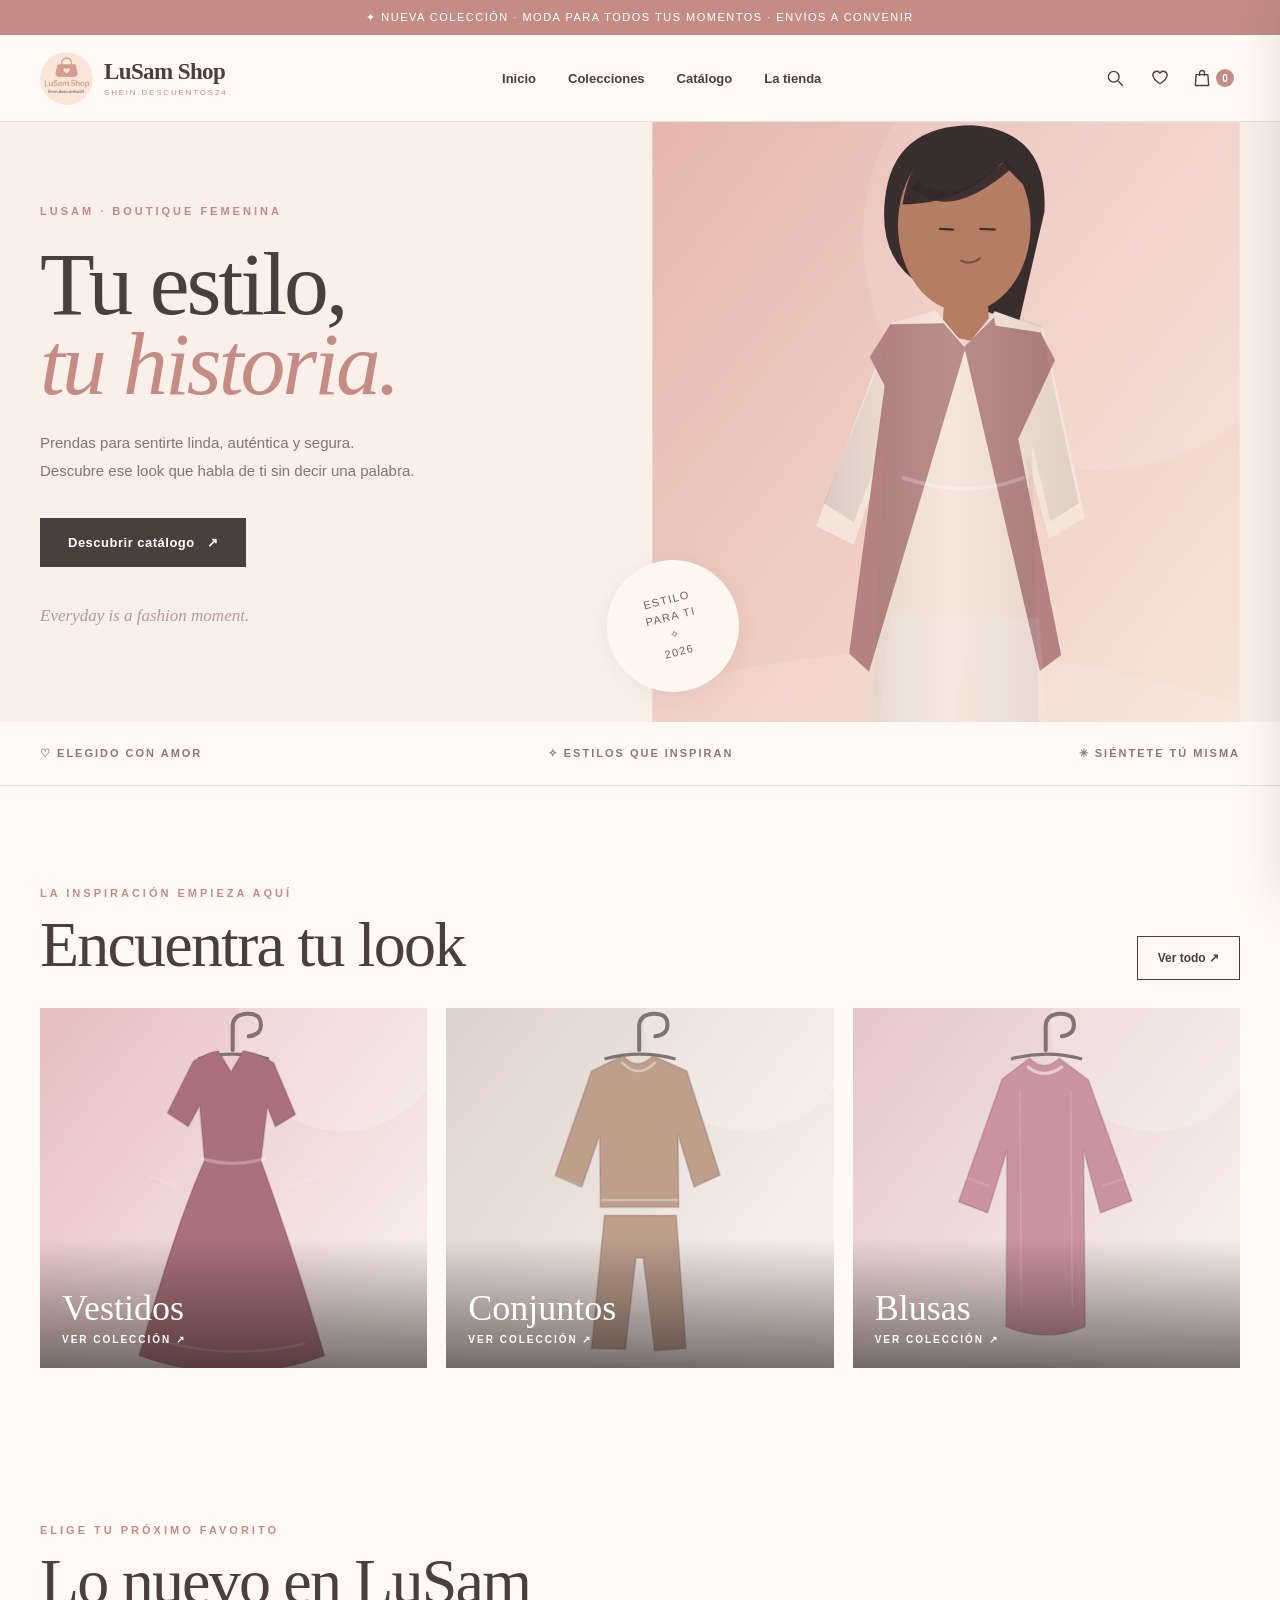
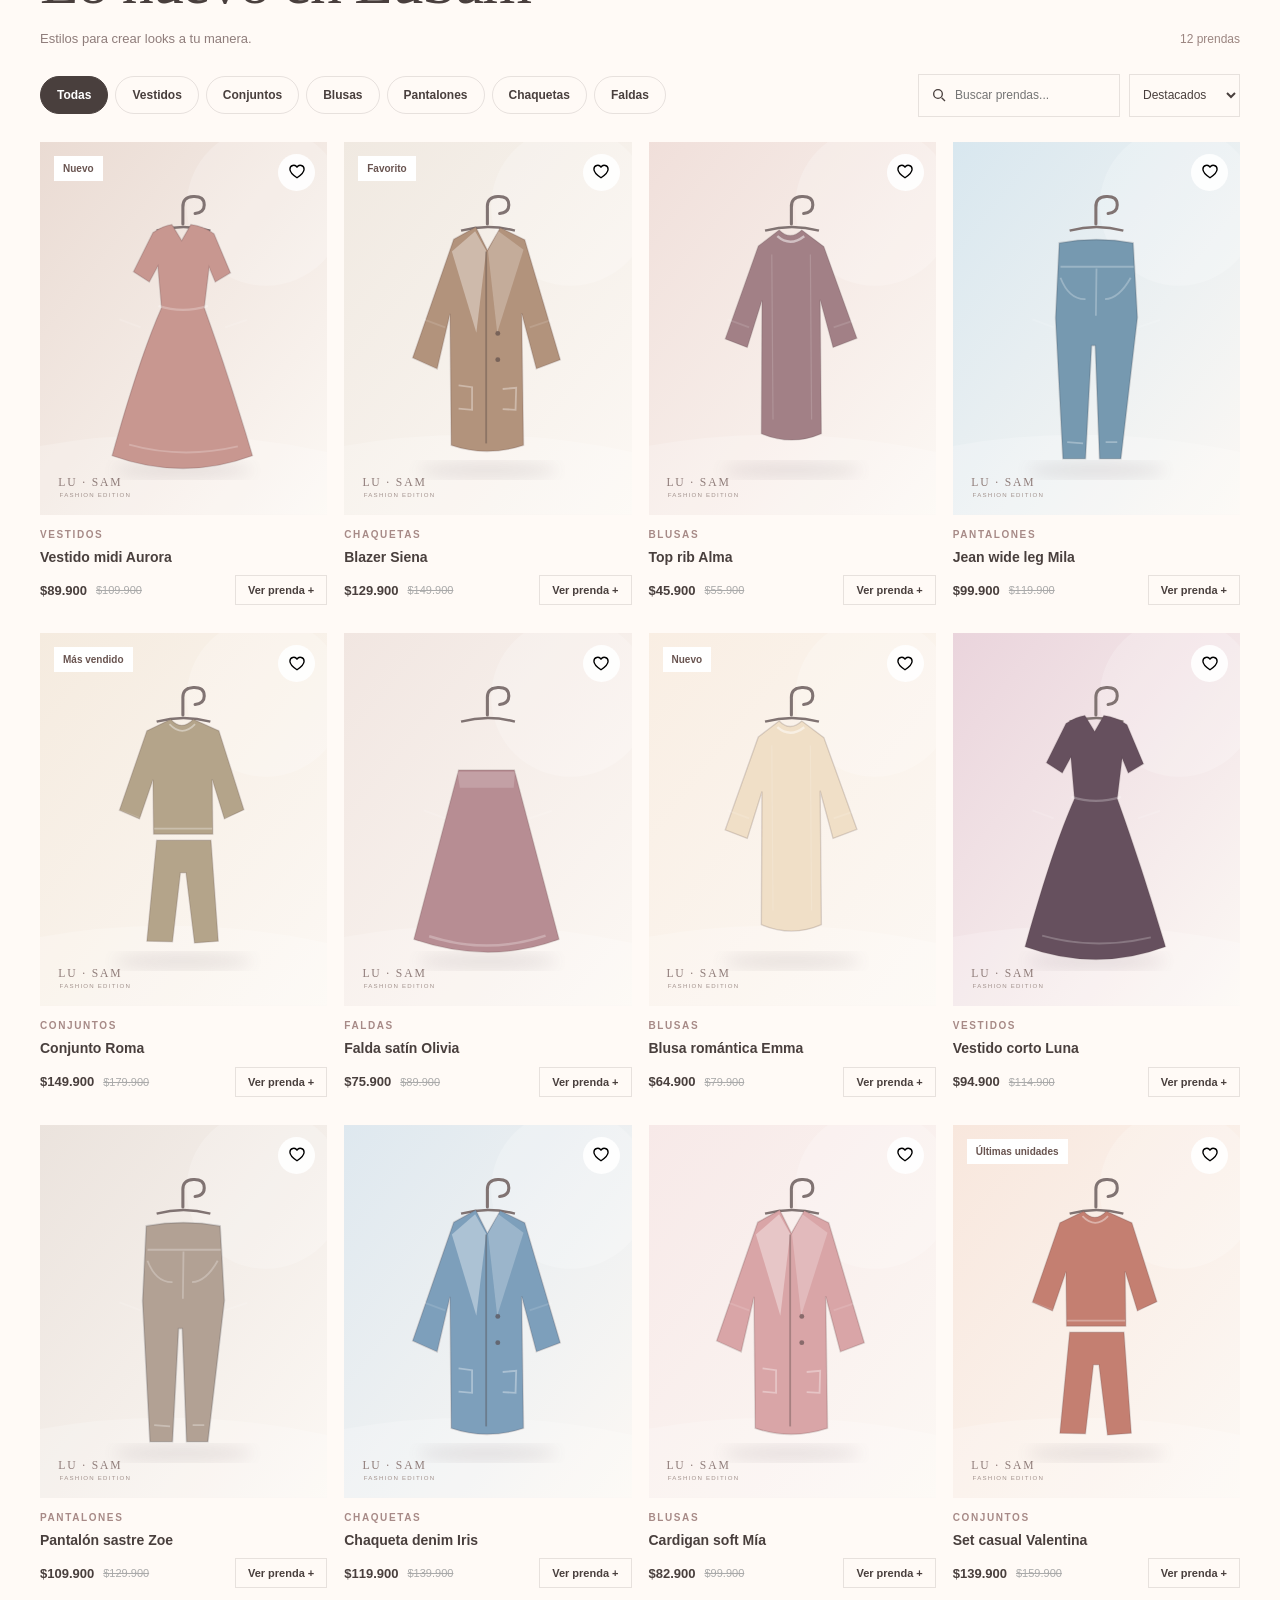
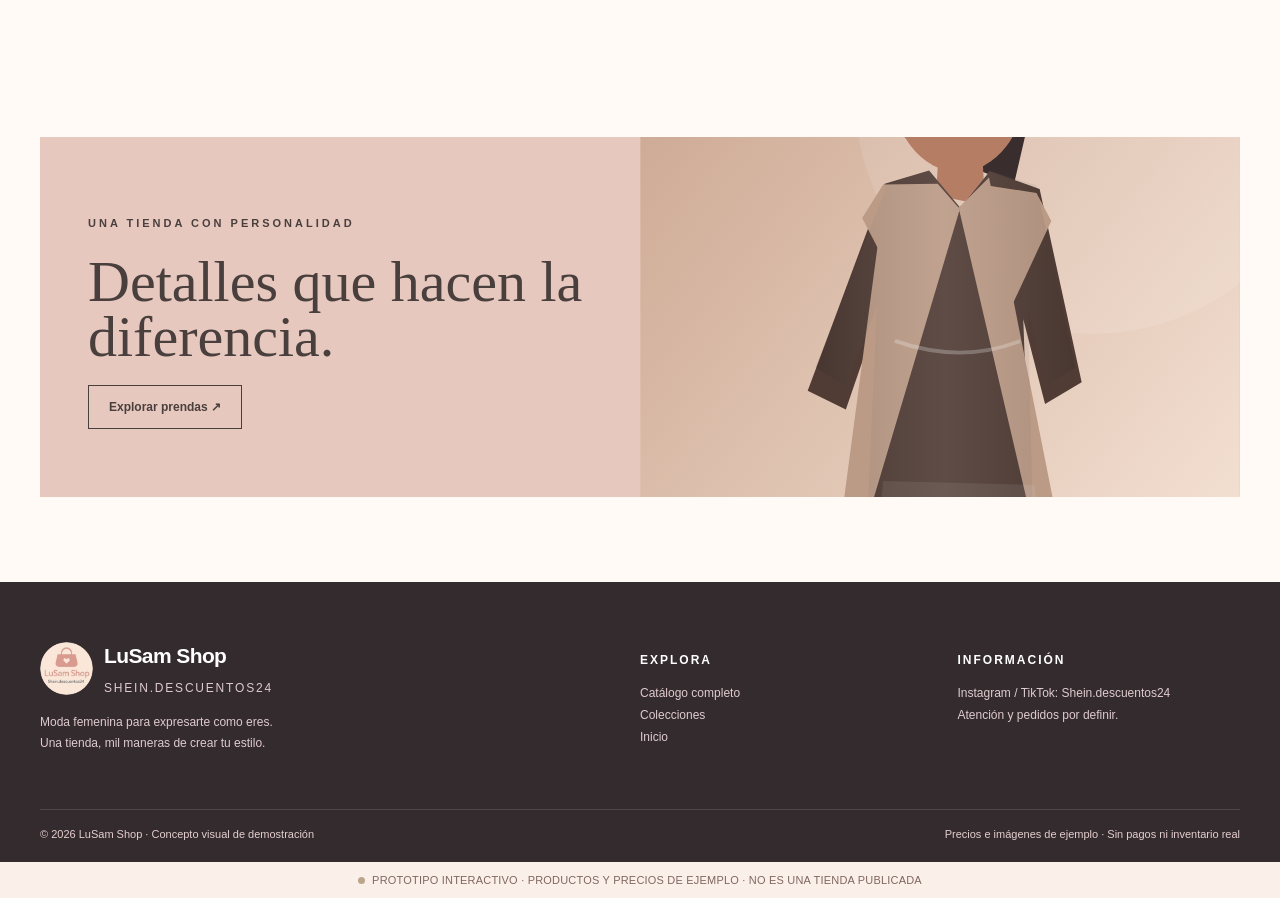
==== index.html @ 937f8222 "Agregar diseño aprobado Editorial Rosé de LuSam Shop" ====
<!doctype html><html lang="es"><head><meta charset="UTF-8"><meta name="viewport" content="width=device-width,initial-scale=1"><meta name="theme-color" content="#cd958b"><meta name="description" content="Prototipo Editorial Rosé para LuSam Shop. Catálogo interactivo de moda femenina."><title>LuSam Shop | Editorial Rosé — Prototipo</title><style>
/* Offline-friendly: system fallbacks available without external fonts. */
:root{--rose:#cd958b;--peach:#f9e7db;--ink:#493c3c;--paper:#fffaf6;--border:rgba(75,54,55,.13)}*{box-sizing:border-box}html{scroll-behavior:smooth}body{margin:0;color:var(--ink);font-family:'DM Sans',Arial,sans-serif}button,input,select{font:inherit}button{cursor:pointer}button:focus-visible,a:focus-visible,input:focus-visible,select:focus-visible{outline:3px solid #b7798e;outline-offset:3px}a{text-decoration:none;color:inherit}img{display:block;max-width:100%}.container{width:min(1200px,calc(100% - 64px));margin-inline:auto}.mini-bar{text-align:center;font-size:11px;letter-spacing:1.5px;padding:11px 15px;background:var(--rose);color:white}.nav{position:sticky;top:0;z-index:50;background:var(--paper);border-bottom:1px solid var(--border)}.nav-inner{display:flex;align-items:center;justify-content:space-between;gap:18px;min-height:86px}.brand{display:flex;align-items:center;gap:11px;flex-shrink:0}.brand img{height:53px;width:53px;object-fit:cover;border-radius:50%}.brand strong{display:block;font-size:21px;letter-spacing:-.6px}.brand small{display:block;letter-spacing:1.8px;font-size:8px;text-transform:uppercase;color:var(--rose);margin-top:3px}.nav-links{display:flex;align-items:center;gap:32px}.nav-links a{font-size:13px;font-weight:700}.nav-links a:hover{color:var(--rose)}.nav-actions{display:flex;gap:6px;align-items:center}.icon-btn{display:inline-flex;align-items:center;justify-content:center;gap:4px;min-width:39px;height:40px;border:0;background:transparent;border-radius:30px;color:inherit}.icon-btn:hover{background:rgba(150,111,111,.08)}.icon-btn svg,.heart svg{width:20px;height:20px;stroke:currentColor;stroke-width:1.65;fill:none;stroke-linecap:round;stroke-linejoin:round}.count{min-width:18px;height:18px;border-radius:50%;display:inline-grid;place-items:center;background:var(--rose);color:white;font-size:10px;font-weight:800}.section-title{font-weight:500;line-height:1.09;letter-spacing:-1.8px;margin:0}.eyebrow{text-transform:uppercase;letter-spacing:3px;font-size:11px;font-weight:800}.section-head{display:flex;align-items:end;justify-content:space-between;gap:20px;margin-bottom:28px}.muted{color:#8f7d7b}.btn-primary{display:inline-flex;align-items:center;justify-content:center;gap:12px;background:var(--ink);color:white;border:1px solid var(--ink);padding:16px 27px;font-size:13px;font-weight:800;transition:transform .2s,background .2s}.btn-primary:hover{transform:translateY(-2px);background:#6a5153}.btn-outline{display:inline-flex;align-items:center;justify-content:center;gap:9px;padding:14px 20px;background:transparent;border:1px solid currentColor;font-size:12px;font-weight:700}.btn-outline:hover{background:rgba(50,30,30,.05)}.catalog{padding:75px 0 105px;scroll-margin-top:95px}.controls{display:flex;justify-content:space-between;align-items:center;gap:14px;flex-wrap:wrap;margin:25px 0}.filter-list{display:flex;gap:7px;flex-wrap:wrap}.filter-pill{border:1px solid var(--border);background:transparent;color:inherit;padding:11px 16px;border-radius:50px;font-size:12px;font-weight:700;transition:.2s}.filter-pill.active,.filter-pill:hover{background:var(--ink);color:#fff;border-color:var(--ink)}.utility{display:flex;align-items:center;gap:9px}.search-box{display:flex;align-items:center;gap:6px;border:1px solid var(--border);padding:0 12px;min-width:200px;height:43px}.search-box svg{width:16px;height:16px;fill:none;stroke:currentColor;stroke-width:2}.search-box input{background:transparent;border:0;outline:0;max-width:158px;font-size:12px;color:inherit}.utility select{height:43px;border:1px solid var(--border);background:transparent;color:inherit;padding:0 9px;font-size:12px;max-width:145px}.product-grid{display:grid;grid-template-columns:repeat(4,minmax(0,1fr));gap:24px 17px}.product-card{min-width:0}.product-art{position:relative;overflow:hidden;aspect-ratio:.77;background:#f4e4de}.product-art img{width:100%;height:100%;object-fit:cover;transition:transform .6s}.product-card:hover .product-art img{transform:scale(1.035)}.tag{position:absolute;top:14px;left:14px;font-size:10px;font-weight:800;padding:7px 9px;background:#fff;color:#695450;z-index:1}.heart{position:absolute;top:12px;right:12px;width:37px;height:37px;background:rgba(255,255,255,.91);border:0;border-radius:50%;display:grid;place-items:center;z-index:3}.heart.active{color:#b96373}.heart.active svg{fill:#b96373}.quick{position:absolute;bottom:12px;left:12px;right:12px;padding:12px;font-weight:800;font-size:12px;letter-spacing:.1px;text-align:center;border:0;background:rgba(255,255,255,.95);color:var(--ink);opacity:0;transform:translateY(8px);transition:.25s}.product-card:hover .quick,.quick:focus-visible{opacity:1;transform:none}.product-meta{padding:14px 0 4px}.product-category{text-transform:uppercase;letter-spacing:1.6px;font-size:10px;font-weight:700;color:#a78a87}.product-name{font-size:14px;line-height:1.4;font-weight:800;margin:8px 0}.price-line{display:flex;gap:9px;align-items:center;font-size:13px;font-weight:800}.old-price{text-decoration:line-through;color:#aaa;font-size:11px;font-weight:400}.card-bottom{display:flex;align-items:center;justify-content:space-between;gap:10px}.small-add{border:1px solid var(--border);padding:8px 12px;background:transparent;font-size:11px;font-weight:800;color:inherit}.small-add:hover{background:var(--ink);color:#fff}.empty{text-align:center;padding:60px 20px;border:1px dashed var(--border);grid-column:1/-1}.results{font-size:12px;color:#9b8580}.look-section{padding:80px 0}.footer{background:#342b2e;color:#fff;padding:55px 0 22px}.footer-main{display:grid;grid-template-columns:2fr 1fr 1fr;gap:35px;align-items:start}.footer .brand{color:#fff}.footer p,.footer a,.footer small{color:#dfcbd0;font-size:12px;line-height:1.8}.footer h4{font-size:12px;letter-spacing:2px;text-transform:uppercase}.footer-bottom{border-top:1px solid #ffffff22;margin-top:42px;padding-top:18px;font-size:11px;color:#e5cfd0;display:flex;justify-content:space-between;gap:20px}.modal-shade,.drawer-shade{position:fixed;inset:0;background:rgba(34,25,30,.45);z-index:100;display:none}.modal-shade.open,.drawer-shade.open{display:block}.drawer{position:fixed;z-index:110;right:0;top:0;width:min(445px,100%);height:100dvh;background:#fffaf6;color:#4d3d40;transform:translateX(105%);transition:transform .35s;display:flex;flex-direction:column;box-shadow:-18px 0 50px #25191a25}.drawer.open{transform:none}.drawer-h{display:flex;align-items:center;justify-content:space-between;padding:23px 25px;border-bottom:1px solid #eedfdc}.drawer-h h3{font-size:22px;margin:0}.cart-items{flex:1;overflow:auto;padding:20px 25px}.cart-item{display:flex;gap:14px;margin:0 0 22px}.cart-item img{width:80px;height:108px;object-fit:cover;background:#f2e3df}.cart-item strong{font-size:13px}.cart-item p{font-size:12px;margin:6px 0;color:#927c7d}.cart-item button{background:none;border:0;padding:4px;color:inherit}.qty{display:inline-flex;gap:13px;align-items:center;border:1px solid #e9d4d0;padding:2px 7px}.drawer-foot{padding:22px 25px;border-top:1px solid #eedfdc}.drawer-foot .btn-primary{width:100%;border-radius:0}.drawer-total{display:flex;justify-content:space-between;margin-bottom:19px;font-size:17px}.demo-note{font-size:11px;color:#9b8688;line-height:1.5}.quick-modal{position:fixed;z-index:111;left:50%;top:50%;transform:translate(-50%,-50%) scale(.96);background:#fffaf6;width:min(785px,calc(100% - 30px));max-height:90dvh;overflow:auto;display:none;box-shadow:0 20px 90px #24171b40}.quick-modal.open{display:grid;grid-template-columns:45% 55%;transform:translate(-50%,-50%) scale(1)}.modal-pic{width:100%;height:100%;min-height:430px;object-fit:cover;background:#f1e2da}.modal-details{padding:46px 35px 35px}.modal-details h2{font-size:29px;line-height:1.1;margin:12px 0}.modal-details p{font-size:13px;line-height:1.8;color:#8d7678}.size-row{display:flex;flex-wrap:wrap;gap:9px;margin:15px 0 28px}.size-btn{width:45px;height:43px;border:1px solid #e2cfcc;background:#fff;color:#554345;font-weight:700}.size-btn.selected{background:#574348;color:#fff}.modal-close{position:absolute;right:11px;top:10px;width:36px;height:36px;border:0;background:#fff9;z-index:4;border-radius:50%;font-size:24px}.toast{position:fixed;bottom:24px;left:50%;transform:translate(-50%,40px);padding:13px 21px;background:#3e3334;color:#fff;box-shadow:0 10px 36px #0003;opacity:0;pointer-events:none;transition:.25s;z-index:200;border-radius:5px;font-size:12px;text-align:center}.toast.show{opacity:1;transform:translate(-50%,0)}.demo-ribbon{font-size:11px;letter-spacing:.2px;padding:12px;text-align:center;background:#fbefea;color:#806760}.pill-dot{display:inline-block;width:7px;height:7px;background:#b9a68b;border-radius:50%;margin-right:7px}.mobile-bottom{display:none}@media(max-width:1000px){.nav-links{gap:13px}.product-grid{grid-template-columns:repeat(3,1fr)}.container{width:min(1100px,calc(100% - 36px))}}@media(max-width:700px){.nav-inner{min-height:69px}.brand img{width:42px;height:42px}.brand strong{font-size:18px}.nav-links{display:none}.container{width:calc(100% - 30px)}.mini-bar{font-size:9px}.product-grid{grid-template-columns:repeat(2,minmax(0,1fr));gap:18px 11px}.quick{position:static;opacity:1;transform:none;padding:10px;font-size:11px;margin:0 8px 8px;display:block;width:calc(100% - 16px)}.product-name{font-size:12px}.price-line{font-size:12px;flex-wrap:wrap}.old-price{font-size:10px}.product-category{font-size:9px}.tag{font-size:9px;padding:5px 6px;top:8px;left:8px}.heart{top:7px;right:7px;width:31px;height:31px}.heart svg{width:16px;height:16px}.catalog{padding:55px 0 70px}.section-head{margin-bottom:20px}.controls{align-items:stretch}.utility{width:100%}.search-box{flex:1;min-width:0}.search-box input{max-width:100%;width:100%}.utility select{max-width:132px}.footer-main{grid-template-columns:1fr 1fr}.footer-main>div:first-child{grid-column:1/-1}.quick-modal.open{grid-template-columns:1fr;max-width:420px}.modal-pic{height:225px;min-height:0;object-position:center 38%}.modal-details{padding:23px}.modal-details h2{font-size:24px}.footer-bottom{flex-direction:column}.eyebrow{letter-spacing:2px}.card-bottom{align-items:start;flex-direction:column}.small-add{width:100%;text-align:center}}


body.theme-1{--paper:#fffaf6;--ink:#493f3d;--rose:#c58c86;background:var(--paper)}.theme-1 .nav .brand strong{font-family:'Playfair Display',Georgia,serif;font-size:23px;font-weight:600}.theme-1 .hero{background:#faefe9;overflow:hidden}.theme-1 .hero-wrap{min-height:600px;display:grid;grid-template-columns:51% 49%;align-items:center;position:relative}.theme-1 .hero-copy{padding:55px 5% 55px 0;position:relative;z-index:2}.theme-1 .hero h1{font-family:'Cormorant Garamond',Georgia,serif;font-size:clamp(63px,7vw,105px);font-weight:500;line-height:.89;letter-spacing:-3px;margin:25px 0}.theme-1 .hero h1 em{color:var(--rose);font-weight:500}.theme-1 .hero p.lead{max-width:380px;font-size:15px;line-height:1.9;color:#867471;margin-bottom:32px}.theme-1 .hero-media{height:600px;position:relative}.theme-1 .hero-media img{height:100%;width:100%;object-fit:cover;object-position:center 28%}.theme-1 .media-stamp{position:absolute;bottom:30px;left:-45px;width:132px;height:132px;border-radius:50%;background:#fff8f1;color:#7c5a54;display:grid;place-items:center;text-align:center;font-size:11px;line-height:1.6;letter-spacing:1.4px;transform:rotate(-14deg);box-shadow:0 5px 25px #50292910}.theme-1 .micro{border-bottom:1px solid #eadad0;padding:25px 0}.theme-1 .micro-in{display:flex;justify-content:space-between;gap:20px;font-size:11px;letter-spacing:2px;color:#8f7774;font-weight:700}.theme-1 .collections{padding:90px 0 70px}.theme-1 .section-title{font-family:'Cormorant Garamond',Georgia,serif;font-size:clamp(47px,5vw,66px);font-weight:500}.theme-1 .collection-grid{display:grid;grid-template-columns:repeat(3,1fr);gap:19px}.theme-1 .collection-tile{position:relative;height:360px;overflow:hidden;background:#efd7c8}.theme-1 .collection-tile:nth-child(2){background:#d8c7bf}.theme-1 .collection-tile:nth-child(3){background:#e6d1d2}.theme-1 .collection-tile img{height:100%;width:100%;object-fit:cover;transition:.5s}.theme-1 .collection-tile:hover img{transform:scale(1.06)}.theme-1 .collection-caption{position:absolute;left:0;right:0;bottom:0;padding:49px 22px 23px;color:#fff;background:linear-gradient(transparent,#251c1d9c);font-family:'Cormorant Garamond',Georgia,serif;font-size:36px}.theme-1 .collection-caption small{display:block;font-family:'DM Sans',Arial,sans-serif;letter-spacing:2px;font-size:10px;font-weight:700;margin-top:5px}.theme-1 .editorial{display:grid;grid-template-columns:1fr 1fr;min-height:340px;background:#e7c8bf;margin:40px auto 85px}.theme-1 .editorial-copy{padding:55px 8%;display:flex;align-items:start;flex-direction:column;justify-content:center}.theme-1 .editorial-copy h2{font:500 58px/.96 'Cormorant Garamond',Georgia,serif;margin:14px 0 20px}.theme-1 .editorial img{width:100%;height:360px;object-fit:cover}.theme-1 .btn-primary{font-weight:700;letter-spacing:.5px}
@media(max-width:700px){.theme-1 .hero-wrap{grid-template-columns:1fr}.theme-1 .hero-copy{padding:65px 0 38px}.theme-1 .hero h1{font-size:67px;line-height:.88}.theme-1 .hero-media{height:385px;margin:0 -15px}.theme-1 .media-stamp{left:16px;bottom:20px;width:100px;height:100px;font-size:9px}.theme-1 .micro-in{font-size:9px;flex-wrap:wrap;justify-content:center}.theme-1 .collections{padding:60px 0}.theme-1 .collection-grid{grid-template-columns:repeat(3,minmax(0,1fr));gap:8px}.theme-1 .collection-tile{height:190px}.theme-1 .collection-caption{font-size:22px;padding:30px 7px 13px}.theme-1 .collection-caption small{font-size:8px}.theme-1 .editorial{grid-template-columns:1fr}.theme-1 .editorial-copy{padding:39px 25px}.theme-1 .editorial-copy h2{font-size:43px}.theme-1 .editorial img{height:245px}}
</style></head><body class="theme-1"><div class="mini-bar">✦ NUEVA COLECCIÓN · MODA PARA TODOS TUS MOMENTOS · ENVÍOS A CONVENIR</div><header class="nav"><div class="container nav-inner"><a class="brand" href="#inicio" aria-label="LuSam Shop - inicio"><img src="[data-uri]" alt="Logo original LuSam Shop"><span><strong>LuSam Shop</strong><small>Shein.descuentos24</small></span></a><nav class="nav-links" aria-label="Navegación principal"><a href="#inicio">Inicio</a><a href="#colecciones">Colecciones</a><a href="#catalogo">Catálogo</a><a href="#nosotras">La tienda</a></nav><div class="nav-actions"><button class="icon-btn" data-focus-search title="Buscar prendas" aria-label="Buscar prendas"><svg viewBox="0 0 24 24"><circle cx="10.5" cy="10.5" r="6.5"/><path d="m16 16 5 5"/></svg></button><button class="icon-btn" data-open-favs title="Ver favoritos" aria-label="Ver favoritos"><svg viewBox="0 0 24 24"><path d="M20.5 8.6c0 4.5-8.5 10.3-8.5 10.3S3.5 13.1 3.5 8.6a4.6 4.6 0 0 1 8.5-2.4 4.6 4.6 0 0 1 8.5 2.4Z"/></svg></button><button class="icon-btn" data-open-cart title="Abrir carrito" aria-label="Abrir carrito"><svg viewBox="0 0 24 24"><path d="M5 8h14l1 13H4L5 8Z"/><path d="M9 9V6a3 3 0 0 1 6 0v3"/></svg><span class="count cart-count">0</span></button></div></div></header><main><section id="inicio" class="hero"><div class="container hero-wrap"><div class="hero-copy"><span class="eyebrow" style="color:#c18a83">LUSAM · BOUTIQUE FEMENINA</span><h1>Tu estilo,<br><em>tu historia.</em></h1><p class="lead">Prendas para sentirte linda, auténtica y segura. Descubre ese look que habla de ti sin decir una palabra.</p><a class="btn-primary" href="#catalogo">Descubrir catálogo <span>↗</span></a><p style="font:italic 17px Georgia;color:#b59a96;margin-top:39px">Everyday is a fashion moment.</p></div><div class="hero-media"><img src="data:image/svg+xml;charset=UTF-8,%3Csvg%20xmlns%3D%22http%3A%2F%2Fwww.w3.org%2F2000%2Fsvg%22%20viewBox%3D%220%200%20770%20980%22%3E%3Cdefs%3E%3ClinearGradient%20id%3D%22g%22%20x1%3D%220%22%20x2%3D%221%22%20y1%3D%220%22%20y2%3D%221%22%3E%3Cstop%20stop-color%3D%22%23e5b5ad%22%2F%3E%3Cstop%20offset%3D%221%22%20stop-color%3D%22%23f9e8db%22%2F%3E%3C%2FlinearGradient%3E%3ClinearGradient%20id%3D%22s%22%20x1%3D%220%22%20x2%3D%221%22%3E%3Cstop%20stop-color%3D%22%23000%22%20stop-opacity%3D%22.11%22%2F%3E%3Cstop%20offset%3D%22.5%22%20stop-color%3D%22%23fff%22%20stop-opacity%3D%22.08%22%2F%3E%3Cstop%20offset%3D%221%22%20stop-color%3D%22%23000%22%20stop-opacity%3D%22.09%22%2F%3E%3C%2FlinearGradient%3E%3C%2Fdefs%3E%3Crect%20width%3D%22770%22%20height%3D%22980%22%20fill%3D%22url%28%23g%29%22%2F%3E%3Cellipse%20cx%3D%22450%22%20cy%3D%22990%22%20rx%3D%22400%22%20ry%3D%2280%22%20fill%3D%22%2387685e%22%20opacity%3D%22.2%22%2F%3E%3Ccircle%20cx%3D%22581%22%20cy%3D%22206%22%20r%3D%22305%22%20fill%3D%22%23fff%22%20opacity%3D%22.1%22%2F%3E%3Cpath%20d%3D%22M0%20800%20Q380%20688%20770%20820%20L770%20980%20L0%20980Z%22%20fill%3D%22%23fff%22%20opacity%3D%22.1%22%2F%3E%3Cpath%20d%3D%22M354%20268%20Q296%20235%20305%20155%20Q315%2058%20420%2058%20Q520%2066%20514%20172%20L480%20319Z%22%20fill%3D%22%23392d2e%22%2F%3E%3Cellipse%20cx%3D%22409%22%20cy%3D%22189%22%20rx%3D%2287%22%20ry%3D%22114%22%20fill%3D%22%23b67d65%22%2F%3E%3Cpath%20d%3D%22M328%20162%20Q345%2055%20446%2066%20Q506%2075%20511%20155%20Q487%20140%20459%20107%20Q408%20161%20328%20162Z%22%20fill%3D%22%23392d2e%22%2F%3E%3Cpath%20d%3D%22M383%20279%20L380%20333%20L443%20346%20L439%20274%22%20fill%3D%22%23b67d65%22%2F%3E%3Cpath%20d%3D%22M314%20318%20L371%20301%20L411%20349%20L449%20302%20L513%20325%20L567%20573%20L520%20601%20L492%20492%20L509%20960%20L282%20960%20L304%20492%20L264%20608%20L215%20584Z%22%20fill%3D%22%23f5e4d9%22%2F%3E%3Cpath%20d%3D%22M312%20319%20L382%20318%20L409%20349%20L362%20510%20L285%20362Z%20M444%20320%20L509%20330%20L528%20366%20L461%20510%20L409%20349Z%22%20fill%3D%22%23b58282%22%2F%3E%3Cpath%20d%3D%22M315%20321%20L411%20349%20L284%20775%20L258%20751Z%20M448%20310%20L409%20349%20L508%20774%20L536%20753Z%22%20fill%3D%22%23b58282%22%2F%3E%3Cpath%20d%3D%22M327%20520%20Q413%20550%20488%20520%22%20stroke%3D%22%23fff%22%20stroke-width%3D%225%22%20opacity%3D%22.25%22%20fill%3D%22none%22%2F%3E%3Cpath%20d%3D%22M318%20318%20L371%20300%20L410%20349%20L448%20301%20L509%20320%20L559%20554%20L522%20578%20L498%20477%20L509%20961%20L282%20961%20L304%20475%20L264%20579%20L225%20554Z%22%20fill%3D%22url%28%23s%29%22%2F%3E%3Cpath%20d%3D%22M345%20135%20Q388%20179%20469%20108%22%20fill%3D%22none%22%20stroke%3D%22%2332292b%22%20stroke-width%3D%2213%22%20opacity%3D%22.9%22%2F%3E%3Cpath%20d%3D%22M377%20194%20L394%20195%20M430%20194%20L449%20195%22%20stroke%3D%22%233c302f%22%20stroke-width%3D%223%22%20stroke-linecap%3D%22round%22%2F%3E%3Cpath%20d%3D%22M405%20236%20Q416%20242%20429%20233%22%20fill%3D%22none%22%20stroke%3D%22%237b4c48%22%20stroke-width%3D%223%22%20stroke-linecap%3D%22round%22%2F%3E%3Cpath%20d%3D%22M312%20700%20L285%20959%20L369%20959%20L414%20745%20L450%20960%20L527%20959%20L507%20705%22%20fill%3D%22%23fff%22%20opacity%3D%22.08%22%2F%3E%3Ctext%20x%3D%2248%22%20y%3D%22887%22%20font-family%3D%22Georgia%22%20font-size%3D%2220%22%20fill%3D%22%23fff%22%20letter-spacing%3D%229%22%20opacity%3D%22.82%22%3ELUSAM%20%2F%2026%3C%2Ftext%3E%3Ctext%20x%3D%2248%22%20y%3D%22921%22%20font-family%3D%22Arial%22%20font-size%3D%2212%22%20fill%3D%22%23fff%22%20letter-spacing%3D%224%22%20opacity%3D%22.8%22%3ESTYLE%20WITH%20PERSONALITY%3C%2Ftext%3E%3C%2Fsvg%3E" alt="Ilustración editorial de moda femenina" id="hero-image"/><div class="media-stamp">ESTILO<br>PARA TI<br>✧<br>2026</div></div></div></section><div class="micro"><div class="container micro-in"><span>♡ ELEGIDO CON AMOR</span><span>✧ ESTILOS QUE INSPIRAN</span><span>✳ SIÉNTETE TÚ MISMA</span></div></div><section id="colecciones" class="collections"><div class="container"><div class="section-head"><div><p class="eyebrow" style="color:var(--rose)">LA INSPIRACIÓN EMPIEZA AQUÍ</p><h2 class="section-title">Encuentra tu look</h2></div><a class="btn-outline" href="#catalogo">Ver todo ↗</a></div><div class="collection-grid"><a href="#catalogo" class="collection-tile" data-category-link="Vestidos"><img src="data:image/svg+xml;charset=UTF-8,%3Csvg%20xmlns%3D%22http%3A%2F%2Fwww.w3.org%2F2000%2Fsvg%22%20viewBox%3D%220%200%20480%20610%22%3E%3Cdefs%3E%3ClinearGradient%20id%3D%22b%22%20x1%3D%220%22%20x2%3D%221%22%20y1%3D%220%22%20y2%3D%221%22%3E%3Cstop%20stop-color%3D%22%23e4baba%22%2F%3E%3Cstop%20offset%3D%221%22%20stop-color%3D%22%23fcf8f4%22%2F%3E%3C%2FlinearGradient%3E%3Cfilter%20id%3D%22s%22%3E%3CfeGaussianBlur%20stdDeviation%3D%2212%22%2F%3E%3C%2Ffilter%3E%3ClinearGradient%20id%3D%22fab%22%20x1%3D%220%22%20x2%3D%221%22%3E%3Cstop%20stop-color%3D%22%23fff%22%20stop-opacity%3D%22.14%22%2F%3E%3Cstop%20offset%3D%22.48%22%20stop-color%3D%22%23fff%22%20stop-opacity%3D%220%22%2F%3E%3Cstop%20offset%3D%221%22%20stop-color%3D%22%23000%22%20stop-opacity%3D%22.10%22%2F%3E%3C%2FlinearGradient%3E%3C%2Fdefs%3E%3Crect%20width%3D%22480%22%20height%3D%22610%22%20fill%3D%22url%28%23b%29%22%2F%3E%3Ccircle%20cx%3D%22375%22%20cy%3D%22105%22%20r%3D%22130%22%20fill%3D%22%23fff%22%20opacity%3D%22.19%22%2F%3E%3Cpath%20d%3D%22M0%20498%20Q235%20455%20480%20508%20L480%20610%20L0%20610Z%22%20fill%3D%22%23ffffff%22%20opacity%3D%22.19%22%2F%3E%3Cellipse%20cx%3D%22239%22%20cy%3D%22537%22%20rx%3D%22114%22%20ry%3D%2213%22%20fill%3D%22%2364515a%22%20opacity%3D%22.13%22%20filter%3D%22url%28%23s%29%22%2F%3E%3Cpath%20d%3D%22M239%20134%20L239%20107%20M239%20107%20Q238%2090%20256%2089%20Q274%2088%20274%20103%20Q274%20115%20259%20117%22%20fill%3D%22none%22%20stroke%3D%22%23807372%22%20stroke-width%3D%225%22%20stroke-linecap%3D%22round%22%2F%3E%3Cpath%20d%3D%22M196%20145%20Q240%20133%20284%20145%22%20fill%3D%22none%22%20stroke%3D%22%23807372%22%20stroke-width%3D%224%22%2F%3E%3Cpath%20d%3D%22M190%20148%20Q207%20137%20221%20135%20L237%20161%20L252%20135%20Q274%20138%20290%20150%20L317%20214%20L292%20229%20L282%20205%20L274%20271%20C294%20326%20322%20408%20353%20513%20Q240%20555%20123%20513%20C155%20399%20180%20325%20204%20271%20L198%20203%20L184%20229%20L158%20212Z%22%20fill%3D%22%23aa717b%22%20stroke%3D%22%23514144%22%20stroke-opacity%3D%22.18%22%20stroke-width%3D%222.4%22%2F%3E%3Cpath%20d%3D%22M199%20268%20Q239%20281%20280%20268%22%20stroke%3D%22%23fff%22%20stroke-opacity%3D%22.25%22%20stroke-width%3D%224%22%20fill%3D%22none%22%2F%3E%3Cpath%20d%3D%22M151%20495%20Q237%20519%20329%20498%22%20stroke%3D%22%23fff%22%20stroke-opacity%3D%22.22%22%20stroke-width%3D%223%22%20fill%3D%22none%22%2F%3E%3Cpath%20d%3D%22M135%20290%20L170%20303%20M308%20303%20L344%20291%22%20fill%3D%22none%22%20stroke%3D%22%23fff%22%20opacity%3D%22.12%22%20stroke-width%3D%223%22%2F%3E%3Ctext%20x%3D%2235%22%20y%3D%22562%22%20font-family%3D%22Georgia%2Cserif%22%20font-size%3D%2219%22%20fill%3D%22%238f7c79%22%20letter-spacing%3D%223%22%3ELU%20%C2%B7%20SAM%3C%2Ftext%3E%3Ctext%20x%3D%2237%22%20y%3D%22581%22%20font-family%3D%22Arial%2Csans-serif%22%20font-size%3D%2210%22%20fill%3D%22%23a2928d%22%20letter-spacing%3D%222%22%3EFASHION%20EDITION%3C%2Ftext%3E%3C%2Fsvg%3E" alt="Vestidos"><div class="collection-caption">Vestidos<small>VER COLECCIÓN ↗</small></div></a><a href="#catalogo" class="collection-tile" data-category-link="Conjuntos"><img src="data:image/svg+xml;charset=UTF-8,%3Csvg%20xmlns%3D%22http%3A%2F%2Fwww.w3.org%2F2000%2Fsvg%22%20viewBox%3D%220%200%20480%20610%22%3E%3Cdefs%3E%3ClinearGradient%20id%3D%22b%22%20x1%3D%220%22%20x2%3D%221%22%20y1%3D%220%22%20y2%3D%221%22%3E%3Cstop%20stop-color%3D%22%23ddcfc8%22%2F%3E%3Cstop%20offset%3D%221%22%20stop-color%3D%22%23fcf8f4%22%2F%3E%3C%2FlinearGradient%3E%3Cfilter%20id%3D%22s%22%3E%3CfeGaussianBlur%20stdDeviation%3D%2212%22%2F%3E%3C%2Ffilter%3E%3ClinearGradient%20id%3D%22fab%22%20x1%3D%220%22%20x2%3D%221%22%3E%3Cstop%20stop-color%3D%22%23fff%22%20stop-opacity%3D%22.14%22%2F%3E%3Cstop%20offset%3D%22.48%22%20stop-color%3D%22%23fff%22%20stop-opacity%3D%220%22%2F%3E%3Cstop%20offset%3D%221%22%20stop-color%3D%22%23000%22%20stop-opacity%3D%22.10%22%2F%3E%3C%2FlinearGradient%3E%3C%2Fdefs%3E%3Crect%20width%3D%22480%22%20height%3D%22610%22%20fill%3D%22url%28%23b%29%22%2F%3E%3Ccircle%20cx%3D%22375%22%20cy%3D%22105%22%20r%3D%22130%22%20fill%3D%22%23fff%22%20opacity%3D%22.19%22%2F%3E%3Cpath%20d%3D%22M0%20498%20Q235%20455%20480%20508%20L480%20610%20L0%20610Z%22%20fill%3D%22%23ffffff%22%20opacity%3D%22.19%22%2F%3E%3Cellipse%20cx%3D%22239%22%20cy%3D%22537%22%20rx%3D%22114%22%20ry%3D%2213%22%20fill%3D%22%2364515a%22%20opacity%3D%22.13%22%20filter%3D%22url%28%23s%29%22%2F%3E%3Cpath%20d%3D%22M239%20134%20L239%20107%20M239%20107%20Q238%2090%20256%2089%20Q274%2088%20274%20103%20Q274%20115%20259%20117%22%20fill%3D%22none%22%20stroke%3D%22%23807372%22%20stroke-width%3D%225%22%20stroke-linecap%3D%22round%22%2F%3E%3Cpath%20d%3D%22M196%20145%20Q240%20133%20284%20145%22%20fill%3D%22none%22%20stroke%3D%22%23807372%22%20stroke-width%3D%224%22%2F%3E%3Cpath%20d%3D%22M180%20160%20L219%20141%20Q237%20161%20256%20141%20L298%20160%20L339%20289%20L307%20304%20L287%20239%20L288%20329%20L191%20329%20L190%20240%20L168%20304%20L135%20290Z%22%20fill%3D%22%23bd9f8c%22%20stroke%3D%22%23514144%22%20stroke-opacity%3D%22.18%22%20stroke-width%3D%222.3%22%2F%3E%3Cpath%20d%3D%22M196%20339%20L285%20339%20L297%20504%20L258%20507%20L244%20392%20L235%20392%20L222%20505%20L180%20504Z%22%20fill%3D%22%23bd9f8c%22%20stroke%3D%22%23514144%22%20stroke-opacity%3D%22.18%22%20stroke-width%3D%222.3%22%2F%3E%3Cpath%20d%3D%22M192%20320%20L287%20320%22%20stroke%3D%22%23fff%22%20opacity%3D%22.3%22%20stroke-width%3D%223%22%2F%3E%3Cpath%20d%3D%22M217%20149%20Q238%20171%20259%20149%22%20fill%3D%22none%22%20stroke%3D%22%23fff%22%20opacity%3D%22.4%22%20stroke-width%3D%223%22%2F%3E%3Cpath%20d%3D%22M135%20290%20L170%20303%20M308%20303%20L344%20291%22%20fill%3D%22none%22%20stroke%3D%22%23fff%22%20opacity%3D%22.12%22%20stroke-width%3D%223%22%2F%3E%3Ctext%20x%3D%2235%22%20y%3D%22562%22%20font-family%3D%22Georgia%2Cserif%22%20font-size%3D%2219%22%20fill%3D%22%238f7c79%22%20letter-spacing%3D%223%22%3ELU%20%C2%B7%20SAM%3C%2Ftext%3E%3Ctext%20x%3D%2237%22%20y%3D%22581%22%20font-family%3D%22Arial%2Csans-serif%22%20font-size%3D%2210%22%20fill%3D%22%23a2928d%22%20letter-spacing%3D%222%22%3EFASHION%20EDITION%3C%2Ftext%3E%3C%2Fsvg%3E" alt="Conjuntos"><div class="collection-caption">Conjuntos<small>VER COLECCIÓN ↗</small></div></a><a href="#catalogo" class="collection-tile" data-category-link="Blusas"><img src="data:image/svg+xml;charset=UTF-8,%3Csvg%20xmlns%3D%22http%3A%2F%2Fwww.w3.org%2F2000%2Fsvg%22%20viewBox%3D%220%200%20480%20610%22%3E%3Cdefs%3E%3ClinearGradient%20id%3D%22b%22%20x1%3D%220%22%20x2%3D%221%22%20y1%3D%220%22%20y2%3D%221%22%3E%3Cstop%20stop-color%3D%22%23e4c3c8%22%2F%3E%3Cstop%20offset%3D%221%22%20stop-color%3D%22%23fcf8f4%22%2F%3E%3C%2FlinearGradient%3E%3Cfilter%20id%3D%22s%22%3E%3CfeGaussianBlur%20stdDeviation%3D%2212%22%2F%3E%3C%2Ffilter%3E%3ClinearGradient%20id%3D%22fab%22%20x1%3D%220%22%20x2%3D%221%22%3E%3Cstop%20stop-color%3D%22%23fff%22%20stop-opacity%3D%22.14%22%2F%3E%3Cstop%20offset%3D%22.48%22%20stop-color%3D%22%23fff%22%20stop-opacity%3D%220%22%2F%3E%3Cstop%20offset%3D%221%22%20stop-color%3D%22%23000%22%20stop-opacity%3D%22.10%22%2F%3E%3C%2FlinearGradient%3E%3C%2Fdefs%3E%3Crect%20width%3D%22480%22%20height%3D%22610%22%20fill%3D%22url%28%23b%29%22%2F%3E%3Ccircle%20cx%3D%22375%22%20cy%3D%22105%22%20r%3D%22130%22%20fill%3D%22%23fff%22%20opacity%3D%22.19%22%2F%3E%3Cpath%20d%3D%22M0%20498%20Q235%20455%20480%20508%20L480%20610%20L0%20610Z%22%20fill%3D%22%23ffffff%22%20opacity%3D%22.19%22%2F%3E%3Cellipse%20cx%3D%22239%22%20cy%3D%22537%22%20rx%3D%22114%22%20ry%3D%2213%22%20fill%3D%22%2364515a%22%20opacity%3D%22.13%22%20filter%3D%22url%28%23s%29%22%2F%3E%3Cpath%20d%3D%22M239%20134%20L239%20107%20M239%20107%20Q238%2090%20256%2089%20Q274%2088%20274%20103%20Q274%20115%20259%20117%22%20fill%3D%22none%22%20stroke%3D%22%23807372%22%20stroke-width%3D%225%22%20stroke-linecap%3D%22round%22%2F%3E%3Cpath%20d%3D%22M196%20145%20Q240%20133%20284%20145%22%20fill%3D%22none%22%20stroke%3D%22%23807372%22%20stroke-width%3D%224%22%2F%3E%3Cpath%20d%3D%22M185%20170%20L219%20144%20Q237%20162%20256%20144%20L292%20171%20L346%20321%20L307%20336%20L286%20258%20L288%20477%20Q240%20498%20190%20477%20L191%20259%20L167%20336%20L131%20322Z%22%20fill%3D%22%23cb93a2%22%20stroke%3D%22%23514144%22%20stroke-opacity%3D%22.19%22%20stroke-width%3D%222.2%22%2F%3E%3Cpath%20d%3D%22M216%20154%20Q237%20172%20260%20154%22%20stroke%3D%22%23fff%22%20opacity%3D%22.5%22%20stroke-width%3D%224%22%20fill%3D%22none%22%2F%3E%3Cpath%20d%3D%22M207%20184%20L209%20454%20M270%20184%20L272%20454%22%20fill%3D%22none%22%20stroke%3D%22%23fff%22%20opacity%3D%22.15%22%20stroke-width%3D%222%22%2F%3E%3Cpath%20d%3D%22M135%20290%20L170%20303%20M308%20303%20L344%20291%22%20fill%3D%22none%22%20stroke%3D%22%23fff%22%20opacity%3D%22.12%22%20stroke-width%3D%223%22%2F%3E%3Ctext%20x%3D%2235%22%20y%3D%22562%22%20font-family%3D%22Georgia%2Cserif%22%20font-size%3D%2219%22%20fill%3D%22%238f7c79%22%20letter-spacing%3D%223%22%3ELU%20%C2%B7%20SAM%3C%2Ftext%3E%3Ctext%20x%3D%2237%22%20y%3D%22581%22%20font-family%3D%22Arial%2Csans-serif%22%20font-size%3D%2210%22%20fill%3D%22%23a2928d%22%20letter-spacing%3D%222%22%3EFASHION%20EDITION%3C%2Ftext%3E%3C%2Fsvg%3E" alt="Blusas"><div class="collection-caption">Blusas<small>VER COLECCIÓN ↗</small></div></a></div></div></section><section class="catalog" id="catalogo"><div class="container"><div class="section-head"><div><p class="eyebrow" style="color:var(--rose)">ELIGE TU PRÓXIMO FAVORITO</p><h2 class="section-title">Lo nuevo en LuSam</h2><p class="muted" style="font-size:13px;margin:14px 0 0">Estilos para crear looks a tu manera.</p></div><span class="results" id="results-count">12 prendas</span></div><div class="controls"><div class="filter-list" id="filter-list"><button class="filter-pill active" data-cat="Todas">Todas</button><button class="filter-pill" data-cat="Vestidos">Vestidos</button><button class="filter-pill" data-cat="Conjuntos">Conjuntos</button><button class="filter-pill" data-cat="Blusas">Blusas</button><button class="filter-pill" data-cat="Pantalones">Pantalones</button><button class="filter-pill" data-cat="Chaquetas">Chaquetas</button><button class="filter-pill" data-cat="Faldas">Faldas</button></div><div class="utility"><label class="search-box"><svg viewBox="0 0 24 24"><circle cx="10.5" cy="10.5" r="6.5"/><path d="m16 16 5 5"/></svg><input id="product-search" type="search" placeholder="Buscar prendas..." aria-label="Buscar prendas"></label><select id="sort-by" aria-label="Ordenar productos"><option value="featured">Destacados</option><option value="low">Menor precio</option><option value="high">Mayor precio</option><option value="name">Nombre A-Z</option></select></div></div><div class="product-grid" id="product-grid"></div></div></section><section class="container editorial"><div class="editorial-copy"><p class="eyebrow">UNA TIENDA CON PERSONALIDAD</p><h2>Detalles que hacen la diferencia.</h2><a href="#catalogo" class="btn-outline">Explorar prendas ↗</a></div><img src="data:image/svg+xml;charset=UTF-8,%3Csvg%20xmlns%3D%22http%3A%2F%2Fwww.w3.org%2F2000%2Fsvg%22%20viewBox%3D%220%200%20770%20980%22%3E%3Cdefs%3E%3ClinearGradient%20id%3D%22g%22%20x1%3D%220%22%20x2%3D%221%22%20y1%3D%220%22%20y2%3D%221%22%3E%3Cstop%20stop-color%3D%22%23c8a28c%22%2F%3E%3Cstop%20offset%3D%221%22%20stop-color%3D%22%23f9e8db%22%2F%3E%3C%2FlinearGradient%3E%3ClinearGradient%20id%3D%22s%22%20x1%3D%220%22%20x2%3D%221%22%3E%3Cstop%20stop-color%3D%22%23000%22%20stop-opacity%3D%22.11%22%2F%3E%3Cstop%20offset%3D%22.5%22%20stop-color%3D%22%23fff%22%20stop-opacity%3D%22.08%22%2F%3E%3Cstop%20offset%3D%221%22%20stop-color%3D%22%23000%22%20stop-opacity%3D%22.09%22%2F%3E%3C%2FlinearGradient%3E%3C%2Fdefs%3E%3Crect%20width%3D%22770%22%20height%3D%22980%22%20fill%3D%22url%28%23g%29%22%2F%3E%3Cellipse%20cx%3D%22450%22%20cy%3D%22990%22%20rx%3D%22400%22%20ry%3D%2280%22%20fill%3D%22%2387685e%22%20opacity%3D%22.2%22%2F%3E%3Ccircle%20cx%3D%22581%22%20cy%3D%22206%22%20r%3D%22305%22%20fill%3D%22%23fff%22%20opacity%3D%22.1%22%2F%3E%3Cpath%20d%3D%22M0%20800%20Q380%20688%20770%20820%20L770%20980%20L0%20980Z%22%20fill%3D%22%23fff%22%20opacity%3D%22.1%22%2F%3E%3Cpath%20d%3D%22M354%20268%20Q296%20235%20305%20155%20Q315%2058%20420%2058%20Q520%2066%20514%20172%20L480%20319Z%22%20fill%3D%22%23392d2e%22%2F%3E%3Cellipse%20cx%3D%22409%22%20cy%3D%22189%22%20rx%3D%2287%22%20ry%3D%22114%22%20fill%3D%22%23b67d65%22%2F%3E%3Cpath%20d%3D%22M328%20162%20Q345%2055%20446%2066%20Q506%2075%20511%20155%20Q487%20140%20459%20107%20Q408%20161%20328%20162Z%22%20fill%3D%22%23392d2e%22%2F%3E%3Cpath%20d%3D%22M383%20279%20L380%20333%20L443%20346%20L439%20274%22%20fill%3D%22%23b67d65%22%2F%3E%3Cpath%20d%3D%22M314%20318%20L371%20301%20L411%20349%20L449%20302%20L513%20325%20L567%20573%20L520%20601%20L492%20492%20L509%20960%20L282%20960%20L304%20492%20L264%20608%20L215%20584Z%22%20fill%3D%22%23503c35%22%2F%3E%3Cpath%20d%3D%22M312%20319%20L382%20318%20L409%20349%20L362%20510%20L285%20362Z%20M444%20320%20L509%20330%20L528%20366%20L461%20510%20L409%20349Z%22%20fill%3D%22%23bb9a86%22%2F%3E%3Cpath%20d%3D%22M315%20321%20L411%20349%20L284%20775%20L258%20751Z%20M448%20310%20L409%20349%20L508%20774%20L536%20753Z%22%20fill%3D%22%23bb9a86%22%2F%3E%3Cpath%20d%3D%22M327%20520%20Q413%20550%20488%20520%22%20stroke%3D%22%23fff%22%20stroke-width%3D%225%22%20opacity%3D%22.25%22%20fill%3D%22none%22%2F%3E%3Cpath%20d%3D%22M318%20318%20L371%20300%20L410%20349%20L448%20301%20L509%20320%20L559%20554%20L522%20578%20L498%20477%20L509%20961%20L282%20961%20L304%20475%20L264%20579%20L225%20554Z%22%20fill%3D%22url%28%23s%29%22%2F%3E%3Cpath%20d%3D%22M345%20135%20Q388%20179%20469%20108%22%20fill%3D%22none%22%20stroke%3D%22%2332292b%22%20stroke-width%3D%2213%22%20opacity%3D%22.9%22%2F%3E%3Cpath%20d%3D%22M377%20194%20L394%20195%20M430%20194%20L449%20195%22%20stroke%3D%22%233c302f%22%20stroke-width%3D%223%22%20stroke-linecap%3D%22round%22%2F%3E%3Cpath%20d%3D%22M405%20236%20Q416%20242%20429%20233%22%20fill%3D%22none%22%20stroke%3D%22%237b4c48%22%20stroke-width%3D%223%22%20stroke-linecap%3D%22round%22%2F%3E%3Cpath%20d%3D%22M312%20700%20L285%20959%20L369%20959%20L414%20745%20L450%20960%20L527%20959%20L507%20705%22%20fill%3D%22%23fff%22%20opacity%3D%22.08%22%2F%3E%3Ctext%20x%3D%2248%22%20y%3D%22887%22%20font-family%3D%22Georgia%22%20font-size%3D%2220%22%20fill%3D%22%23fff%22%20letter-spacing%3D%229%22%20opacity%3D%22.82%22%3ELUSAM%20%2F%2026%3C%2Ftext%3E%3Ctext%20x%3D%2248%22%20y%3D%22921%22%20font-family%3D%22Arial%22%20font-size%3D%2212%22%20fill%3D%22%23fff%22%20letter-spacing%3D%224%22%20opacity%3D%22.8%22%3ESTYLE%20WITH%20PERSONALITY%3C%2Ftext%3E%3C%2Fsvg%3E" alt="Propuesta de moda femenina elegante"></section></main><footer id="nosotras" class="footer"><div class="container"><div class="footer-main"><div><a class="brand" href="#inicio"><img src="[data-uri]" alt="LuSam Shop"><span><strong>LuSam Shop</strong><small>Shein.descuentos24</small></span></a><p>Moda femenina para expresarte como eres.<br>Una tienda, mil maneras de crear tu estilo.</p></div><div><h4>Explora</h4><a href="#catalogo">Catálogo completo</a><br><a href="#colecciones">Colecciones</a><br><a href="#inicio">Inicio</a></div><div><h4>Información</h4><p>Instagram / TikTok: Shein.descuentos24<br>Atención y pedidos por definir.</p></div></div><div class="footer-bottom"><span>© 2026 LuSam Shop · Concepto visual de demostración</span><span>Precios e imágenes de ejemplo · Sin pagos ni inventario real</span></div></div></footer><div class="demo-ribbon"><span class="pill-dot"></span>PROTOTIPO INTERACTIVO · PRODUCTOS Y PRECIOS DE EJEMPLO · NO ES UNA TIENDA PUBLICADA</div><div class="drawer-shade" id="drawer-shade"></div><aside class="drawer" id="cart-drawer" aria-label="Carrito de compra"><div class="drawer-h"><h3>Mi bolsita <span class="cart-count">0</span></h3><button class="icon-btn" data-close-cart aria-label="Cerrar carrito">✕</button></div><div class="cart-items" id="cart-items"></div><div class="drawer-foot"><div class="drawer-total"><span>Subtotal</span><strong id="cart-total">$0</strong></div><button class="btn-primary" id="copy-order">Copiar resumen del pedido ↗</button><p class="demo-note">Esta es una demostración: no se cobran pagos ni se registran pedidos reales.</p></div></aside><div class="modal-shade" id="modal-shade"></div><div class="quick-modal" id="quick-modal" role="dialog" aria-modal="true" aria-label="Detalles del producto"><button class="modal-close" data-close-modal aria-label="Cerrar detalle">×</button><img class="modal-pic" id="modal-pic" alt="Prenda seleccionada"><div class="modal-details"><span class="eyebrow" id="modal-cat" style="color:var(--rose)"></span><h2 id="modal-name"></h2><strong id="modal-price"></strong><p>Una pieza pensada para combinar con tu esencia. Selecciona tu talla para agregarla a tu bolsita.</p><strong style="font-size:13px">Selecciona la talla</strong><div class="size-row" id="modal-sizes"></div><button class="btn-primary" style="width:100%" id="modal-add">Agregar a mi bolsita ✦</button><p class="demo-note">Disponibilidad, tallas y precios de demostración.</p></div></div><div class="toast" id="toast" role="status" aria-live="polite"></div><script>
const PRODUCTS=[{"id":1,"name":"Vestido midi Aurora","category":"Vestidos","price":89900,"old":109900,"garment":"vestido","color":"#c89790","bg":"#eadbd3","sizes":["S","M","L"],"photo":"https://images.unsplash.com/photo-1595777457583-95e059d581b8?w=800&q=82&fit=crop&crop=entropy","tag":"Nuevo","fallback":"data:image/svg+xml;charset=UTF-8,%3Csvg%20xmlns%3D%22http%3A%2F%2Fwww.w3.org%2F2000%2Fsvg%22%20viewBox%3D%220%200%20480%20610%22%3E%3Cdefs%3E%3ClinearGradient%20id%3D%22b%22%20x1%3D%220%22%20x2%3D%221%22%20y1%3D%220%22%20y2%3D%221%22%3E%3Cstop%20stop-color%3D%22%23eadbd3%22%2F%3E%3Cstop%20offset%3D%221%22%20stop-color%3D%22%23fcf8f4%22%2F%3E%3C%2FlinearGradient%3E%3Cfilter%20id%3D%22s%22%3E%3CfeGaussianBlur%20stdDeviation%3D%2212%22%2F%3E%3C%2Ffilter%3E%3ClinearGradient%20id%3D%22fab%22%20x1%3D%220%22%20x2%3D%221%22%3E%3Cstop%20stop-color%3D%22%23fff%22%20stop-opacity%3D%22.14%22%2F%3E%3Cstop%20offset%3D%22.48%22%20stop-color%3D%22%23fff%22%20stop-opacity%3D%220%22%2F%3E%3Cstop%20offset%3D%221%22%20stop-color%3D%22%23000%22%20stop-opacity%3D%22.10%22%2F%3E%3C%2FlinearGradient%3E%3C%2Fdefs%3E%3Crect%20width%3D%22480%22%20height%3D%22610%22%20fill%3D%22url%28%23b%29%22%2F%3E%3Ccircle%20cx%3D%22375%22%20cy%3D%22105%22%20r%3D%22130%22%20fill%3D%22%23fff%22%20opacity%3D%22.19%22%2F%3E%3Cpath%20d%3D%22M0%20498%20Q235%20455%20480%20508%20L480%20610%20L0%20610Z%22%20fill%3D%22%23ffffff%22%20opacity%3D%22.19%22%2F%3E%3Cellipse%20cx%3D%22239%22%20cy%3D%22537%22%20rx%3D%22114%22%20ry%3D%2213%22%20fill%3D%22%2364515a%22%20opacity%3D%22.13%22%20filter%3D%22url%28%23s%29%22%2F%3E%3Cpath%20d%3D%22M239%20134%20L239%20107%20M239%20107%20Q238%2090%20256%2089%20Q274%2088%20274%20103%20Q274%20115%20259%20117%22%20fill%3D%22none%22%20stroke%3D%22%23807372%22%20stroke-width%3D%225%22%20stroke-linecap%3D%22round%22%2F%3E%3Cpath%20d%3D%22M196%20145%20Q240%20133%20284%20145%22%20fill%3D%22none%22%20stroke%3D%22%23807372%22%20stroke-width%3D%224%22%2F%3E%3Cpath%20d%3D%22M190%20148%20Q207%20137%20221%20135%20L237%20161%20L252%20135%20Q274%20138%20290%20150%20L317%20214%20L292%20229%20L282%20205%20L274%20271%20C294%20326%20322%20408%20353%20513%20Q240%20555%20123%20513%20C155%20399%20180%20325%20204%20271%20L198%20203%20L184%20229%20L158%20212Z%22%20fill%3D%22%23c89790%22%20stroke%3D%22%23514144%22%20stroke-opacity%3D%22.18%22%20stroke-width%3D%222.4%22%2F%3E%3Cpath%20d%3D%22M199%20268%20Q239%20281%20280%20268%22%20stroke%3D%22%23fff%22%20stroke-opacity%3D%22.25%22%20stroke-width%3D%224%22%20fill%3D%22none%22%2F%3E%3Cpath%20d%3D%22M151%20495%20Q237%20519%20329%20498%22%20stroke%3D%22%23fff%22%20stroke-opacity%3D%22.22%22%20stroke-width%3D%223%22%20fill%3D%22none%22%2F%3E%3Cpath%20d%3D%22M135%20290%20L170%20303%20M308%20303%20L344%20291%22%20fill%3D%22none%22%20stroke%3D%22%23fff%22%20opacity%3D%22.12%22%20stroke-width%3D%223%22%2F%3E%3Ctext%20x%3D%2235%22%20y%3D%22562%22%20font-family%3D%22Georgia%2Cserif%22%20font-size%3D%2219%22%20fill%3D%22%238f7c79%22%20letter-spacing%3D%223%22%3ELU%20%C2%B7%20SAM%3C%2Ftext%3E%3Ctext%20x%3D%2237%22%20y%3D%22581%22%20font-family%3D%22Arial%2Csans-serif%22%20font-size%3D%2210%22%20fill%3D%22%23a2928d%22%20letter-spacing%3D%222%22%3EFASHION%20EDITION%3C%2Ftext%3E%3C%2Fsvg%3E"},{"id":2,"name":"Blazer Siena","category":"Chaquetas","price":129900,"old":149900,"garment":"blazer","color":"#b2937c","bg":"#f0e9e1","sizes":["S","M","L"],"photo":"https://images.unsplash.com/photo-1591047139829-d91aecb6caea?w=800&q=82&fit=crop&crop=entropy","tag":"Favorito","fallback":"data:image/svg+xml;charset=UTF-8,%3Csvg%20xmlns%3D%22http%3A%2F%2Fwww.w3.org%2F2000%2Fsvg%22%20viewBox%3D%220%200%20480%20610%22%3E%3Cdefs%3E%3ClinearGradient%20id%3D%22b%22%20x1%3D%220%22%20x2%3D%221%22%20y1%3D%220%22%20y2%3D%221%22%3E%3Cstop%20stop-color%3D%22%23f0e9e1%22%2F%3E%3Cstop%20offset%3D%221%22%20stop-color%3D%22%23fcf8f4%22%2F%3E%3C%2FlinearGradient%3E%3Cfilter%20id%3D%22s%22%3E%3CfeGaussianBlur%20stdDeviation%3D%2212%22%2F%3E%3C%2Ffilter%3E%3ClinearGradient%20id%3D%22fab%22%20x1%3D%220%22%20x2%3D%221%22%3E%3Cstop%20stop-color%3D%22%23fff%22%20stop-opacity%3D%22.14%22%2F%3E%3Cstop%20offset%3D%22.48%22%20stop-color%3D%22%23fff%22%20stop-opacity%3D%220%22%2F%3E%3Cstop%20offset%3D%221%22%20stop-color%3D%22%23000%22%20stop-opacity%3D%22.10%22%2F%3E%3C%2FlinearGradient%3E%3C%2Fdefs%3E%3Crect%20width%3D%22480%22%20height%3D%22610%22%20fill%3D%22url%28%23b%29%22%2F%3E%3Ccircle%20cx%3D%22375%22%20cy%3D%22105%22%20r%3D%22130%22%20fill%3D%22%23fff%22%20opacity%3D%22.19%22%2F%3E%3Cpath%20d%3D%22M0%20498%20Q235%20455%20480%20508%20L480%20610%20L0%20610Z%22%20fill%3D%22%23ffffff%22%20opacity%3D%22.19%22%2F%3E%3Cellipse%20cx%3D%22239%22%20cy%3D%22537%22%20rx%3D%22114%22%20ry%3D%2213%22%20fill%3D%22%2364515a%22%20opacity%3D%22.13%22%20filter%3D%22url%28%23s%29%22%2F%3E%3Cpath%20d%3D%22M239%20134%20L239%20107%20M239%20107%20Q238%2090%20256%2089%20Q274%2088%20274%20103%20Q274%20115%20259%20117%22%20fill%3D%22none%22%20stroke%3D%22%23807372%22%20stroke-width%3D%225%22%20stroke-linecap%3D%22round%22%2F%3E%3Cpath%20d%3D%22M196%20145%20Q240%20133%20284%20145%22%20fill%3D%22none%22%20stroke%3D%22%23807372%22%20stroke-width%3D%224%22%2F%3E%3Cpath%20d%3D%22M184%20159%20L220%20139%20L239%20177%20L260%20140%20L300%20160%20L358%20356%20L319%20371%20L295%20280%20L298%20496%20Q238%20516%20180%20496%20L178%20281%20L157%20371%20L117%20353Z%22%20fill%3D%22%23b2937c%22%20stroke%3D%22%234a3434%22%20stroke-opacity%3D%22.17%22%20stroke-width%3D%222.5%22%2F%3E%3Cpath%20d%3D%22M219%20146%20L237%20178%20L221%20312%20L181%20179Z%22%20fill%3D%22%23fff%22%20opacity%3D%22.36%22%2F%3E%3Cpath%20d%3D%22M257%20146%20L240%20178%20L255%20312%20L298%20176Z%22%20fill%3D%22%23fff%22%20opacity%3D%22.23%22%2F%3E%3Cpath%20d%3D%22M237%20179%20L237%20493%22%20fill%3D%22none%22%20stroke%3D%22%23493e3b%22%20stroke-opacity%3D%22.35%22%20stroke-width%3D%223%22%2F%3E%3Ccircle%20cx%3D%22256%22%20cy%3D%22313%22%20r%3D%224%22%20fill%3D%22%23514343%22%20opacity%3D%22.6%22%2F%3E%3Ccircle%20cx%3D%22256%22%20cy%3D%22356%22%20r%3D%224%22%20fill%3D%22%23514343%22%20opacity%3D%22.6%22%2F%3E%3Cpath%20d%3D%22M192%20398%20L214%20401%20L214%20438%20L192%20436%20M264%20404%20L286%20402%20L285%20438%20L264%20437%22%20fill%3D%22none%22%20stroke%3D%22%23fff%22%20opacity%3D%22.34%22%20stroke-width%3D%223%22%2F%3E%3Cpath%20d%3D%22M135%20290%20L170%20303%20M308%20303%20L344%20291%22%20fill%3D%22none%22%20stroke%3D%22%23fff%22%20opacity%3D%22.12%22%20stroke-width%3D%223%22%2F%3E%3Ctext%20x%3D%2235%22%20y%3D%22562%22%20font-family%3D%22Georgia%2Cserif%22%20font-size%3D%2219%22%20fill%3D%22%238f7c79%22%20letter-spacing%3D%223%22%3ELU%20%C2%B7%20SAM%3C%2Ftext%3E%3Ctext%20x%3D%2237%22%20y%3D%22581%22%20font-family%3D%22Arial%2Csans-serif%22%20font-size%3D%2210%22%20fill%3D%22%23a2928d%22%20letter-spacing%3D%222%22%3EFASHION%20EDITION%3C%2Ftext%3E%3C%2Fsvg%3E"},{"id":3,"name":"Top rib Alma","category":"Blusas","price":45900,"old":55900,"garment":"top","color":"#a28086","bg":"#f0dfda","sizes":["S","M","L"],"photo":"https://images.unsplash.com/photo-1562157873-818bc0726f68?w=800&q=82&fit=crop&crop=entropy","tag":"","fallback":"data:image/svg+xml;charset=UTF-8,%3Csvg%20xmlns%3D%22http%3A%2F%2Fwww.w3.org%2F2000%2Fsvg%22%20viewBox%3D%220%200%20480%20610%22%3E%3Cdefs%3E%3ClinearGradient%20id%3D%22b%22%20x1%3D%220%22%20x2%3D%221%22%20y1%3D%220%22%20y2%3D%221%22%3E%3Cstop%20stop-color%3D%22%23f0dfda%22%2F%3E%3Cstop%20offset%3D%221%22%20stop-color%3D%22%23fcf8f4%22%2F%3E%3C%2FlinearGradient%3E%3Cfilter%20id%3D%22s%22%3E%3CfeGaussianBlur%20stdDeviation%3D%2212%22%2F%3E%3C%2Ffilter%3E%3ClinearGradient%20id%3D%22fab%22%20x1%3D%220%22%20x2%3D%221%22%3E%3Cstop%20stop-color%3D%22%23fff%22%20stop-opacity%3D%22.14%22%2F%3E%3Cstop%20offset%3D%22.48%22%20stop-color%3D%22%23fff%22%20stop-opacity%3D%220%22%2F%3E%3Cstop%20offset%3D%221%22%20stop-color%3D%22%23000%22%20stop-opacity%3D%22.10%22%2F%3E%3C%2FlinearGradient%3E%3C%2Fdefs%3E%3Crect%20width%3D%22480%22%20height%3D%22610%22%20fill%3D%22url%28%23b%29%22%2F%3E%3Ccircle%20cx%3D%22375%22%20cy%3D%22105%22%20r%3D%22130%22%20fill%3D%22%23fff%22%20opacity%3D%22.19%22%2F%3E%3Cpath%20d%3D%22M0%20498%20Q235%20455%20480%20508%20L480%20610%20L0%20610Z%22%20fill%3D%22%23ffffff%22%20opacity%3D%22.19%22%2F%3E%3Cellipse%20cx%3D%22239%22%20cy%3D%22537%22%20rx%3D%22114%22%20ry%3D%2213%22%20fill%3D%22%2364515a%22%20opacity%3D%22.13%22%20filter%3D%22url%28%23s%29%22%2F%3E%3Cpath%20d%3D%22M239%20134%20L239%20107%20M239%20107%20Q238%2090%20256%2089%20Q274%2088%20274%20103%20Q274%20115%20259%20117%22%20fill%3D%22none%22%20stroke%3D%22%23807372%22%20stroke-width%3D%225%22%20stroke-linecap%3D%22round%22%2F%3E%3Cpath%20d%3D%22M196%20145%20Q240%20133%20284%20145%22%20fill%3D%22none%22%20stroke%3D%22%23807372%22%20stroke-width%3D%224%22%2F%3E%3Cpath%20d%3D%22M185%20170%20L219%20144%20Q237%20162%20256%20144%20L292%20171%20L346%20321%20L307%20336%20L286%20258%20L288%20477%20Q240%20498%20190%20477%20L191%20259%20L167%20336%20L131%20322Z%22%20fill%3D%22%23a28086%22%20stroke%3D%22%23514144%22%20stroke-opacity%3D%22.19%22%20stroke-width%3D%222.2%22%2F%3E%3Cpath%20d%3D%22M216%20154%20Q237%20172%20260%20154%22%20stroke%3D%22%23fff%22%20opacity%3D%22.5%22%20stroke-width%3D%224%22%20fill%3D%22none%22%2F%3E%3Cpath%20d%3D%22M207%20184%20L209%20454%20M270%20184%20L272%20454%22%20fill%3D%22none%22%20stroke%3D%22%23fff%22%20opacity%3D%22.15%22%20stroke-width%3D%222%22%2F%3E%3Cpath%20d%3D%22M135%20290%20L170%20303%20M308%20303%20L344%20291%22%20fill%3D%22none%22%20stroke%3D%22%23fff%22%20opacity%3D%22.12%22%20stroke-width%3D%223%22%2F%3E%3Ctext%20x%3D%2235%22%20y%3D%22562%22%20font-family%3D%22Georgia%2Cserif%22%20font-size%3D%2219%22%20fill%3D%22%238f7c79%22%20letter-spacing%3D%223%22%3ELU%20%C2%B7%20SAM%3C%2Ftext%3E%3Ctext%20x%3D%2237%22%20y%3D%22581%22%20font-family%3D%22Arial%2Csans-serif%22%20font-size%3D%2210%22%20fill%3D%22%23a2928d%22%20letter-spacing%3D%222%22%3EFASHION%20EDITION%3C%2Ftext%3E%3C%2Fsvg%3E"},{"id":4,"name":"Jean wide leg Mila","category":"Pantalones","price":99900,"old":119900,"garment":"jeans","color":"#7699b0","bg":"#d8e7ef","sizes":["6","8","10","12"],"photo":"https://images.unsplash.com/photo-1541099649105-f69ad21f3246?w=800&q=82&fit=crop&crop=entropy","tag":"","fallback":"data:image/svg+xml;charset=UTF-8,%3Csvg%20xmlns%3D%22http%3A%2F%2Fwww.w3.org%2F2000%2Fsvg%22%20viewBox%3D%220%200%20480%20610%22%3E%3Cdefs%3E%3ClinearGradient%20id%3D%22b%22%20x1%3D%220%22%20x2%3D%221%22%20y1%3D%220%22%20y2%3D%221%22%3E%3Cstop%20stop-color%3D%22%23d8e7ef%22%2F%3E%3Cstop%20offset%3D%221%22%20stop-color%3D%22%23fcf8f4%22%2F%3E%3C%2FlinearGradient%3E%3Cfilter%20id%3D%22s%22%3E%3CfeGaussianBlur%20stdDeviation%3D%2212%22%2F%3E%3C%2Ffilter%3E%3ClinearGradient%20id%3D%22fab%22%20x1%3D%220%22%20x2%3D%221%22%3E%3Cstop%20stop-color%3D%22%23fff%22%20stop-opacity%3D%22.14%22%2F%3E%3Cstop%20offset%3D%22.48%22%20stop-color%3D%22%23fff%22%20stop-opacity%3D%220%22%2F%3E%3Cstop%20offset%3D%221%22%20stop-color%3D%22%23000%22%20stop-opacity%3D%22.10%22%2F%3E%3C%2FlinearGradient%3E%3C%2Fdefs%3E%3Crect%20width%3D%22480%22%20height%3D%22610%22%20fill%3D%22url%28%23b%29%22%2F%3E%3Ccircle%20cx%3D%22375%22%20cy%3D%22105%22%20r%3D%22130%22%20fill%3D%22%23fff%22%20opacity%3D%22.19%22%2F%3E%3Cpath%20d%3D%22M0%20498%20Q235%20455%20480%20508%20L480%20610%20L0%20610Z%22%20fill%3D%22%23ffffff%22%20opacity%3D%22.19%22%2F%3E%3Cellipse%20cx%3D%22239%22%20cy%3D%22537%22%20rx%3D%22114%22%20ry%3D%2213%22%20fill%3D%22%2364515a%22%20opacity%3D%22.13%22%20filter%3D%22url%28%23s%29%22%2F%3E%3Cpath%20d%3D%22M239%20134%20L239%20107%20M239%20107%20Q238%2090%20256%2089%20Q274%2088%20274%20103%20Q274%20115%20259%20117%22%20fill%3D%22none%22%20stroke%3D%22%23807372%22%20stroke-width%3D%225%22%20stroke-linecap%3D%22round%22%2F%3E%3Cpath%20d%3D%22M196%20145%20Q240%20133%20284%20145%22%20fill%3D%22none%22%20stroke%3D%22%23807372%22%20stroke-width%3D%224%22%2F%3E%3Cpath%20d%3D%22M179%20165%20Q240%20154%20300%20165%20L307%20287%20L280%20518%20L245%20518%20L238%20333%20L232%20333%20L222%20518%20L185%20518%20L173%20288Z%22%20fill%3D%22%237699b0%22%20stroke%3D%22%2334363f%22%20stroke-opacity%3D%22.19%22%20stroke-width%3D%222.7%22%2F%3E%3Cpath%20d%3D%22M181%20204%20L301%20204%20M240%20207%20L239%20284%20M181%20222%20Q195%20258%20222%20257%20M296%20222%20Q277%20256%20254%20257%22%20stroke%3D%22%23fff%22%20opacity%3D%22.26%22%20stroke-width%3D%223%22%20fill%3D%22none%22%2F%3E%3Cpath%20d%3D%22M192%20491%20L218%20493%20M255%20491%20L274%20491%22%20stroke%3D%22%23fff%22%20opacity%3D%22.3%22%20stroke-width%3D%223%22%2F%3E%3Cpath%20d%3D%22M135%20290%20L170%20303%20M308%20303%20L344%20291%22%20fill%3D%22none%22%20stroke%3D%22%23fff%22%20opacity%3D%22.12%22%20stroke-width%3D%223%22%2F%3E%3Ctext%20x%3D%2235%22%20y%3D%22562%22%20font-family%3D%22Georgia%2Cserif%22%20font-size%3D%2219%22%20fill%3D%22%238f7c79%22%20letter-spacing%3D%223%22%3ELU%20%C2%B7%20SAM%3C%2Ftext%3E%3Ctext%20x%3D%2237%22%20y%3D%22581%22%20font-family%3D%22Arial%2Csans-serif%22%20font-size%3D%2210%22%20fill%3D%22%23a2928d%22%20letter-spacing%3D%222%22%3EFASHION%20EDITION%3C%2Ftext%3E%3C%2Fsvg%3E"},{"id":5,"name":"Conjunto Roma","category":"Conjuntos","price":149900,"old":179900,"garment":"set","color":"#b4a48a","bg":"#f5ebdf","sizes":["S","M","L"],"photo":"https://images.unsplash.com/photo-1539109136881-3be0616acf4b?w=800&q=82&fit=crop&crop=entropy","tag":"Más vendido","fallback":"data:image/svg+xml;charset=UTF-8,%3Csvg%20xmlns%3D%22http%3A%2F%2Fwww.w3.org%2F2000%2Fsvg%22%20viewBox%3D%220%200%20480%20610%22%3E%3Cdefs%3E%3ClinearGradient%20id%3D%22b%22%20x1%3D%220%22%20x2%3D%221%22%20y1%3D%220%22%20y2%3D%221%22%3E%3Cstop%20stop-color%3D%22%23f5ebdf%22%2F%3E%3Cstop%20offset%3D%221%22%20stop-color%3D%22%23fcf8f4%22%2F%3E%3C%2FlinearGradient%3E%3Cfilter%20id%3D%22s%22%3E%3CfeGaussianBlur%20stdDeviation%3D%2212%22%2F%3E%3C%2Ffilter%3E%3ClinearGradient%20id%3D%22fab%22%20x1%3D%220%22%20x2%3D%221%22%3E%3Cstop%20stop-color%3D%22%23fff%22%20stop-opacity%3D%22.14%22%2F%3E%3Cstop%20offset%3D%22.48%22%20stop-color%3D%22%23fff%22%20stop-opacity%3D%220%22%2F%3E%3Cstop%20offset%3D%221%22%20stop-color%3D%22%23000%22%20stop-opacity%3D%22.10%22%2F%3E%3C%2FlinearGradient%3E%3C%2Fdefs%3E%3Crect%20width%3D%22480%22%20height%3D%22610%22%20fill%3D%22url%28%23b%29%22%2F%3E%3Ccircle%20cx%3D%22375%22%20cy%3D%22105%22%20r%3D%22130%22%20fill%3D%22%23fff%22%20opacity%3D%22.19%22%2F%3E%3Cpath%20d%3D%22M0%20498%20Q235%20455%20480%20508%20L480%20610%20L0%20610Z%22%20fill%3D%22%23ffffff%22%20opacity%3D%22.19%22%2F%3E%3Cellipse%20cx%3D%22239%22%20cy%3D%22537%22%20rx%3D%22114%22%20ry%3D%2213%22%20fill%3D%22%2364515a%22%20opacity%3D%22.13%22%20filter%3D%22url%28%23s%29%22%2F%3E%3Cpath%20d%3D%22M239%20134%20L239%20107%20M239%20107%20Q238%2090%20256%2089%20Q274%2088%20274%20103%20Q274%20115%20259%20117%22%20fill%3D%22none%22%20stroke%3D%22%23807372%22%20stroke-width%3D%225%22%20stroke-linecap%3D%22round%22%2F%3E%3Cpath%20d%3D%22M196%20145%20Q240%20133%20284%20145%22%20fill%3D%22none%22%20stroke%3D%22%23807372%22%20stroke-width%3D%224%22%2F%3E%3Cpath%20d%3D%22M180%20160%20L219%20141%20Q237%20161%20256%20141%20L298%20160%20L339%20289%20L307%20304%20L287%20239%20L288%20329%20L191%20329%20L190%20240%20L168%20304%20L135%20290Z%22%20fill%3D%22%23b4a48a%22%20stroke%3D%22%23514144%22%20stroke-opacity%3D%22.18%22%20stroke-width%3D%222.3%22%2F%3E%3Cpath%20d%3D%22M196%20339%20L285%20339%20L297%20504%20L258%20507%20L244%20392%20L235%20392%20L222%20505%20L180%20504Z%22%20fill%3D%22%23b4a48a%22%20stroke%3D%22%23514144%22%20stroke-opacity%3D%22.18%22%20stroke-width%3D%222.3%22%2F%3E%3Cpath%20d%3D%22M192%20320%20L287%20320%22%20stroke%3D%22%23fff%22%20opacity%3D%22.3%22%20stroke-width%3D%223%22%2F%3E%3Cpath%20d%3D%22M217%20149%20Q238%20171%20259%20149%22%20fill%3D%22none%22%20stroke%3D%22%23fff%22%20opacity%3D%22.4%22%20stroke-width%3D%223%22%2F%3E%3Cpath%20d%3D%22M135%20290%20L170%20303%20M308%20303%20L344%20291%22%20fill%3D%22none%22%20stroke%3D%22%23fff%22%20opacity%3D%22.12%22%20stroke-width%3D%223%22%2F%3E%3Ctext%20x%3D%2235%22%20y%3D%22562%22%20font-family%3D%22Georgia%2Cserif%22%20font-size%3D%2219%22%20fill%3D%22%238f7c79%22%20letter-spacing%3D%223%22%3ELU%20%C2%B7%20SAM%3C%2Ftext%3E%3Ctext%20x%3D%2237%22%20y%3D%22581%22%20font-family%3D%22Arial%2Csans-serif%22%20font-size%3D%2210%22%20fill%3D%22%23a2928d%22%20letter-spacing%3D%222%22%3EFASHION%20EDITION%3C%2Ftext%3E%3C%2Fsvg%3E"},{"id":6,"name":"Falda satín Olivia","category":"Faldas","price":75900,"old":89900,"garment":"skirt","color":"#b78d93","bg":"#f1e6e1","sizes":["S","M","L"],"photo":"https://images.unsplash.com/photo-1583496661160-fb5886a13d24?w=800&q=82&fit=crop&crop=entropy","tag":"","fallback":"data:image/svg+xml;charset=UTF-8,%3Csvg%20xmlns%3D%22http%3A%2F%2Fwww.w3.org%2F2000%2Fsvg%22%20viewBox%3D%220%200%20480%20610%22%3E%3Cdefs%3E%3ClinearGradient%20id%3D%22b%22%20x1%3D%220%22%20x2%3D%221%22%20y1%3D%220%22%20y2%3D%221%22%3E%3Cstop%20stop-color%3D%22%23f1e6e1%22%2F%3E%3Cstop%20offset%3D%221%22%20stop-color%3D%22%23fcf8f4%22%2F%3E%3C%2FlinearGradient%3E%3Cfilter%20id%3D%22s%22%3E%3CfeGaussianBlur%20stdDeviation%3D%2212%22%2F%3E%3C%2Ffilter%3E%3ClinearGradient%20id%3D%22fab%22%20x1%3D%220%22%20x2%3D%221%22%3E%3Cstop%20stop-color%3D%22%23fff%22%20stop-opacity%3D%22.14%22%2F%3E%3Cstop%20offset%3D%22.48%22%20stop-color%3D%22%23fff%22%20stop-opacity%3D%220%22%2F%3E%3Cstop%20offset%3D%221%22%20stop-color%3D%22%23000%22%20stop-opacity%3D%22.10%22%2F%3E%3C%2FlinearGradient%3E%3C%2Fdefs%3E%3Crect%20width%3D%22480%22%20height%3D%22610%22%20fill%3D%22url%28%23b%29%22%2F%3E%3Ccircle%20cx%3D%22375%22%20cy%3D%22105%22%20r%3D%22130%22%20fill%3D%22%23fff%22%20opacity%3D%22.19%22%2F%3E%3Cpath%20d%3D%22M0%20498%20Q235%20455%20480%20508%20L480%20610%20L0%20610Z%22%20fill%3D%22%23ffffff%22%20opacity%3D%22.19%22%2F%3E%3Cellipse%20cx%3D%22239%22%20cy%3D%22537%22%20rx%3D%22114%22%20ry%3D%2213%22%20fill%3D%22%2364515a%22%20opacity%3D%22.13%22%20filter%3D%22url%28%23s%29%22%2F%3E%3Cpath%20d%3D%22M239%20134%20L239%20107%20M239%20107%20Q238%2090%20256%2089%20Q274%2088%20274%20103%20Q274%20115%20259%20117%22%20fill%3D%22none%22%20stroke%3D%22%23807372%22%20stroke-width%3D%225%22%20stroke-linecap%3D%22round%22%2F%3E%3Cpath%20d%3D%22M196%20145%20Q240%20133%20284%20145%22%20fill%3D%22none%22%20stroke%3D%22%23807372%22%20stroke-width%3D%224%22%2F%3E%3Cpath%20d%3D%22M192%20224%20L283%20224%20L356%20501%20Q242%20543%20119%20501Z%22%20fill%3D%22%23b78d93%22%20stroke%3D%22%235a4444%22%20stroke-opacity%3D%22.18%22%20stroke-width%3D%222.4%22%2F%3E%3Cpath%20d%3D%22M190%20227%20L284%20227%20L282%20253%20L194%20253Z%22%20fill%3D%22%23ffffff%22%20opacity%3D%22.17%22%2F%3E%3Cpath%20d%3D%22M144%20496%20Q240%20527%20334%20495%22%20fill%3D%22none%22%20stroke%3D%22%23fff%22%20stroke-opacity%3D%22.26%22%20stroke-width%3D%224%22%2F%3E%3Cpath%20d%3D%22M135%20290%20L170%20303%20M308%20303%20L344%20291%22%20fill%3D%22none%22%20stroke%3D%22%23fff%22%20opacity%3D%22.12%22%20stroke-width%3D%223%22%2F%3E%3Ctext%20x%3D%2235%22%20y%3D%22562%22%20font-family%3D%22Georgia%2Cserif%22%20font-size%3D%2219%22%20fill%3D%22%238f7c79%22%20letter-spacing%3D%223%22%3ELU%20%C2%B7%20SAM%3C%2Ftext%3E%3Ctext%20x%3D%2237%22%20y%3D%22581%22%20font-family%3D%22Arial%2Csans-serif%22%20font-size%3D%2210%22%20fill%3D%22%23a2928d%22%20letter-spacing%3D%222%22%3EFASHION%20EDITION%3C%2Ftext%3E%3C%2Fsvg%3E"},{"id":7,"name":"Blusa romántica Emma","category":"Blusas","price":64900,"old":79900,"garment":"blouse","color":"#f0dfc7","bg":"#f9eee3","sizes":["S","M","L"],"photo":"https://images.unsplash.com/photo-1551803091-e20673f15770?w=800&q=82&fit=crop&crop=entropy","tag":"Nuevo","fallback":"data:image/svg+xml;charset=UTF-8,%3Csvg%20xmlns%3D%22http%3A%2F%2Fwww.w3.org%2F2000%2Fsvg%22%20viewBox%3D%220%200%20480%20610%22%3E%3Cdefs%3E%3ClinearGradient%20id%3D%22b%22%20x1%3D%220%22%20x2%3D%221%22%20y1%3D%220%22%20y2%3D%221%22%3E%3Cstop%20stop-color%3D%22%23f9eee3%22%2F%3E%3Cstop%20offset%3D%221%22%20stop-color%3D%22%23fcf8f4%22%2F%3E%3C%2FlinearGradient%3E%3Cfilter%20id%3D%22s%22%3E%3CfeGaussianBlur%20stdDeviation%3D%2212%22%2F%3E%3C%2Ffilter%3E%3ClinearGradient%20id%3D%22fab%22%20x1%3D%220%22%20x2%3D%221%22%3E%3Cstop%20stop-color%3D%22%23fff%22%20stop-opacity%3D%22.14%22%2F%3E%3Cstop%20offset%3D%22.48%22%20stop-color%3D%22%23fff%22%20stop-opacity%3D%220%22%2F%3E%3Cstop%20offset%3D%221%22%20stop-color%3D%22%23000%22%20stop-opacity%3D%22.10%22%2F%3E%3C%2FlinearGradient%3E%3C%2Fdefs%3E%3Crect%20width%3D%22480%22%20height%3D%22610%22%20fill%3D%22url%28%23b%29%22%2F%3E%3Ccircle%20cx%3D%22375%22%20cy%3D%22105%22%20r%3D%22130%22%20fill%3D%22%23fff%22%20opacity%3D%22.19%22%2F%3E%3Cpath%20d%3D%22M0%20498%20Q235%20455%20480%20508%20L480%20610%20L0%20610Z%22%20fill%3D%22%23ffffff%22%20opacity%3D%22.19%22%2F%3E%3Cellipse%20cx%3D%22239%22%20cy%3D%22537%22%20rx%3D%22114%22%20ry%3D%2213%22%20fill%3D%22%2364515a%22%20opacity%3D%22.13%22%20filter%3D%22url%28%23s%29%22%2F%3E%3Cpath%20d%3D%22M239%20134%20L239%20107%20M239%20107%20Q238%2090%20256%2089%20Q274%2088%20274%20103%20Q274%20115%20259%20117%22%20fill%3D%22none%22%20stroke%3D%22%23807372%22%20stroke-width%3D%225%22%20stroke-linecap%3D%22round%22%2F%3E%3Cpath%20d%3D%22M196%20145%20Q240%20133%20284%20145%22%20fill%3D%22none%22%20stroke%3D%22%23807372%22%20stroke-width%3D%224%22%2F%3E%3Cpath%20d%3D%22M185%20170%20L219%20144%20Q237%20162%20256%20144%20L292%20171%20L346%20321%20L307%20336%20L286%20258%20L288%20477%20Q240%20498%20190%20477%20L191%20259%20L167%20336%20L131%20322Z%22%20fill%3D%22%23f0dfc7%22%20stroke%3D%22%23514144%22%20stroke-opacity%3D%22.19%22%20stroke-width%3D%222.2%22%2F%3E%3Cpath%20d%3D%22M216%20154%20Q237%20172%20260%20154%22%20stroke%3D%22%23fff%22%20opacity%3D%22.5%22%20stroke-width%3D%224%22%20fill%3D%22none%22%2F%3E%3Cpath%20d%3D%22M207%20184%20L209%20454%20M270%20184%20L272%20454%22%20fill%3D%22none%22%20stroke%3D%22%23fff%22%20opacity%3D%22.15%22%20stroke-width%3D%222%22%2F%3E%3Cpath%20d%3D%22M135%20290%20L170%20303%20M308%20303%20L344%20291%22%20fill%3D%22none%22%20stroke%3D%22%23fff%22%20opacity%3D%22.12%22%20stroke-width%3D%223%22%2F%3E%3Ctext%20x%3D%2235%22%20y%3D%22562%22%20font-family%3D%22Georgia%2Cserif%22%20font-size%3D%2219%22%20fill%3D%22%238f7c79%22%20letter-spacing%3D%223%22%3ELU%20%C2%B7%20SAM%3C%2Ftext%3E%3Ctext%20x%3D%2237%22%20y%3D%22581%22%20font-family%3D%22Arial%2Csans-serif%22%20font-size%3D%2210%22%20fill%3D%22%23a2928d%22%20letter-spacing%3D%222%22%3EFASHION%20EDITION%3C%2Ftext%3E%3C%2Fsvg%3E"},{"id":8,"name":"Vestido corto Luna","category":"Vestidos","price":94900,"old":114900,"garment":"vestido","color":"#66505e","bg":"#ead4dc","sizes":["S","M","L"],"photo":"https://images.unsplash.com/photo-1539008835657-9e8e9680c956?w=800&q=82&fit=crop&crop=entropy","tag":"","fallback":"data:image/svg+xml;charset=UTF-8,%3Csvg%20xmlns%3D%22http%3A%2F%2Fwww.w3.org%2F2000%2Fsvg%22%20viewBox%3D%220%200%20480%20610%22%3E%3Cdefs%3E%3ClinearGradient%20id%3D%22b%22%20x1%3D%220%22%20x2%3D%221%22%20y1%3D%220%22%20y2%3D%221%22%3E%3Cstop%20stop-color%3D%22%23ead4dc%22%2F%3E%3Cstop%20offset%3D%221%22%20stop-color%3D%22%23fcf8f4%22%2F%3E%3C%2FlinearGradient%3E%3Cfilter%20id%3D%22s%22%3E%3CfeGaussianBlur%20stdDeviation%3D%2212%22%2F%3E%3C%2Ffilter%3E%3ClinearGradient%20id%3D%22fab%22%20x1%3D%220%22%20x2%3D%221%22%3E%3Cstop%20stop-color%3D%22%23fff%22%20stop-opacity%3D%22.14%22%2F%3E%3Cstop%20offset%3D%22.48%22%20stop-color%3D%22%23fff%22%20stop-opacity%3D%220%22%2F%3E%3Cstop%20offset%3D%221%22%20stop-color%3D%22%23000%22%20stop-opacity%3D%22.10%22%2F%3E%3C%2FlinearGradient%3E%3C%2Fdefs%3E%3Crect%20width%3D%22480%22%20height%3D%22610%22%20fill%3D%22url%28%23b%29%22%2F%3E%3Ccircle%20cx%3D%22375%22%20cy%3D%22105%22%20r%3D%22130%22%20fill%3D%22%23fff%22%20opacity%3D%22.19%22%2F%3E%3Cpath%20d%3D%22M0%20498%20Q235%20455%20480%20508%20L480%20610%20L0%20610Z%22%20fill%3D%22%23ffffff%22%20opacity%3D%22.19%22%2F%3E%3Cellipse%20cx%3D%22239%22%20cy%3D%22537%22%20rx%3D%22114%22%20ry%3D%2213%22%20fill%3D%22%2364515a%22%20opacity%3D%22.13%22%20filter%3D%22url%28%23s%29%22%2F%3E%3Cpath%20d%3D%22M239%20134%20L239%20107%20M239%20107%20Q238%2090%20256%2089%20Q274%2088%20274%20103%20Q274%20115%20259%20117%22%20fill%3D%22none%22%20stroke%3D%22%23807372%22%20stroke-width%3D%225%22%20stroke-linecap%3D%22round%22%2F%3E%3Cpath%20d%3D%22M196%20145%20Q240%20133%20284%20145%22%20fill%3D%22none%22%20stroke%3D%22%23807372%22%20stroke-width%3D%224%22%2F%3E%3Cpath%20d%3D%22M190%20148%20Q207%20137%20221%20135%20L237%20161%20L252%20135%20Q274%20138%20290%20150%20L317%20214%20L292%20229%20L282%20205%20L274%20271%20C294%20326%20322%20408%20353%20513%20Q240%20555%20123%20513%20C155%20399%20180%20325%20204%20271%20L198%20203%20L184%20229%20L158%20212Z%22%20fill%3D%22%2366505e%22%20stroke%3D%22%23514144%22%20stroke-opacity%3D%22.18%22%20stroke-width%3D%222.4%22%2F%3E%3Cpath%20d%3D%22M199%20268%20Q239%20281%20280%20268%22%20stroke%3D%22%23fff%22%20stroke-opacity%3D%22.25%22%20stroke-width%3D%224%22%20fill%3D%22none%22%2F%3E%3Cpath%20d%3D%22M151%20495%20Q237%20519%20329%20498%22%20stroke%3D%22%23fff%22%20stroke-opacity%3D%22.22%22%20stroke-width%3D%223%22%20fill%3D%22none%22%2F%3E%3Cpath%20d%3D%22M135%20290%20L170%20303%20M308%20303%20L344%20291%22%20fill%3D%22none%22%20stroke%3D%22%23fff%22%20opacity%3D%22.12%22%20stroke-width%3D%223%22%2F%3E%3Ctext%20x%3D%2235%22%20y%3D%22562%22%20font-family%3D%22Georgia%2Cserif%22%20font-size%3D%2219%22%20fill%3D%22%238f7c79%22%20letter-spacing%3D%223%22%3ELU%20%C2%B7%20SAM%3C%2Ftext%3E%3Ctext%20x%3D%2237%22%20y%3D%22581%22%20font-family%3D%22Arial%2Csans-serif%22%20font-size%3D%2210%22%20fill%3D%22%23a2928d%22%20letter-spacing%3D%222%22%3EFASHION%20EDITION%3C%2Ftext%3E%3C%2Fsvg%3E"},{"id":9,"name":"Pantalón sastre Zoe","category":"Pantalones","price":109900,"old":129900,"garment":"pants","color":"#b2a194","bg":"#ebe3dd","sizes":["6","8","10","12"],"photo":"https://images.unsplash.com/photo-1594633312681-425c7b97ccd1?w=800&q=82&fit=crop&crop=entropy","tag":"","fallback":"data:image/svg+xml;charset=UTF-8,%3Csvg%20xmlns%3D%22http%3A%2F%2Fwww.w3.org%2F2000%2Fsvg%22%20viewBox%3D%220%200%20480%20610%22%3E%3Cdefs%3E%3ClinearGradient%20id%3D%22b%22%20x1%3D%220%22%20x2%3D%221%22%20y1%3D%220%22%20y2%3D%221%22%3E%3Cstop%20stop-color%3D%22%23ebe3dd%22%2F%3E%3Cstop%20offset%3D%221%22%20stop-color%3D%22%23fcf8f4%22%2F%3E%3C%2FlinearGradient%3E%3Cfilter%20id%3D%22s%22%3E%3CfeGaussianBlur%20stdDeviation%3D%2212%22%2F%3E%3C%2Ffilter%3E%3ClinearGradient%20id%3D%22fab%22%20x1%3D%220%22%20x2%3D%221%22%3E%3Cstop%20stop-color%3D%22%23fff%22%20stop-opacity%3D%22.14%22%2F%3E%3Cstop%20offset%3D%22.48%22%20stop-color%3D%22%23fff%22%20stop-opacity%3D%220%22%2F%3E%3Cstop%20offset%3D%221%22%20stop-color%3D%22%23000%22%20stop-opacity%3D%22.10%22%2F%3E%3C%2FlinearGradient%3E%3C%2Fdefs%3E%3Crect%20width%3D%22480%22%20height%3D%22610%22%20fill%3D%22url%28%23b%29%22%2F%3E%3Ccircle%20cx%3D%22375%22%20cy%3D%22105%22%20r%3D%22130%22%20fill%3D%22%23fff%22%20opacity%3D%22.19%22%2F%3E%3Cpath%20d%3D%22M0%20498%20Q235%20455%20480%20508%20L480%20610%20L0%20610Z%22%20fill%3D%22%23ffffff%22%20opacity%3D%22.19%22%2F%3E%3Cellipse%20cx%3D%22239%22%20cy%3D%22537%22%20rx%3D%22114%22%20ry%3D%2213%22%20fill%3D%22%2364515a%22%20opacity%3D%22.13%22%20filter%3D%22url%28%23s%29%22%2F%3E%3Cpath%20d%3D%22M239%20134%20L239%20107%20M239%20107%20Q238%2090%20256%2089%20Q274%2088%20274%20103%20Q274%20115%20259%20117%22%20fill%3D%22none%22%20stroke%3D%22%23807372%22%20stroke-width%3D%225%22%20stroke-linecap%3D%22round%22%2F%3E%3Cpath%20d%3D%22M196%20145%20Q240%20133%20284%20145%22%20fill%3D%22none%22%20stroke%3D%22%23807372%22%20stroke-width%3D%224%22%2F%3E%3Cpath%20d%3D%22M179%20165%20Q240%20154%20300%20165%20L307%20287%20L280%20518%20L245%20518%20L238%20333%20L232%20333%20L222%20518%20L185%20518%20L173%20288Z%22%20fill%3D%22%23b2a194%22%20stroke%3D%22%2334363f%22%20stroke-opacity%3D%22.19%22%20stroke-width%3D%222.7%22%2F%3E%3Cpath%20d%3D%22M181%20204%20L301%20204%20M240%20207%20L239%20284%20M181%20222%20Q195%20258%20222%20257%20M296%20222%20Q277%20256%20254%20257%22%20stroke%3D%22%23fff%22%20opacity%3D%22.26%22%20stroke-width%3D%223%22%20fill%3D%22none%22%2F%3E%3Cpath%20d%3D%22M192%20491%20L218%20493%20M255%20491%20L274%20491%22%20stroke%3D%22%23fff%22%20opacity%3D%22.3%22%20stroke-width%3D%223%22%2F%3E%3Cpath%20d%3D%22M135%20290%20L170%20303%20M308%20303%20L344%20291%22%20fill%3D%22none%22%20stroke%3D%22%23fff%22%20opacity%3D%22.12%22%20stroke-width%3D%223%22%2F%3E%3Ctext%20x%3D%2235%22%20y%3D%22562%22%20font-family%3D%22Georgia%2Cserif%22%20font-size%3D%2219%22%20fill%3D%22%238f7c79%22%20letter-spacing%3D%223%22%3ELU%20%C2%B7%20SAM%3C%2Ftext%3E%3Ctext%20x%3D%2237%22%20y%3D%22581%22%20font-family%3D%22Arial%2Csans-serif%22%20font-size%3D%2210%22%20fill%3D%22%23a2928d%22%20letter-spacing%3D%222%22%3EFASHION%20EDITION%3C%2Ftext%3E%3C%2Fsvg%3E"},{"id":10,"name":"Chaqueta denim Iris","category":"Chaquetas","price":119900,"old":139900,"garment":"jacket","color":"#7d9fbb","bg":"#dee8ef","sizes":["S","M","L"],"photo":"https://images.unsplash.com/photo-1529139574466-a303027c1d8b?w=800&q=82&fit=crop&crop=entropy","tag":"","fallback":"data:image/svg+xml;charset=UTF-8,%3Csvg%20xmlns%3D%22http%3A%2F%2Fwww.w3.org%2F2000%2Fsvg%22%20viewBox%3D%220%200%20480%20610%22%3E%3Cdefs%3E%3ClinearGradient%20id%3D%22b%22%20x1%3D%220%22%20x2%3D%221%22%20y1%3D%220%22%20y2%3D%221%22%3E%3Cstop%20stop-color%3D%22%23dee8ef%22%2F%3E%3Cstop%20offset%3D%221%22%20stop-color%3D%22%23fcf8f4%22%2F%3E%3C%2FlinearGradient%3E%3Cfilter%20id%3D%22s%22%3E%3CfeGaussianBlur%20stdDeviation%3D%2212%22%2F%3E%3C%2Ffilter%3E%3ClinearGradient%20id%3D%22fab%22%20x1%3D%220%22%20x2%3D%221%22%3E%3Cstop%20stop-color%3D%22%23fff%22%20stop-opacity%3D%22.14%22%2F%3E%3Cstop%20offset%3D%22.48%22%20stop-color%3D%22%23fff%22%20stop-opacity%3D%220%22%2F%3E%3Cstop%20offset%3D%221%22%20stop-color%3D%22%23000%22%20stop-opacity%3D%22.10%22%2F%3E%3C%2FlinearGradient%3E%3C%2Fdefs%3E%3Crect%20width%3D%22480%22%20height%3D%22610%22%20fill%3D%22url%28%23b%29%22%2F%3E%3Ccircle%20cx%3D%22375%22%20cy%3D%22105%22%20r%3D%22130%22%20fill%3D%22%23fff%22%20opacity%3D%22.19%22%2F%3E%3Cpath%20d%3D%22M0%20498%20Q235%20455%20480%20508%20L480%20610%20L0%20610Z%22%20fill%3D%22%23ffffff%22%20opacity%3D%22.19%22%2F%3E%3Cellipse%20cx%3D%22239%22%20cy%3D%22537%22%20rx%3D%22114%22%20ry%3D%2213%22%20fill%3D%22%2364515a%22%20opacity%3D%22.13%22%20filter%3D%22url%28%23s%29%22%2F%3E%3Cpath%20d%3D%22M239%20134%20L239%20107%20M239%20107%20Q238%2090%20256%2089%20Q274%2088%20274%20103%20Q274%20115%20259%20117%22%20fill%3D%22none%22%20stroke%3D%22%23807372%22%20stroke-width%3D%225%22%20stroke-linecap%3D%22round%22%2F%3E%3Cpath%20d%3D%22M196%20145%20Q240%20133%20284%20145%22%20fill%3D%22none%22%20stroke%3D%22%23807372%22%20stroke-width%3D%224%22%2F%3E%3Cpath%20d%3D%22M184%20159%20L220%20139%20L239%20177%20L260%20140%20L300%20160%20L358%20356%20L319%20371%20L295%20280%20L298%20496%20Q238%20516%20180%20496%20L178%20281%20L157%20371%20L117%20353Z%22%20fill%3D%22%237d9fbb%22%20stroke%3D%22%234a3434%22%20stroke-opacity%3D%22.17%22%20stroke-width%3D%222.5%22%2F%3E%3Cpath%20d%3D%22M219%20146%20L237%20178%20L221%20312%20L181%20179Z%22%20fill%3D%22%23fff%22%20opacity%3D%22.36%22%2F%3E%3Cpath%20d%3D%22M257%20146%20L240%20178%20L255%20312%20L298%20176Z%22%20fill%3D%22%23fff%22%20opacity%3D%22.23%22%2F%3E%3Cpath%20d%3D%22M237%20179%20L237%20493%22%20fill%3D%22none%22%20stroke%3D%22%23493e3b%22%20stroke-opacity%3D%22.35%22%20stroke-width%3D%223%22%2F%3E%3Ccircle%20cx%3D%22256%22%20cy%3D%22313%22%20r%3D%224%22%20fill%3D%22%23514343%22%20opacity%3D%22.6%22%2F%3E%3Ccircle%20cx%3D%22256%22%20cy%3D%22356%22%20r%3D%224%22%20fill%3D%22%23514343%22%20opacity%3D%22.6%22%2F%3E%3Cpath%20d%3D%22M192%20398%20L214%20401%20L214%20438%20L192%20436%20M264%20404%20L286%20402%20L285%20438%20L264%20437%22%20fill%3D%22none%22%20stroke%3D%22%23fff%22%20opacity%3D%22.34%22%20stroke-width%3D%223%22%2F%3E%3Cpath%20d%3D%22M135%20290%20L170%20303%20M308%20303%20L344%20291%22%20fill%3D%22none%22%20stroke%3D%22%23fff%22%20opacity%3D%22.12%22%20stroke-width%3D%223%22%2F%3E%3Ctext%20x%3D%2235%22%20y%3D%22562%22%20font-family%3D%22Georgia%2Cserif%22%20font-size%3D%2219%22%20fill%3D%22%238f7c79%22%20letter-spacing%3D%223%22%3ELU%20%C2%B7%20SAM%3C%2Ftext%3E%3Ctext%20x%3D%2237%22%20y%3D%22581%22%20font-family%3D%22Arial%2Csans-serif%22%20font-size%3D%2210%22%20fill%3D%22%23a2928d%22%20letter-spacing%3D%222%22%3EFASHION%20EDITION%3C%2Ftext%3E%3C%2Fsvg%3E"},{"id":11,"name":"Cardigan soft Mía","category":"Blusas","price":82900,"old":99900,"garment":"cardigan","color":"#d9a5a7","bg":"#f7e9e8","sizes":["S","M","L"],"photo":"https://images.unsplash.com/photo-1434389677669-e08b4cac3105?w=800&q=82&fit=crop&crop=entropy","tag":"","fallback":"data:image/svg+xml;charset=UTF-8,%3Csvg%20xmlns%3D%22http%3A%2F%2Fwww.w3.org%2F2000%2Fsvg%22%20viewBox%3D%220%200%20480%20610%22%3E%3Cdefs%3E%3ClinearGradient%20id%3D%22b%22%20x1%3D%220%22%20x2%3D%221%22%20y1%3D%220%22%20y2%3D%221%22%3E%3Cstop%20stop-color%3D%22%23f7e9e8%22%2F%3E%3Cstop%20offset%3D%221%22%20stop-color%3D%22%23fcf8f4%22%2F%3E%3C%2FlinearGradient%3E%3Cfilter%20id%3D%22s%22%3E%3CfeGaussianBlur%20stdDeviation%3D%2212%22%2F%3E%3C%2Ffilter%3E%3ClinearGradient%20id%3D%22fab%22%20x1%3D%220%22%20x2%3D%221%22%3E%3Cstop%20stop-color%3D%22%23fff%22%20stop-opacity%3D%22.14%22%2F%3E%3Cstop%20offset%3D%22.48%22%20stop-color%3D%22%23fff%22%20stop-opacity%3D%220%22%2F%3E%3Cstop%20offset%3D%221%22%20stop-color%3D%22%23000%22%20stop-opacity%3D%22.10%22%2F%3E%3C%2FlinearGradient%3E%3C%2Fdefs%3E%3Crect%20width%3D%22480%22%20height%3D%22610%22%20fill%3D%22url%28%23b%29%22%2F%3E%3Ccircle%20cx%3D%22375%22%20cy%3D%22105%22%20r%3D%22130%22%20fill%3D%22%23fff%22%20opacity%3D%22.19%22%2F%3E%3Cpath%20d%3D%22M0%20498%20Q235%20455%20480%20508%20L480%20610%20L0%20610Z%22%20fill%3D%22%23ffffff%22%20opacity%3D%22.19%22%2F%3E%3Cellipse%20cx%3D%22239%22%20cy%3D%22537%22%20rx%3D%22114%22%20ry%3D%2213%22%20fill%3D%22%2364515a%22%20opacity%3D%22.13%22%20filter%3D%22url%28%23s%29%22%2F%3E%3Cpath%20d%3D%22M239%20134%20L239%20107%20M239%20107%20Q238%2090%20256%2089%20Q274%2088%20274%20103%20Q274%20115%20259%20117%22%20fill%3D%22none%22%20stroke%3D%22%23807372%22%20stroke-width%3D%225%22%20stroke-linecap%3D%22round%22%2F%3E%3Cpath%20d%3D%22M196%20145%20Q240%20133%20284%20145%22%20fill%3D%22none%22%20stroke%3D%22%23807372%22%20stroke-width%3D%224%22%2F%3E%3Cpath%20d%3D%22M184%20159%20L220%20139%20L239%20177%20L260%20140%20L300%20160%20L358%20356%20L319%20371%20L295%20280%20L298%20496%20Q238%20516%20180%20496%20L178%20281%20L157%20371%20L117%20353Z%22%20fill%3D%22%23d9a5a7%22%20stroke%3D%22%234a3434%22%20stroke-opacity%3D%22.17%22%20stroke-width%3D%222.5%22%2F%3E%3Cpath%20d%3D%22M219%20146%20L237%20178%20L221%20312%20L181%20179Z%22%20fill%3D%22%23fff%22%20opacity%3D%22.36%22%2F%3E%3Cpath%20d%3D%22M257%20146%20L240%20178%20L255%20312%20L298%20176Z%22%20fill%3D%22%23fff%22%20opacity%3D%22.23%22%2F%3E%3Cpath%20d%3D%22M237%20179%20L237%20493%22%20fill%3D%22none%22%20stroke%3D%22%23493e3b%22%20stroke-opacity%3D%22.35%22%20stroke-width%3D%223%22%2F%3E%3Ccircle%20cx%3D%22256%22%20cy%3D%22313%22%20r%3D%224%22%20fill%3D%22%23514343%22%20opacity%3D%22.6%22%2F%3E%3Ccircle%20cx%3D%22256%22%20cy%3D%22356%22%20r%3D%224%22%20fill%3D%22%23514343%22%20opacity%3D%22.6%22%2F%3E%3Cpath%20d%3D%22M192%20398%20L214%20401%20L214%20438%20L192%20436%20M264%20404%20L286%20402%20L285%20438%20L264%20437%22%20fill%3D%22none%22%20stroke%3D%22%23fff%22%20opacity%3D%22.34%22%20stroke-width%3D%223%22%2F%3E%3Cpath%20d%3D%22M135%20290%20L170%20303%20M308%20303%20L344%20291%22%20fill%3D%22none%22%20stroke%3D%22%23fff%22%20opacity%3D%22.12%22%20stroke-width%3D%223%22%2F%3E%3Ctext%20x%3D%2235%22%20y%3D%22562%22%20font-family%3D%22Georgia%2Cserif%22%20font-size%3D%2219%22%20fill%3D%22%238f7c79%22%20letter-spacing%3D%223%22%3ELU%20%C2%B7%20SAM%3C%2Ftext%3E%3Ctext%20x%3D%2237%22%20y%3D%22581%22%20font-family%3D%22Arial%2Csans-serif%22%20font-size%3D%2210%22%20fill%3D%22%23a2928d%22%20letter-spacing%3D%222%22%3EFASHION%20EDITION%3C%2Ftext%3E%3C%2Fsvg%3E"},{"id":12,"name":"Set casual Valentina","category":"Conjuntos","price":139900,"old":159900,"garment":"set","color":"#c47f71","bg":"#f8e7dd","sizes":["S","M","L"],"photo":"https://images.unsplash.com/photo-1483985988355-763728e1935b?w=800&q=82&fit=crop&crop=entropy","tag":"Últimas unidades","fallback":"data:image/svg+xml;charset=UTF-8,%3Csvg%20xmlns%3D%22http%3A%2F%2Fwww.w3.org%2F2000%2Fsvg%22%20viewBox%3D%220%200%20480%20610%22%3E%3Cdefs%3E%3ClinearGradient%20id%3D%22b%22%20x1%3D%220%22%20x2%3D%221%22%20y1%3D%220%22%20y2%3D%221%22%3E%3Cstop%20stop-color%3D%22%23f8e7dd%22%2F%3E%3Cstop%20offset%3D%221%22%20stop-color%3D%22%23fcf8f4%22%2F%3E%3C%2FlinearGradient%3E%3Cfilter%20id%3D%22s%22%3E%3CfeGaussianBlur%20stdDeviation%3D%2212%22%2F%3E%3C%2Ffilter%3E%3ClinearGradient%20id%3D%22fab%22%20x1%3D%220%22%20x2%3D%221%22%3E%3Cstop%20stop-color%3D%22%23fff%22%20stop-opacity%3D%22.14%22%2F%3E%3Cstop%20offset%3D%22.48%22%20stop-color%3D%22%23fff%22%20stop-opacity%3D%220%22%2F%3E%3Cstop%20offset%3D%221%22%20stop-color%3D%22%23000%22%20stop-opacity%3D%22.10%22%2F%3E%3C%2FlinearGradient%3E%3C%2Fdefs%3E%3Crect%20width%3D%22480%22%20height%3D%22610%22%20fill%3D%22url%28%23b%29%22%2F%3E%3Ccircle%20cx%3D%22375%22%20cy%3D%22105%22%20r%3D%22130%22%20fill%3D%22%23fff%22%20opacity%3D%22.19%22%2F%3E%3Cpath%20d%3D%22M0%20498%20Q235%20455%20480%20508%20L480%20610%20L0%20610Z%22%20fill%3D%22%23ffffff%22%20opacity%3D%22.19%22%2F%3E%3Cellipse%20cx%3D%22239%22%20cy%3D%22537%22%20rx%3D%22114%22%20ry%3D%2213%22%20fill%3D%22%2364515a%22%20opacity%3D%22.13%22%20filter%3D%22url%28%23s%29%22%2F%3E%3Cpath%20d%3D%22M239%20134%20L239%20107%20M239%20107%20Q238%2090%20256%2089%20Q274%2088%20274%20103%20Q274%20115%20259%20117%22%20fill%3D%22none%22%20stroke%3D%22%23807372%22%20stroke-width%3D%225%22%20stroke-linecap%3D%22round%22%2F%3E%3Cpath%20d%3D%22M196%20145%20Q240%20133%20284%20145%22%20fill%3D%22none%22%20stroke%3D%22%23807372%22%20stroke-width%3D%224%22%2F%3E%3Cpath%20d%3D%22M180%20160%20L219%20141%20Q237%20161%20256%20141%20L298%20160%20L339%20289%20L307%20304%20L287%20239%20L288%20329%20L191%20329%20L190%20240%20L168%20304%20L135%20290Z%22%20fill%3D%22%23c47f71%22%20stroke%3D%22%23514144%22%20stroke-opacity%3D%22.18%22%20stroke-width%3D%222.3%22%2F%3E%3Cpath%20d%3D%22M196%20339%20L285%20339%20L297%20504%20L258%20507%20L244%20392%20L235%20392%20L222%20505%20L180%20504Z%22%20fill%3D%22%23c47f71%22%20stroke%3D%22%23514144%22%20stroke-opacity%3D%22.18%22%20stroke-width%3D%222.3%22%2F%3E%3Cpath%20d%3D%22M192%20320%20L287%20320%22%20stroke%3D%22%23fff%22%20opacity%3D%22.3%22%20stroke-width%3D%223%22%2F%3E%3Cpath%20d%3D%22M217%20149%20Q238%20171%20259%20149%22%20fill%3D%22none%22%20stroke%3D%22%23fff%22%20opacity%3D%22.4%22%20stroke-width%3D%223%22%2F%3E%3Cpath%20d%3D%22M135%20290%20L170%20303%20M308%20303%20L344%20291%22%20fill%3D%22none%22%20stroke%3D%22%23fff%22%20opacity%3D%22.12%22%20stroke-width%3D%223%22%2F%3E%3Ctext%20x%3D%2235%22%20y%3D%22562%22%20font-family%3D%22Georgia%2Cserif%22%20font-size%3D%2219%22%20fill%3D%22%238f7c79%22%20letter-spacing%3D%223%22%3ELU%20%C2%B7%20SAM%3C%2Ftext%3E%3Ctext%20x%3D%2237%22%20y%3D%22581%22%20font-family%3D%22Arial%2Csans-serif%22%20font-size%3D%2210%22%20fill%3D%22%23a2928d%22%20letter-spacing%3D%222%22%3EFASHION%20EDITION%3C%2Ftext%3E%3C%2Fsvg%3E"}];
const peso=n=>'$'+new Intl.NumberFormat('es-CO').format(n);
const qs=(s)=>document.querySelector(s),qsa=(s)=>[...document.querySelectorAll(s)];
const state={cat:'Todas',search:'',sort:'featured',wish:new Set(),cart:[],selected:null,size:null};
const GRID=qs('#product-grid');
function toast(msg){let x=qs('#toast');x.textContent=msg;x.classList.add('show');clearTimeout(window.toastTimer);window.toastTimer=setTimeout(()=>x.classList.remove('show'),2300)}
function hydratePhoto(img,p){img.src=p.fallback;img.alt='Ilustración de '+p.name;img.loading='lazy';const remote=new Image();remote.onload=()=>{if(img.isConnected && img.dataset.pid==p.id){img.src=remote.src;img.alt='Fotografía ilustrativa para '+p.name}};remote.src=p.photo;}
function render(){let arr=PRODUCTS.filter(p=>(state.cat==='Todas'||p.category===state.cat)&&(`${p.name} ${p.category}`.toLocaleLowerCase('es').includes(state.search.toLocaleLowerCase('es'))));if(state.sort==='low')arr.sort((a,b)=>a.price-b.price);if(state.sort==='high')arr.sort((a,b)=>b.price-a.price);if(state.sort==='name')arr.sort((a,b)=>a.name.localeCompare(b.name));qs('#results-count').textContent=arr.length+' '+(arr.length===1?'prenda':'prendas');GRID.innerHTML=arr.map(p=>`<article class="product-card"><div class="product-art"><img data-pid="${p.id}" alt="${p.name}">${p.tag?`<span class="tag">${p.tag}</span>`:''}<button class="heart ${state.wish.has(p.id)?'active':''}" data-wish="${p.id}" aria-label="${state.wish.has(p.id)?'Quitar de':'Agregar a'} favoritos"><svg viewBox="0 0 24 24"><path d="M20.5 8.6c0 4.5-8.5 10.3-8.5 10.3S3.5 13.1 3.5 8.6a4.6 4.6 0 0 1 8.5-2.4 4.6 4.6 0 0 1 8.5 2.4Z"/></svg></button><button class="quick" data-quick="${p.id}">Ver detalle · Elegir talla</button></div><div class="product-meta"><div class="product-category">${p.category}</div><div class="product-name">${p.name}</div><div class="card-bottom"><div class="price-line">${peso(p.price)} <span class="old-price">${peso(p.old)}</span></div><button class="small-add" data-quick="${p.id}">Ver prenda +</button></div></div></article>`).join('')||'<div class="empty"><h3>No encontramos prendas</h3><p>Prueba con otra búsqueda o selecciona «Todas».</p><button class="btn-outline" data-reset>Ver todas</button></div>';qsa('#product-grid img[data-pid]').forEach(img=>{const p=PRODUCTS.find(p=>p.id===Number(img.dataset.pid));hydratePhoto(img,p)})}
function updateCounts(){qsa('.cart-count').forEach(x=>x.textContent=state.cart.reduce((s,p)=>s+p.qty,0))}
function showCart(){renderCart();qs('#drawer-shade').classList.add('open');qs('#cart-drawer').classList.add('open');document.body.style.overflow='hidden'}
function hideCart(){qs('#drawer-shade').classList.remove('open');qs('#cart-drawer').classList.remove('open');document.body.style.overflow=''}
function renderCart(){const e=qs('#cart-items');e.innerHTML=state.cart.map((item,i)=>{const p=PRODUCTS.find(p=>p.id===item.id);return `<div class="cart-item"><img src="${p.fallback}" alt="${p.name}"><div style="flex:1"><strong>${p.name}</strong><p>Talla ${item.size} · ${peso(p.price)}</p><div class="qty"><button data-qty="${i}" data-delta="-1" aria-label="Reducir cantidad">−</button><span>${item.qty}</span><button data-qty="${i}" data-delta="1" aria-label="Aumentar cantidad">+</button></div><button data-remove="${i}" style="margin-left:8px;text-decoration:underline;font-size:11px">Eliminar</button></div></div>`}).join('')||'<div style="text-align:center;padding:80px 20px"><div style="font-size:56px">♡</div><h3>Tu bolsita está vacía</h3><p class="muted" style="font-size:13px">Descubre las prendas que te van a encantar.</p><button class="btn-outline" data-close-cart>Seguir explorando</button></div>';qs('#cart-total').textContent=peso(state.cart.reduce((s,i)=>s+i.qty*PRODUCTS.find(p=>p.id===i.id).price,0));updateCounts()}
function showQuick(id){const p=PRODUCTS.find(x=>x.id===id);if(!p)return;state.selected=id;state.size=null;qs('#modal-pic').src=p.fallback;qs('#modal-pic').alt=p.name;qs('#modal-name').textContent=p.name;qs('#modal-cat').textContent=p.category;qs('#modal-price').textContent=peso(p.price);qs('#modal-sizes').innerHTML=p.sizes.map(s=>`<button class="size-btn" data-size="${s}">${s}</button>`).join('');qs('#modal-add').textContent='Selecciona una talla';qs('#quick-modal').classList.add('open');qs('#modal-shade').classList.add('open');document.body.style.overflow='hidden';const remote=new Image();remote.onload=()=>{if(state.selected===id&&qs('#quick-modal').classList.contains('open'))qs('#modal-pic').src=remote.src};remote.src=p.photo}
function hideQuick(){qs('#quick-modal').classList.remove('open');qs('#modal-shade').classList.remove('open');document.body.style.overflow=''}
function addToCart(){if(!state.selected)return;if(!state.size){toast('Elige una talla primero ✦');return}const i=state.cart.find(x=>x.id===state.selected&&x.size===state.size);if(i)i.qty++;else state.cart.push({id:state.selected,size:state.size,qty:1});hideQuick();updateCounts();showCart();toast('¡Agregada a tu bolsita!')}
function showFavs(){if(!state.wish.size){toast('Toca ♡ en las prendas que te gusten');return}state.cat='Todas';state.search='';qs('#product-search').value='';qsa('[data-cat]').forEach(x=>x.classList.toggle('active',x.dataset.cat==='Todas'));render();qsa('.product-card').forEach(card=>{let id=Number(card.querySelector('img')?.dataset.pid);card.style.display=state.wish.has(id)?'':'none'});qs('#results-count').textContent=state.wish.size+' favoritos';qs('#catalogo').scrollIntoView({behavior:'smooth'});toast('Mostrando tus favoritos ♡')}
document.addEventListener('click',e=>{let t=e.target.closest('button');if(!t)return;if(t.dataset.cat){state.cat=t.dataset.cat;qsa('[data-cat]').forEach(x=>x.classList.toggle('active',x===t));render()}
if(t.dataset.quick)showQuick(Number(t.dataset.quick));if(t.dataset.wish){let id=Number(t.dataset.wish);state.wish.has(id)?state.wish.delete(id):state.wish.add(id);render();toast(state.wish.has(id)?'Guardado en favoritos ♡':'Eliminado de favoritos')}
if(t.hasAttribute('data-open-cart'))showCart();if(t.hasAttribute('data-close-cart'))hideCart();if(t.hasAttribute('data-close-modal'))hideQuick();if(t.hasAttribute('data-open-favs'))showFavs();if(t.hasAttribute('data-focus-search')){qs('#catalogo').scrollIntoView({behavior:'smooth'});setTimeout(()=>qs('#product-search').focus(),250)}
if(t.dataset.size){state.size=t.dataset.size;qsa('[data-size]').forEach(x=>x.classList.toggle('selected',x===t));qs('#modal-add').textContent='Agregar a mi bolsita · '+state.size}
if(t.dataset.qty!==undefined){let i=Number(t.dataset.qty);state.cart[i].qty+=Number(t.dataset.delta);if(state.cart[i].qty<1)state.cart.splice(i,1);renderCart()}
if(t.dataset.remove!==undefined){state.cart.splice(Number(t.dataset.remove),1);renderCart()}
if(t.hasAttribute('data-reset')){state.cat='Todas';state.search='';qs('#product-search').value='';qsa('[data-cat]').forEach(x=>x.classList.toggle('active',x.dataset.cat==='Todas'));render()}});
qs('#product-search').addEventListener('input',e=>{state.search=e.target.value;render()});qs('#sort-by').addEventListener('change',e=>{state.sort=e.target.value;render()});qs('#drawer-shade').addEventListener('click',hideCart);qs('#modal-shade').addEventListener('click',hideQuick);qs('#modal-add').addEventListener('click',addToCart);document.addEventListener('keydown',e=>{if(e.key==='Escape'){hideCart();hideQuick()}});
qs('#copy-order').addEventListener('click',async()=>{if(!state.cart.length){toast('Tu bolsita está vacía');return}const lines=state.cart.map(i=>{const p=PRODUCTS.find(p=>p.id===i.id);return `${p.name} · Talla ${i.size} · ${i.qty} und · ${peso(p.price*i.qty)}`});const txt=`Hola, quiero consultar estas prendas de LuSam Shop:\n\n${lines.join('\n')}\n\nTOTAL DE REFERENCIA: ${qs('#cart-total').textContent}\n\n(Precios de demostración, confirmar disponibilidad.)`;try{await navigator.clipboard.writeText(txt);toast('Resumen del pedido copiado ✓')}catch(e){window.prompt('Copia tu resumen:',txt)}});
render();updateCounts();

document.querySelectorAll('[data-category-link]').forEach(a=>a.addEventListener('click',()=>{let cat=a.dataset.categoryLink;state.cat=cat;state.search='';qs('#product-search').value='';qsa('[data-cat]').forEach(x=>x.classList.toggle('active',x.dataset.cat===cat));render()}));</script></body></html>
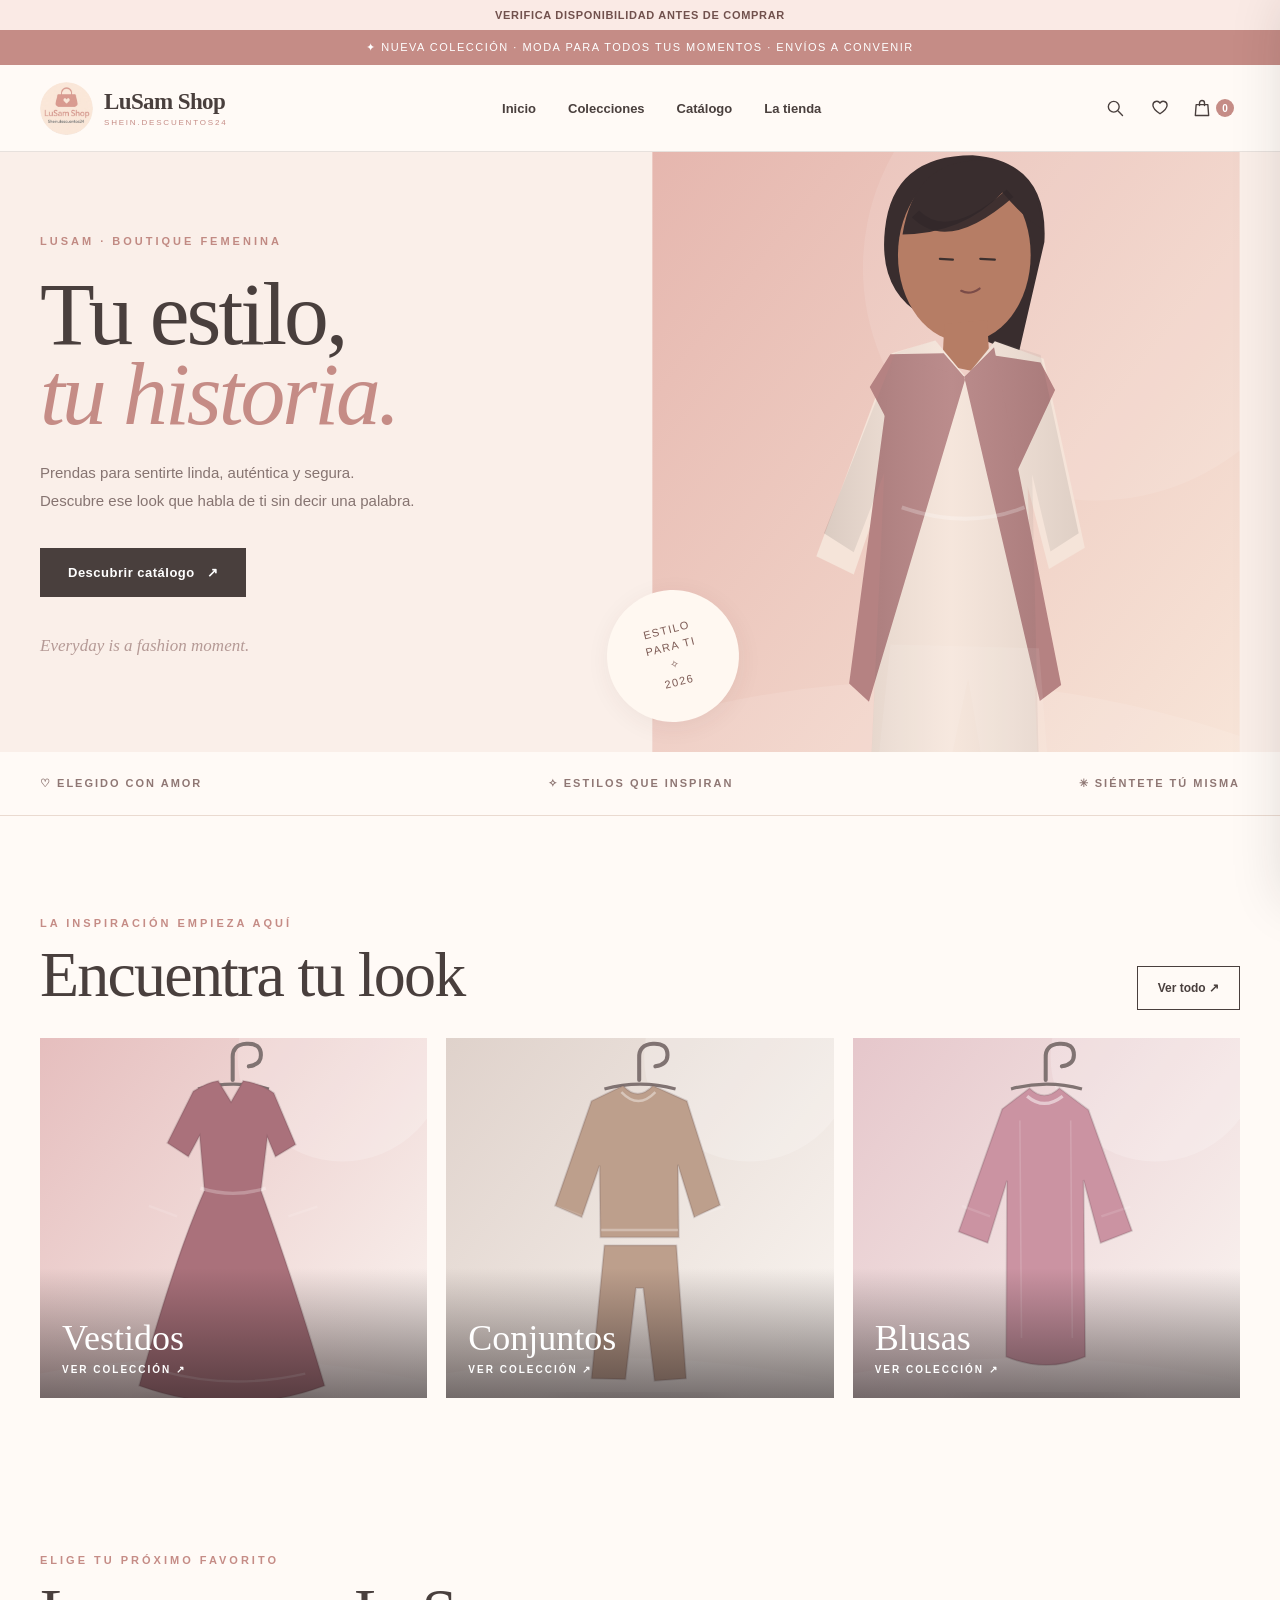
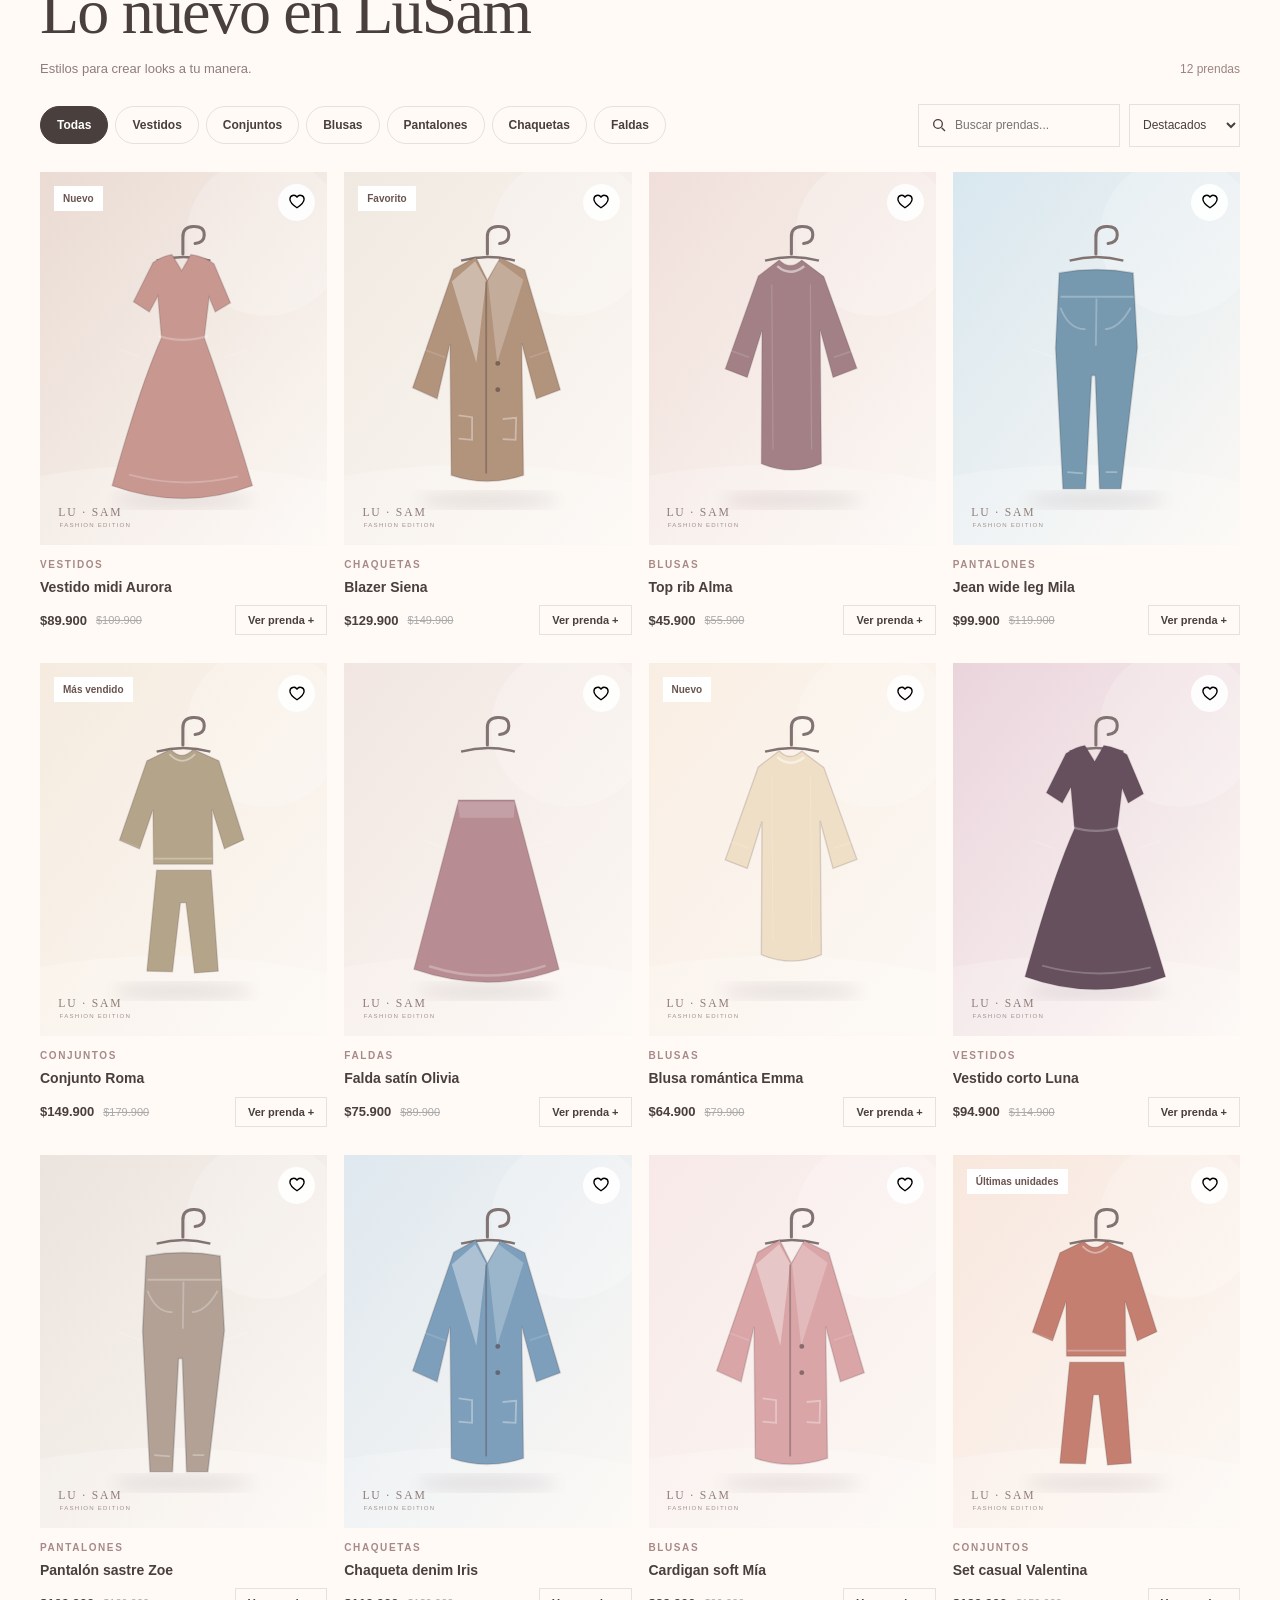
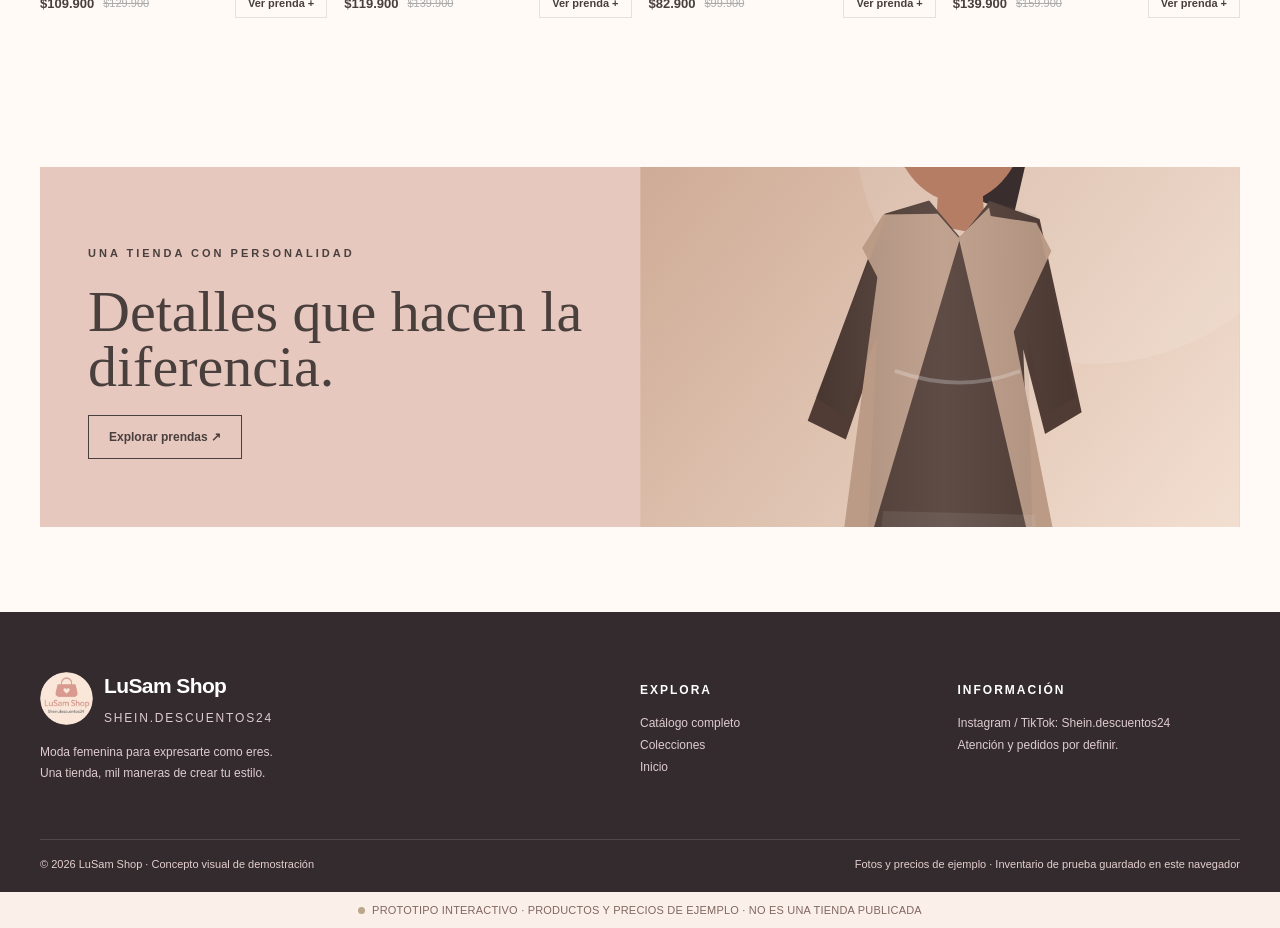
==== commit 55fb6b1b: "Actualizar index.html LuSam" ====
--- a/index.html
+++ b/index.html
@@ -1,36 +1,127 @@
-<!doctype html><html lang="es"><head><meta charset="UTF-8"><meta name="viewport" content="width=device-width,initial-scale=1"><meta name="theme-color" content="#cd958b"><meta name="description" content="Prototipo Editorial Rosé para LuSam Shop. Catálogo interactivo de moda femenina."><title>LuSam Shop | Editorial Rosé — Prototipo</title><style>
+<!DOCTYPE html>
+<html lang="es"><head><meta charset="utf-8"/><meta content="width=device-width,initial-scale=1" name="viewport"/><meta content="#cd958b" name="theme-color"/><meta content="Prototipo Editorial Rosé para LuSam Shop. Catálogo interactivo de moda femenina." name="description"/><title>LuSam Shop | Editorial Rosé — Prototipo</title><style>
 /* Offline-friendly: system fallbacks available without external fonts. */
 :root{--rose:#cd958b;--peach:#f9e7db;--ink:#493c3c;--paper:#fffaf6;--border:rgba(75,54,55,.13)}*{box-sizing:border-box}html{scroll-behavior:smooth}body{margin:0;color:var(--ink);font-family:'DM Sans',Arial,sans-serif}button,input,select{font:inherit}button{cursor:pointer}button:focus-visible,a:focus-visible,input:focus-visible,select:focus-visible{outline:3px solid #b7798e;outline-offset:3px}a{text-decoration:none;color:inherit}img{display:block;max-width:100%}.container{width:min(1200px,calc(100% - 64px));margin-inline:auto}.mini-bar{text-align:center;font-size:11px;letter-spacing:1.5px;padding:11px 15px;background:var(--rose);color:white}.nav{position:sticky;top:0;z-index:50;background:var(--paper);border-bottom:1px solid var(--border)}.nav-inner{display:flex;align-items:center;justify-content:space-between;gap:18px;min-height:86px}.brand{display:flex;align-items:center;gap:11px;flex-shrink:0}.brand img{height:53px;width:53px;object-fit:cover;border-radius:50%}.brand strong{display:block;font-size:21px;letter-spacing:-.6px}.brand small{display:block;letter-spacing:1.8px;font-size:8px;text-transform:uppercase;color:var(--rose);margin-top:3px}.nav-links{display:flex;align-items:center;gap:32px}.nav-links a{font-size:13px;font-weight:700}.nav-links a:hover{color:var(--rose)}.nav-actions{display:flex;gap:6px;align-items:center}.icon-btn{display:inline-flex;align-items:center;justify-content:center;gap:4px;min-width:39px;height:40px;border:0;background:transparent;border-radius:30px;color:inherit}.icon-btn:hover{background:rgba(150,111,111,.08)}.icon-btn svg,.heart svg{width:20px;height:20px;stroke:currentColor;stroke-width:1.65;fill:none;stroke-linecap:round;stroke-linejoin:round}.count{min-width:18px;height:18px;border-radius:50%;display:inline-grid;place-items:center;background:var(--rose);color:white;font-size:10px;font-weight:800}.section-title{font-weight:500;line-height:1.09;letter-spacing:-1.8px;margin:0}.eyebrow{text-transform:uppercase;letter-spacing:3px;font-size:11px;font-weight:800}.section-head{display:flex;align-items:end;justify-content:space-between;gap:20px;margin-bottom:28px}.muted{color:#8f7d7b}.btn-primary{display:inline-flex;align-items:center;justify-content:center;gap:12px;background:var(--ink);color:white;border:1px solid var(--ink);padding:16px 27px;font-size:13px;font-weight:800;transition:transform .2s,background .2s}.btn-primary:hover{transform:translateY(-2px);background:#6a5153}.btn-outline{display:inline-flex;align-items:center;justify-content:center;gap:9px;padding:14px 20px;background:transparent;border:1px solid currentColor;font-size:12px;font-weight:700}.btn-outline:hover{background:rgba(50,30,30,.05)}.catalog{padding:75px 0 105px;scroll-margin-top:95px}.controls{display:flex;justify-content:space-between;align-items:center;gap:14px;flex-wrap:wrap;margin:25px 0}.filter-list{display:flex;gap:7px;flex-wrap:wrap}.filter-pill{border:1px solid var(--border);background:transparent;color:inherit;padding:11px 16px;border-radius:50px;font-size:12px;font-weight:700;transition:.2s}.filter-pill.active,.filter-pill:hover{background:var(--ink);color:#fff;border-color:var(--ink)}.utility{display:flex;align-items:center;gap:9px}.search-box{display:flex;align-items:center;gap:6px;border:1px solid var(--border);padding:0 12px;min-width:200px;height:43px}.search-box svg{width:16px;height:16px;fill:none;stroke:currentColor;stroke-width:2}.search-box input{background:transparent;border:0;outline:0;max-width:158px;font-size:12px;color:inherit}.utility select{height:43px;border:1px solid var(--border);background:transparent;color:inherit;padding:0 9px;font-size:12px;max-width:145px}.product-grid{display:grid;grid-template-columns:repeat(4,minmax(0,1fr));gap:24px 17px}.product-card{min-width:0}.product-art{position:relative;overflow:hidden;aspect-ratio:.77;background:#f4e4de}.product-art img{width:100%;height:100%;object-fit:cover;transition:transform .6s}.product-card:hover .product-art img{transform:scale(1.035)}.tag{position:absolute;top:14px;left:14px;font-size:10px;font-weight:800;padding:7px 9px;background:#fff;color:#695450;z-index:1}.heart{position:absolute;top:12px;right:12px;width:37px;height:37px;background:rgba(255,255,255,.91);border:0;border-radius:50%;display:grid;place-items:center;z-index:3}.heart.active{color:#b96373}.heart.active svg{fill:#b96373}.quick{position:absolute;bottom:12px;left:12px;right:12px;padding:12px;font-weight:800;font-size:12px;letter-spacing:.1px;text-align:center;border:0;background:rgba(255,255,255,.95);color:var(--ink);opacity:0;transform:translateY(8px);transition:.25s}.product-card:hover .quick,.quick:focus-visible{opacity:1;transform:none}.product-meta{padding:14px 0 4px}.product-category{text-transform:uppercase;letter-spacing:1.6px;font-size:10px;font-weight:700;color:#a78a87}.product-name{font-size:14px;line-height:1.4;font-weight:800;margin:8px 0}.price-line{display:flex;gap:9px;align-items:center;font-size:13px;font-weight:800}.old-price{text-decoration:line-through;color:#aaa;font-size:11px;font-weight:400}.card-bottom{display:flex;align-items:center;justify-content:space-between;gap:10px}.small-add{border:1px solid var(--border);padding:8px 12px;background:transparent;font-size:11px;font-weight:800;color:inherit}.small-add:hover{background:var(--ink);color:#fff}.empty{text-align:center;padding:60px 20px;border:1px dashed var(--border);grid-column:1/-1}.results{font-size:12px;color:#9b8580}.look-section{padding:80px 0}.footer{background:#342b2e;color:#fff;padding:55px 0 22px}.footer-main{display:grid;grid-template-columns:2fr 1fr 1fr;gap:35px;align-items:start}.footer .brand{color:#fff}.footer p,.footer a,.footer small{color:#dfcbd0;font-size:12px;line-height:1.8}.footer h4{font-size:12px;letter-spacing:2px;text-transform:uppercase}.footer-bottom{border-top:1px solid #ffffff22;margin-top:42px;padding-top:18px;font-size:11px;color:#e5cfd0;display:flex;justify-content:space-between;gap:20px}.modal-shade,.drawer-shade{position:fixed;inset:0;background:rgba(34,25,30,.45);z-index:100;display:none}.modal-shade.open,.drawer-shade.open{display:block}.drawer{position:fixed;z-index:110;right:0;top:0;width:min(445px,100%);height:100dvh;background:#fffaf6;color:#4d3d40;transform:translateX(105%);transition:transform .35s;display:flex;flex-direction:column;box-shadow:-18px 0 50px #25191a25}.drawer.open{transform:none}.drawer-h{display:flex;align-items:center;justify-content:space-between;padding:23px 25px;border-bottom:1px solid #eedfdc}.drawer-h h3{font-size:22px;margin:0}.cart-items{flex:1;overflow:auto;padding:20px 25px}.cart-item{display:flex;gap:14px;margin:0 0 22px}.cart-item img{width:80px;height:108px;object-fit:cover;background:#f2e3df}.cart-item strong{font-size:13px}.cart-item p{font-size:12px;margin:6px 0;color:#927c7d}.cart-item button{background:none;border:0;padding:4px;color:inherit}.qty{display:inline-flex;gap:13px;align-items:center;border:1px solid #e9d4d0;padding:2px 7px}.drawer-foot{padding:22px 25px;border-top:1px solid #eedfdc}.drawer-foot .btn-primary{width:100%;border-radius:0}.drawer-total{display:flex;justify-content:space-between;margin-bottom:19px;font-size:17px}.demo-note{font-size:11px;color:#9b8688;line-height:1.5}.quick-modal{position:fixed;z-index:111;left:50%;top:50%;transform:translate(-50%,-50%) scale(.96);background:#fffaf6;width:min(785px,calc(100% - 30px));max-height:90dvh;overflow:auto;display:none;box-shadow:0 20px 90px #24171b40}.quick-modal.open{display:grid;grid-template-columns:45% 55%;transform:translate(-50%,-50%) scale(1)}.modal-pic{width:100%;height:100%;min-height:430px;object-fit:cover;background:#f1e2da}.modal-details{padding:46px 35px 35px}.modal-details h2{font-size:29px;line-height:1.1;margin:12px 0}.modal-details p{font-size:13px;line-height:1.8;color:#8d7678}.size-row{display:flex;flex-wrap:wrap;gap:9px;margin:15px 0 28px}.size-btn{width:45px;height:43px;border:1px solid #e2cfcc;background:#fff;color:#554345;font-weight:700}.size-btn.selected{background:#574348;color:#fff}.modal-close{position:absolute;right:11px;top:10px;width:36px;height:36px;border:0;background:#fff9;z-index:4;border-radius:50%;font-size:24px}.toast{position:fixed;bottom:24px;left:50%;transform:translate(-50%,40px);padding:13px 21px;background:#3e3334;color:#fff;box-shadow:0 10px 36px #0003;opacity:0;pointer-events:none;transition:.25s;z-index:200;border-radius:5px;font-size:12px;text-align:center}.toast.show{opacity:1;transform:translate(-50%,0)}.demo-ribbon{font-size:11px;letter-spacing:.2px;padding:12px;text-align:center;background:#fbefea;color:#806760}.pill-dot{display:inline-block;width:7px;height:7px;background:#b9a68b;border-radius:50%;margin-right:7px}.mobile-bottom{display:none}@media(max-width:1000px){.nav-links{gap:13px}.product-grid{grid-template-columns:repeat(3,1fr)}.container{width:min(1100px,calc(100% - 36px))}}@media(max-width:700px){.nav-inner{min-height:69px}.brand img{width:42px;height:42px}.brand strong{font-size:18px}.nav-links{display:none}.container{width:calc(100% - 30px)}.mini-bar{font-size:9px}.product-grid{grid-template-columns:repeat(2,minmax(0,1fr));gap:18px 11px}.quick{position:static;opacity:1;transform:none;padding:10px;font-size:11px;margin:0 8px 8px;display:block;width:calc(100% - 16px)}.product-name{font-size:12px}.price-line{font-size:12px;flex-wrap:wrap}.old-price{font-size:10px}.product-category{font-size:9px}.tag{font-size:9px;padding:5px 6px;top:8px;left:8px}.heart{top:7px;right:7px;width:31px;height:31px}.heart svg{width:16px;height:16px}.catalog{padding:55px 0 70px}.section-head{margin-bottom:20px}.controls{align-items:stretch}.utility{width:100%}.search-box{flex:1;min-width:0}.search-box input{max-width:100%;width:100%}.utility select{max-width:132px}.footer-main{grid-template-columns:1fr 1fr}.footer-main>div:first-child{grid-column:1/-1}.quick-modal.open{grid-template-columns:1fr;max-width:420px}.modal-pic{height:225px;min-height:0;object-position:center 38%}.modal-details{padding:23px}.modal-details h2{font-size:24px}.footer-bottom{flex-direction:column}.eyebrow{letter-spacing:2px}.card-bottom{align-items:start;flex-direction:column}.small-add{width:100%;text-align:center}}
 
 
 body.theme-1{--paper:#fffaf6;--ink:#493f3d;--rose:#c58c86;background:var(--paper)}.theme-1 .nav .brand strong{font-family:'Playfair Display',Georgia,serif;font-size:23px;font-weight:600}.theme-1 .hero{background:#faefe9;overflow:hidden}.theme-1 .hero-wrap{min-height:600px;display:grid;grid-template-columns:51% 49%;align-items:center;position:relative}.theme-1 .hero-copy{padding:55px 5% 55px 0;position:relative;z-index:2}.theme-1 .hero h1{font-family:'Cormorant Garamond',Georgia,serif;font-size:clamp(63px,7vw,105px);font-weight:500;line-height:.89;letter-spacing:-3px;margin:25px 0}.theme-1 .hero h1 em{color:var(--rose);font-weight:500}.theme-1 .hero p.lead{max-width:380px;font-size:15px;line-height:1.9;color:#867471;margin-bottom:32px}.theme-1 .hero-media{height:600px;position:relative}.theme-1 .hero-media img{height:100%;width:100%;object-fit:cover;object-position:center 28%}.theme-1 .media-stamp{position:absolute;bottom:30px;left:-45px;width:132px;height:132px;border-radius:50%;background:#fff8f1;color:#7c5a54;display:grid;place-items:center;text-align:center;font-size:11px;line-height:1.6;letter-spacing:1.4px;transform:rotate(-14deg);box-shadow:0 5px 25px #50292910}.theme-1 .micro{border-bottom:1px solid #eadad0;padding:25px 0}.theme-1 .micro-in{display:flex;justify-content:space-between;gap:20px;font-size:11px;letter-spacing:2px;color:#8f7774;font-weight:700}.theme-1 .collections{padding:90px 0 70px}.theme-1 .section-title{font-family:'Cormorant Garamond',Georgia,serif;font-size:clamp(47px,5vw,66px);font-weight:500}.theme-1 .collection-grid{display:grid;grid-template-columns:repeat(3,1fr);gap:19px}.theme-1 .collection-tile{position:relative;height:360px;overflow:hidden;background:#efd7c8}.theme-1 .collection-tile:nth-child(2){background:#d8c7bf}.theme-1 .collection-tile:nth-child(3){background:#e6d1d2}.theme-1 .collection-tile img{height:100%;width:100%;object-fit:cover;transition:.5s}.theme-1 .collection-tile:hover img{transform:scale(1.06)}.theme-1 .collection-caption{position:absolute;left:0;right:0;bottom:0;padding:49px 22px 23px;color:#fff;background:linear-gradient(transparent,#251c1d9c);font-family:'Cormorant Garamond',Georgia,serif;font-size:36px}.theme-1 .collection-caption small{display:block;font-family:'DM Sans',Arial,sans-serif;letter-spacing:2px;font-size:10px;font-weight:700;margin-top:5px}.theme-1 .editorial{display:grid;grid-template-columns:1fr 1fr;min-height:340px;background:#e7c8bf;margin:40px auto 85px}.theme-1 .editorial-copy{padding:55px 8%;display:flex;align-items:start;flex-direction:column;justify-content:center}.theme-1 .editorial-copy h2{font:500 58px/.96 'Cormorant Garamond',Georgia,serif;margin:14px 0 20px}.theme-1 .editorial img{width:100%;height:360px;object-fit:cover}.theme-1 .btn-primary{font-weight:700;letter-spacing:.5px}
 @media(max-width:700px){.theme-1 .hero-wrap{grid-template-columns:1fr}.theme-1 .hero-copy{padding:65px 0 38px}.theme-1 .hero h1{font-size:67px;line-height:.88}.theme-1 .hero-media{height:385px;margin:0 -15px}.theme-1 .media-stamp{left:16px;bottom:20px;width:100px;height:100px;font-size:9px}.theme-1 .micro-in{font-size:9px;flex-wrap:wrap;justify-content:center}.theme-1 .collections{padding:60px 0}.theme-1 .collection-grid{grid-template-columns:repeat(3,minmax(0,1fr));gap:8px}.theme-1 .collection-tile{height:190px}.theme-1 .collection-caption{font-size:22px;padding:30px 7px 13px}.theme-1 .collection-caption small{font-size:8px}.theme-1 .editorial{grid-template-columns:1fr}.theme-1 .editorial-copy{padding:39px 25px}.theme-1 .editorial-copy h2{font-size:43px}.theme-1 .editorial img{height:245px}}
-</style></head><body class="theme-1"><div class="mini-bar">✦ NUEVA COLECCIÓN · MODA PARA TODOS TUS MOMENTOS · ENVÍOS A CONVENIR</div><header class="nav"><div class="container nav-inner"><a class="brand" href="#inicio" aria-label="LuSam Shop - inicio"><img src="[data-uri]" alt="Logo original LuSam Shop"><span><strong>LuSam Shop</strong><small>Shein.descuentos24</small></span></a><nav class="nav-links" aria-label="Navegación principal"><a href="#inicio">Inicio</a><a href="#colecciones">Colecciones</a><a href="#catalogo">Catálogo</a><a href="#nosotras">La tienda</a></nav><div class="nav-actions"><button class="icon-btn" data-focus-search title="Buscar prendas" aria-label="Buscar prendas"><svg viewBox="0 0 24 24"><circle cx="10.5" cy="10.5" r="6.5"/><path d="m16 16 5 5"/></svg></button><button class="icon-btn" data-open-favs title="Ver favoritos" aria-label="Ver favoritos"><svg viewBox="0 0 24 24"><path d="M20.5 8.6c0 4.5-8.5 10.3-8.5 10.3S3.5 13.1 3.5 8.6a4.6 4.6 0 0 1 8.5-2.4 4.6 4.6 0 0 1 8.5 2.4Z"/></svg></button><button class="icon-btn" data-open-cart title="Abrir carrito" aria-label="Abrir carrito"><svg viewBox="0 0 24 24"><path d="M5 8h14l1 13H4L5 8Z"/><path d="M9 9V6a3 3 0 0 1 6 0v3"/></svg><span class="count cart-count">0</span></button></div></div></header><main><section id="inicio" class="hero"><div class="container hero-wrap"><div class="hero-copy"><span class="eyebrow" style="color:#c18a83">LUSAM · BOUTIQUE FEMENINA</span><h1>Tu estilo,<br><em>tu historia.</em></h1><p class="lead">Prendas para sentirte linda, auténtica y segura. Descubre ese look que habla de ti sin decir una palabra.</p><a class="btn-primary" href="#catalogo">Descubrir catálogo <span>↗</span></a><p style="font:italic 17px Georgia;color:#b59a96;margin-top:39px">Everyday is a fashion moment.</p></div><div class="hero-media"><img src="data:image/svg+xml;charset=UTF-8,%3Csvg%20xmlns%3D%22http%3A%2F%2Fwww.w3.org%2F2000%2Fsvg%22%20viewBox%3D%220%200%20770%20980%22%3E%3Cdefs%3E%3ClinearGradient%20id%3D%22g%22%20x1%3D%220%22%20x2%3D%221%22%20y1%3D%220%22%20y2%3D%221%22%3E%3Cstop%20stop-color%3D%22%23e5b5ad%22%2F%3E%3Cstop%20offset%3D%221%22%20stop-color%3D%22%23f9e8db%22%2F%3E%3C%2FlinearGradient%3E%3ClinearGradient%20id%3D%22s%22%20x1%3D%220%22%20x2%3D%221%22%3E%3Cstop%20stop-color%3D%22%23000%22%20stop-opacity%3D%22.11%22%2F%3E%3Cstop%20offset%3D%22.5%22%20stop-color%3D%22%23fff%22%20stop-opacity%3D%22.08%22%2F%3E%3Cstop%20offset%3D%221%22%20stop-color%3D%22%23000%22%20stop-opacity%3D%22.09%22%2F%3E%3C%2FlinearGradient%3E%3C%2Fdefs%3E%3Crect%20width%3D%22770%22%20height%3D%22980%22%20fill%3D%22url%28%23g%29%22%2F%3E%3Cellipse%20cx%3D%22450%22%20cy%3D%22990%22%20rx%3D%22400%22%20ry%3D%2280%22%20fill%3D%22%2387685e%22%20opacity%3D%22.2%22%2F%3E%3Ccircle%20cx%3D%22581%22%20cy%3D%22206%22%20r%3D%22305%22%20fill%3D%22%23fff%22%20opacity%3D%22.1%22%2F%3E%3Cpath%20d%3D%22M0%20800%20Q380%20688%20770%20820%20L770%20980%20L0%20980Z%22%20fill%3D%22%23fff%22%20opacity%3D%22.1%22%2F%3E%3Cpath%20d%3D%22M354%20268%20Q296%20235%20305%20155%20Q315%2058%20420%2058%20Q520%2066%20514%20172%20L480%20319Z%22%20fill%3D%22%23392d2e%22%2F%3E%3Cellipse%20cx%3D%22409%22%20cy%3D%22189%22%20rx%3D%2287%22%20ry%3D%22114%22%20fill%3D%22%23b67d65%22%2F%3E%3Cpath%20d%3D%22M328%20162%20Q345%2055%20446%2066%20Q506%2075%20511%20155%20Q487%20140%20459%20107%20Q408%20161%20328%20162Z%22%20fill%3D%22%23392d2e%22%2F%3E%3Cpath%20d%3D%22M383%20279%20L380%20333%20L443%20346%20L439%20274%22%20fill%3D%22%23b67d65%22%2F%3E%3Cpath%20d%3D%22M314%20318%20L371%20301%20L411%20349%20L449%20302%20L513%20325%20L567%20573%20L520%20601%20L492%20492%20L509%20960%20L282%20960%20L304%20492%20L264%20608%20L215%20584Z%22%20fill%3D%22%23f5e4d9%22%2F%3E%3Cpath%20d%3D%22M312%20319%20L382%20318%20L409%20349%20L362%20510%20L285%20362Z%20M444%20320%20L509%20330%20L528%20366%20L461%20510%20L409%20349Z%22%20fill%3D%22%23b58282%22%2F%3E%3Cpath%20d%3D%22M315%20321%20L411%20349%20L284%20775%20L258%20751Z%20M448%20310%20L409%20349%20L508%20774%20L536%20753Z%22%20fill%3D%22%23b58282%22%2F%3E%3Cpath%20d%3D%22M327%20520%20Q413%20550%20488%20520%22%20stroke%3D%22%23fff%22%20stroke-width%3D%225%22%20opacity%3D%22.25%22%20fill%3D%22none%22%2F%3E%3Cpath%20d%3D%22M318%20318%20L371%20300%20L410%20349%20L448%20301%20L509%20320%20L559%20554%20L522%20578%20L498%20477%20L509%20961%20L282%20961%20L304%20475%20L264%20579%20L225%20554Z%22%20fill%3D%22url%28%23s%29%22%2F%3E%3Cpath%20d%3D%22M345%20135%20Q388%20179%20469%20108%22%20fill%3D%22none%22%20stroke%3D%22%2332292b%22%20stroke-width%3D%2213%22%20opacity%3D%22.9%22%2F%3E%3Cpath%20d%3D%22M377%20194%20L394%20195%20M430%20194%20L449%20195%22%20stroke%3D%22%233c302f%22%20stroke-width%3D%223%22%20stroke-linecap%3D%22round%22%2F%3E%3Cpath%20d%3D%22M405%20236%20Q416%20242%20429%20233%22%20fill%3D%22none%22%20stroke%3D%22%237b4c48%22%20stroke-width%3D%223%22%20stroke-linecap%3D%22round%22%2F%3E%3Cpath%20d%3D%22M312%20700%20L285%20959%20L369%20959%20L414%20745%20L450%20960%20L527%20959%20L507%20705%22%20fill%3D%22%23fff%22%20opacity%3D%22.08%22%2F%3E%3Ctext%20x%3D%2248%22%20y%3D%22887%22%20font-family%3D%22Georgia%22%20font-size%3D%2220%22%20fill%3D%22%23fff%22%20letter-spacing%3D%229%22%20opacity%3D%22.82%22%3ELUSAM%20%2F%2026%3C%2Ftext%3E%3Ctext%20x%3D%2248%22%20y%3D%22921%22%20font-family%3D%22Arial%22%20font-size%3D%2212%22%20fill%3D%22%23fff%22%20letter-spacing%3D%224%22%20opacity%3D%22.8%22%3ESTYLE%20WITH%20PERSONALITY%3C%2Ftext%3E%3C%2Fsvg%3E" alt="Ilustración editorial de moda femenina" id="hero-image"/><div class="media-stamp">ESTILO<br>PARA TI<br>✧<br>2026</div></div></div></section><div class="micro"><div class="container micro-in"><span>♡ ELEGIDO CON AMOR</span><span>✧ ESTILOS QUE INSPIRAN</span><span>✳ SIÉNTETE TÚ MISMA</span></div></div><section id="colecciones" class="collections"><div class="container"><div class="section-head"><div><p class="eyebrow" style="color:var(--rose)">LA INSPIRACIÓN EMPIEZA AQUÍ</p><h2 class="section-title">Encuentra tu look</h2></div><a class="btn-outline" href="#catalogo">Ver todo ↗</a></div><div class="collection-grid"><a href="#catalogo" class="collection-tile" data-category-link="Vestidos"><img src="data:image/svg+xml;charset=UTF-8,%3Csvg%20xmlns%3D%22http%3A%2F%2Fwww.w3.org%2F2000%2Fsvg%22%20viewBox%3D%220%200%20480%20610%22%3E%3Cdefs%3E%3ClinearGradient%20id%3D%22b%22%20x1%3D%220%22%20x2%3D%221%22%20y1%3D%220%22%20y2%3D%221%22%3E%3Cstop%20stop-color%3D%22%23e4baba%22%2F%3E%3Cstop%20offset%3D%221%22%20stop-color%3D%22%23fcf8f4%22%2F%3E%3C%2FlinearGradient%3E%3Cfilter%20id%3D%22s%22%3E%3CfeGaussianBlur%20stdDeviation%3D%2212%22%2F%3E%3C%2Ffilter%3E%3ClinearGradient%20id%3D%22fab%22%20x1%3D%220%22%20x2%3D%221%22%3E%3Cstop%20stop-color%3D%22%23fff%22%20stop-opacity%3D%22.14%22%2F%3E%3Cstop%20offset%3D%22.48%22%20stop-color%3D%22%23fff%22%20stop-opacity%3D%220%22%2F%3E%3Cstop%20offset%3D%221%22%20stop-color%3D%22%23000%22%20stop-opacity%3D%22.10%22%2F%3E%3C%2FlinearGradient%3E%3C%2Fdefs%3E%3Crect%20width%3D%22480%22%20height%3D%22610%22%20fill%3D%22url%28%23b%29%22%2F%3E%3Ccircle%20cx%3D%22375%22%20cy%3D%22105%22%20r%3D%22130%22%20fill%3D%22%23fff%22%20opacity%3D%22.19%22%2F%3E%3Cpath%20d%3D%22M0%20498%20Q235%20455%20480%20508%20L480%20610%20L0%20610Z%22%20fill%3D%22%23ffffff%22%20opacity%3D%22.19%22%2F%3E%3Cellipse%20cx%3D%22239%22%20cy%3D%22537%22%20rx%3D%22114%22%20ry%3D%2213%22%20fill%3D%22%2364515a%22%20opacity%3D%22.13%22%20filter%3D%22url%28%23s%29%22%2F%3E%3Cpath%20d%3D%22M239%20134%20L239%20107%20M239%20107%20Q238%2090%20256%2089%20Q274%2088%20274%20103%20Q274%20115%20259%20117%22%20fill%3D%22none%22%20stroke%3D%22%23807372%22%20stroke-width%3D%225%22%20stroke-linecap%3D%22round%22%2F%3E%3Cpath%20d%3D%22M196%20145%20Q240%20133%20284%20145%22%20fill%3D%22none%22%20stroke%3D%22%23807372%22%20stroke-width%3D%224%22%2F%3E%3Cpath%20d%3D%22M190%20148%20Q207%20137%20221%20135%20L237%20161%20L252%20135%20Q274%20138%20290%20150%20L317%20214%20L292%20229%20L282%20205%20L274%20271%20C294%20326%20322%20408%20353%20513%20Q240%20555%20123%20513%20C155%20399%20180%20325%20204%20271%20L198%20203%20L184%20229%20L158%20212Z%22%20fill%3D%22%23aa717b%22%20stroke%3D%22%23514144%22%20stroke-opacity%3D%22.18%22%20stroke-width%3D%222.4%22%2F%3E%3Cpath%20d%3D%22M199%20268%20Q239%20281%20280%20268%22%20stroke%3D%22%23fff%22%20stroke-opacity%3D%22.25%22%20stroke-width%3D%224%22%20fill%3D%22none%22%2F%3E%3Cpath%20d%3D%22M151%20495%20Q237%20519%20329%20498%22%20stroke%3D%22%23fff%22%20stroke-opacity%3D%22.22%22%20stroke-width%3D%223%22%20fill%3D%22none%22%2F%3E%3Cpath%20d%3D%22M135%20290%20L170%20303%20M308%20303%20L344%20291%22%20fill%3D%22none%22%20stroke%3D%22%23fff%22%20opacity%3D%22.12%22%20stroke-width%3D%223%22%2F%3E%3Ctext%20x%3D%2235%22%20y%3D%22562%22%20font-family%3D%22Georgia%2Cserif%22%20font-size%3D%2219%22%20fill%3D%22%238f7c79%22%20letter-spacing%3D%223%22%3ELU%20%C2%B7%20SAM%3C%2Ftext%3E%3Ctext%20x%3D%2237%22%20y%3D%22581%22%20font-family%3D%22Arial%2Csans-serif%22%20font-size%3D%2210%22%20fill%3D%22%23a2928d%22%20letter-spacing%3D%222%22%3EFASHION%20EDITION%3C%2Ftext%3E%3C%2Fsvg%3E" alt="Vestidos"><div class="collection-caption">Vestidos<small>VER COLECCIÓN ↗</small></div></a><a href="#catalogo" class="collection-tile" data-category-link="Conjuntos"><img src="data:image/svg+xml;charset=UTF-8,%3Csvg%20xmlns%3D%22http%3A%2F%2Fwww.w3.org%2F2000%2Fsvg%22%20viewBox%3D%220%200%20480%20610%22%3E%3Cdefs%3E%3ClinearGradient%20id%3D%22b%22%20x1%3D%220%22%20x2%3D%221%22%20y1%3D%220%22%20y2%3D%221%22%3E%3Cstop%20stop-color%3D%22%23ddcfc8%22%2F%3E%3Cstop%20offset%3D%221%22%20stop-color%3D%22%23fcf8f4%22%2F%3E%3C%2FlinearGradient%3E%3Cfilter%20id%3D%22s%22%3E%3CfeGaussianBlur%20stdDeviation%3D%2212%22%2F%3E%3C%2Ffilter%3E%3ClinearGradient%20id%3D%22fab%22%20x1%3D%220%22%20x2%3D%221%22%3E%3Cstop%20stop-color%3D%22%23fff%22%20stop-opacity%3D%22.14%22%2F%3E%3Cstop%20offset%3D%22.48%22%20stop-color%3D%22%23fff%22%20stop-opacity%3D%220%22%2F%3E%3Cstop%20offset%3D%221%22%20stop-color%3D%22%23000%22%20stop-opacity%3D%22.10%22%2F%3E%3C%2FlinearGradient%3E%3C%2Fdefs%3E%3Crect%20width%3D%22480%22%20height%3D%22610%22%20fill%3D%22url%28%23b%29%22%2F%3E%3Ccircle%20cx%3D%22375%22%20cy%3D%22105%22%20r%3D%22130%22%20fill%3D%22%23fff%22%20opacity%3D%22.19%22%2F%3E%3Cpath%20d%3D%22M0%20498%20Q235%20455%20480%20508%20L480%20610%20L0%20610Z%22%20fill%3D%22%23ffffff%22%20opacity%3D%22.19%22%2F%3E%3Cellipse%20cx%3D%22239%22%20cy%3D%22537%22%20rx%3D%22114%22%20ry%3D%2213%22%20fill%3D%22%2364515a%22%20opacity%3D%22.13%22%20filter%3D%22url%28%23s%29%22%2F%3E%3Cpath%20d%3D%22M239%20134%20L239%20107%20M239%20107%20Q238%2090%20256%2089%20Q274%2088%20274%20103%20Q274%20115%20259%20117%22%20fill%3D%22none%22%20stroke%3D%22%23807372%22%20stroke-width%3D%225%22%20stroke-linecap%3D%22round%22%2F%3E%3Cpath%20d%3D%22M196%20145%20Q240%20133%20284%20145%22%20fill%3D%22none%22%20stroke%3D%22%23807372%22%20stroke-width%3D%224%22%2F%3E%3Cpath%20d%3D%22M180%20160%20L219%20141%20Q237%20161%20256%20141%20L298%20160%20L339%20289%20L307%20304%20L287%20239%20L288%20329%20L191%20329%20L190%20240%20L168%20304%20L135%20290Z%22%20fill%3D%22%23bd9f8c%22%20stroke%3D%22%23514144%22%20stroke-opacity%3D%22.18%22%20stroke-width%3D%222.3%22%2F%3E%3Cpath%20d%3D%22M196%20339%20L285%20339%20L297%20504%20L258%20507%20L244%20392%20L235%20392%20L222%20505%20L180%20504Z%22%20fill%3D%22%23bd9f8c%22%20stroke%3D%22%23514144%22%20stroke-opacity%3D%22.18%22%20stroke-width%3D%222.3%22%2F%3E%3Cpath%20d%3D%22M192%20320%20L287%20320%22%20stroke%3D%22%23fff%22%20opacity%3D%22.3%22%20stroke-width%3D%223%22%2F%3E%3Cpath%20d%3D%22M217%20149%20Q238%20171%20259%20149%22%20fill%3D%22none%22%20stroke%3D%22%23fff%22%20opacity%3D%22.4%22%20stroke-width%3D%223%22%2F%3E%3Cpath%20d%3D%22M135%20290%20L170%20303%20M308%20303%20L344%20291%22%20fill%3D%22none%22%20stroke%3D%22%23fff%22%20opacity%3D%22.12%22%20stroke-width%3D%223%22%2F%3E%3Ctext%20x%3D%2235%22%20y%3D%22562%22%20font-family%3D%22Georgia%2Cserif%22%20font-size%3D%2219%22%20fill%3D%22%238f7c79%22%20letter-spacing%3D%223%22%3ELU%20%C2%B7%20SAM%3C%2Ftext%3E%3Ctext%20x%3D%2237%22%20y%3D%22581%22%20font-family%3D%22Arial%2Csans-serif%22%20font-size%3D%2210%22%20fill%3D%22%23a2928d%22%20letter-spacing%3D%222%22%3EFASHION%20EDITION%3C%2Ftext%3E%3C%2Fsvg%3E" alt="Conjuntos"><div class="collection-caption">Conjuntos<small>VER COLECCIÓN ↗</small></div></a><a href="#catalogo" class="collection-tile" data-category-link="Blusas"><img src="data:image/svg+xml;charset=UTF-8,%3Csvg%20xmlns%3D%22http%3A%2F%2Fwww.w3.org%2F2000%2Fsvg%22%20viewBox%3D%220%200%20480%20610%22%3E%3Cdefs%3E%3ClinearGradient%20id%3D%22b%22%20x1%3D%220%22%20x2%3D%221%22%20y1%3D%220%22%20y2%3D%221%22%3E%3Cstop%20stop-color%3D%22%23e4c3c8%22%2F%3E%3Cstop%20offset%3D%221%22%20stop-color%3D%22%23fcf8f4%22%2F%3E%3C%2FlinearGradient%3E%3Cfilter%20id%3D%22s%22%3E%3CfeGaussianBlur%20stdDeviation%3D%2212%22%2F%3E%3C%2Ffilter%3E%3ClinearGradient%20id%3D%22fab%22%20x1%3D%220%22%20x2%3D%221%22%3E%3Cstop%20stop-color%3D%22%23fff%22%20stop-opacity%3D%22.14%22%2F%3E%3Cstop%20offset%3D%22.48%22%20stop-color%3D%22%23fff%22%20stop-opacity%3D%220%22%2F%3E%3Cstop%20offset%3D%221%22%20stop-color%3D%22%23000%22%20stop-opacity%3D%22.10%22%2F%3E%3C%2FlinearGradient%3E%3C%2Fdefs%3E%3Crect%20width%3D%22480%22%20height%3D%22610%22%20fill%3D%22url%28%23b%29%22%2F%3E%3Ccircle%20cx%3D%22375%22%20cy%3D%22105%22%20r%3D%22130%22%20fill%3D%22%23fff%22%20opacity%3D%22.19%22%2F%3E%3Cpath%20d%3D%22M0%20498%20Q235%20455%20480%20508%20L480%20610%20L0%20610Z%22%20fill%3D%22%23ffffff%22%20opacity%3D%22.19%22%2F%3E%3Cellipse%20cx%3D%22239%22%20cy%3D%22537%22%20rx%3D%22114%22%20ry%3D%2213%22%20fill%3D%22%2364515a%22%20opacity%3D%22.13%22%20filter%3D%22url%28%23s%29%22%2F%3E%3Cpath%20d%3D%22M239%20134%20L239%20107%20M239%20107%20Q238%2090%20256%2089%20Q274%2088%20274%20103%20Q274%20115%20259%20117%22%20fill%3D%22none%22%20stroke%3D%22%23807372%22%20stroke-width%3D%225%22%20stroke-linecap%3D%22round%22%2F%3E%3Cpath%20d%3D%22M196%20145%20Q240%20133%20284%20145%22%20fill%3D%22none%22%20stroke%3D%22%23807372%22%20stroke-width%3D%224%22%2F%3E%3Cpath%20d%3D%22M185%20170%20L219%20144%20Q237%20162%20256%20144%20L292%20171%20L346%20321%20L307%20336%20L286%20258%20L288%20477%20Q240%20498%20190%20477%20L191%20259%20L167%20336%20L131%20322Z%22%20fill%3D%22%23cb93a2%22%20stroke%3D%22%23514144%22%20stroke-opacity%3D%22.19%22%20stroke-width%3D%222.2%22%2F%3E%3Cpath%20d%3D%22M216%20154%20Q237%20172%20260%20154%22%20stroke%3D%22%23fff%22%20opacity%3D%22.5%22%20stroke-width%3D%224%22%20fill%3D%22none%22%2F%3E%3Cpath%20d%3D%22M207%20184%20L209%20454%20M270%20184%20L272%20454%22%20fill%3D%22none%22%20stroke%3D%22%23fff%22%20opacity%3D%22.15%22%20stroke-width%3D%222%22%2F%3E%3Cpath%20d%3D%22M135%20290%20L170%20303%20M308%20303%20L344%20291%22%20fill%3D%22none%22%20stroke%3D%22%23fff%22%20opacity%3D%22.12%22%20stroke-width%3D%223%22%2F%3E%3Ctext%20x%3D%2235%22%20y%3D%22562%22%20font-family%3D%22Georgia%2Cserif%22%20font-size%3D%2219%22%20fill%3D%22%238f7c79%22%20letter-spacing%3D%223%22%3ELU%20%C2%B7%20SAM%3C%2Ftext%3E%3Ctext%20x%3D%2237%22%20y%3D%22581%22%20font-family%3D%22Arial%2Csans-serif%22%20font-size%3D%2210%22%20fill%3D%22%23a2928d%22%20letter-spacing%3D%222%22%3EFASHION%20EDITION%3C%2Ftext%3E%3C%2Fsvg%3E" alt="Blusas"><div class="collection-caption">Blusas<small>VER COLECCIÓN ↗</small></div></a></div></div></section><section class="catalog" id="catalogo"><div class="container"><div class="section-head"><div><p class="eyebrow" style="color:var(--rose)">ELIGE TU PRÓXIMO FAVORITO</p><h2 class="section-title">Lo nuevo en LuSam</h2><p class="muted" style="font-size:13px;margin:14px 0 0">Estilos para crear looks a tu manera.</p></div><span class="results" id="results-count">12 prendas</span></div><div class="controls"><div class="filter-list" id="filter-list"><button class="filter-pill active" data-cat="Todas">Todas</button><button class="filter-pill" data-cat="Vestidos">Vestidos</button><button class="filter-pill" data-cat="Conjuntos">Conjuntos</button><button class="filter-pill" data-cat="Blusas">Blusas</button><button class="filter-pill" data-cat="Pantalones">Pantalones</button><button class="filter-pill" data-cat="Chaquetas">Chaquetas</button><button class="filter-pill" data-cat="Faldas">Faldas</button></div><div class="utility"><label class="search-box"><svg viewBox="0 0 24 24"><circle cx="10.5" cy="10.5" r="6.5"/><path d="m16 16 5 5"/></svg><input id="product-search" type="search" placeholder="Buscar prendas..." aria-label="Buscar prendas"></label><select id="sort-by" aria-label="Ordenar productos"><option value="featured">Destacados</option><option value="low">Menor precio</option><option value="high">Mayor precio</option><option value="name">Nombre A-Z</option></select></div></div><div class="product-grid" id="product-grid"></div></div></section><section class="container editorial"><div class="editorial-copy"><p class="eyebrow">UNA TIENDA CON PERSONALIDAD</p><h2>Detalles que hacen la diferencia.</h2><a href="#catalogo" class="btn-outline">Explorar prendas ↗</a></div><img src="data:image/svg+xml;charset=UTF-8,%3Csvg%20xmlns%3D%22http%3A%2F%2Fwww.w3.org%2F2000%2Fsvg%22%20viewBox%3D%220%200%20770%20980%22%3E%3Cdefs%3E%3ClinearGradient%20id%3D%22g%22%20x1%3D%220%22%20x2%3D%221%22%20y1%3D%220%22%20y2%3D%221%22%3E%3Cstop%20stop-color%3D%22%23c8a28c%22%2F%3E%3Cstop%20offset%3D%221%22%20stop-color%3D%22%23f9e8db%22%2F%3E%3C%2FlinearGradient%3E%3ClinearGradient%20id%3D%22s%22%20x1%3D%220%22%20x2%3D%221%22%3E%3Cstop%20stop-color%3D%22%23000%22%20stop-opacity%3D%22.11%22%2F%3E%3Cstop%20offset%3D%22.5%22%20stop-color%3D%22%23fff%22%20stop-opacity%3D%22.08%22%2F%3E%3Cstop%20offset%3D%221%22%20stop-color%3D%22%23000%22%20stop-opacity%3D%22.09%22%2F%3E%3C%2FlinearGradient%3E%3C%2Fdefs%3E%3Crect%20width%3D%22770%22%20height%3D%22980%22%20fill%3D%22url%28%23g%29%22%2F%3E%3Cellipse%20cx%3D%22450%22%20cy%3D%22990%22%20rx%3D%22400%22%20ry%3D%2280%22%20fill%3D%22%2387685e%22%20opacity%3D%22.2%22%2F%3E%3Ccircle%20cx%3D%22581%22%20cy%3D%22206%22%20r%3D%22305%22%20fill%3D%22%23fff%22%20opacity%3D%22.1%22%2F%3E%3Cpath%20d%3D%22M0%20800%20Q380%20688%20770%20820%20L770%20980%20L0%20980Z%22%20fill%3D%22%23fff%22%20opacity%3D%22.1%22%2F%3E%3Cpath%20d%3D%22M354%20268%20Q296%20235%20305%20155%20Q315%2058%20420%2058%20Q520%2066%20514%20172%20L480%20319Z%22%20fill%3D%22%23392d2e%22%2F%3E%3Cellipse%20cx%3D%22409%22%20cy%3D%22189%22%20rx%3D%2287%22%20ry%3D%22114%22%20fill%3D%22%23b67d65%22%2F%3E%3Cpath%20d%3D%22M328%20162%20Q345%2055%20446%2066%20Q506%2075%20511%20155%20Q487%20140%20459%20107%20Q408%20161%20328%20162Z%22%20fill%3D%22%23392d2e%22%2F%3E%3Cpath%20d%3D%22M383%20279%20L380%20333%20L443%20346%20L439%20274%22%20fill%3D%22%23b67d65%22%2F%3E%3Cpath%20d%3D%22M314%20318%20L371%20301%20L411%20349%20L449%20302%20L513%20325%20L567%20573%20L520%20601%20L492%20492%20L509%20960%20L282%20960%20L304%20492%20L264%20608%20L215%20584Z%22%20fill%3D%22%23503c35%22%2F%3E%3Cpath%20d%3D%22M312%20319%20L382%20318%20L409%20349%20L362%20510%20L285%20362Z%20M444%20320%20L509%20330%20L528%20366%20L461%20510%20L409%20349Z%22%20fill%3D%22%23bb9a86%22%2F%3E%3Cpath%20d%3D%22M315%20321%20L411%20349%20L284%20775%20L258%20751Z%20M448%20310%20L409%20349%20L508%20774%20L536%20753Z%22%20fill%3D%22%23bb9a86%22%2F%3E%3Cpath%20d%3D%22M327%20520%20Q413%20550%20488%20520%22%20stroke%3D%22%23fff%22%20stroke-width%3D%225%22%20opacity%3D%22.25%22%20fill%3D%22none%22%2F%3E%3Cpath%20d%3D%22M318%20318%20L371%20300%20L410%20349%20L448%20301%20L509%20320%20L559%20554%20L522%20578%20L498%20477%20L509%20961%20L282%20961%20L304%20475%20L264%20579%20L225%20554Z%22%20fill%3D%22url%28%23s%29%22%2F%3E%3Cpath%20d%3D%22M345%20135%20Q388%20179%20469%20108%22%20fill%3D%22none%22%20stroke%3D%22%2332292b%22%20stroke-width%3D%2213%22%20opacity%3D%22.9%22%2F%3E%3Cpath%20d%3D%22M377%20194%20L394%20195%20M430%20194%20L449%20195%22%20stroke%3D%22%233c302f%22%20stroke-width%3D%223%22%20stroke-linecap%3D%22round%22%2F%3E%3Cpath%20d%3D%22M405%20236%20Q416%20242%20429%20233%22%20fill%3D%22none%22%20stroke%3D%22%237b4c48%22%20stroke-width%3D%223%22%20stroke-linecap%3D%22round%22%2F%3E%3Cpath%20d%3D%22M312%20700%20L285%20959%20L369%20959%20L414%20745%20L450%20960%20L527%20959%20L507%20705%22%20fill%3D%22%23fff%22%20opacity%3D%22.08%22%2F%3E%3Ctext%20x%3D%2248%22%20y%3D%22887%22%20font-family%3D%22Georgia%22%20font-size%3D%2220%22%20fill%3D%22%23fff%22%20letter-spacing%3D%229%22%20opacity%3D%22.82%22%3ELUSAM%20%2F%2026%3C%2Ftext%3E%3Ctext%20x%3D%2248%22%20y%3D%22921%22%20font-family%3D%22Arial%22%20font-size%3D%2212%22%20fill%3D%22%23fff%22%20letter-spacing%3D%224%22%20opacity%3D%22.8%22%3ESTYLE%20WITH%20PERSONALITY%3C%2Ftext%3E%3C%2Fsvg%3E" alt="Propuesta de moda femenina elegante"></section></main><footer id="nosotras" class="footer"><div class="container"><div class="footer-main"><div><a class="brand" href="#inicio"><img src="[data-uri]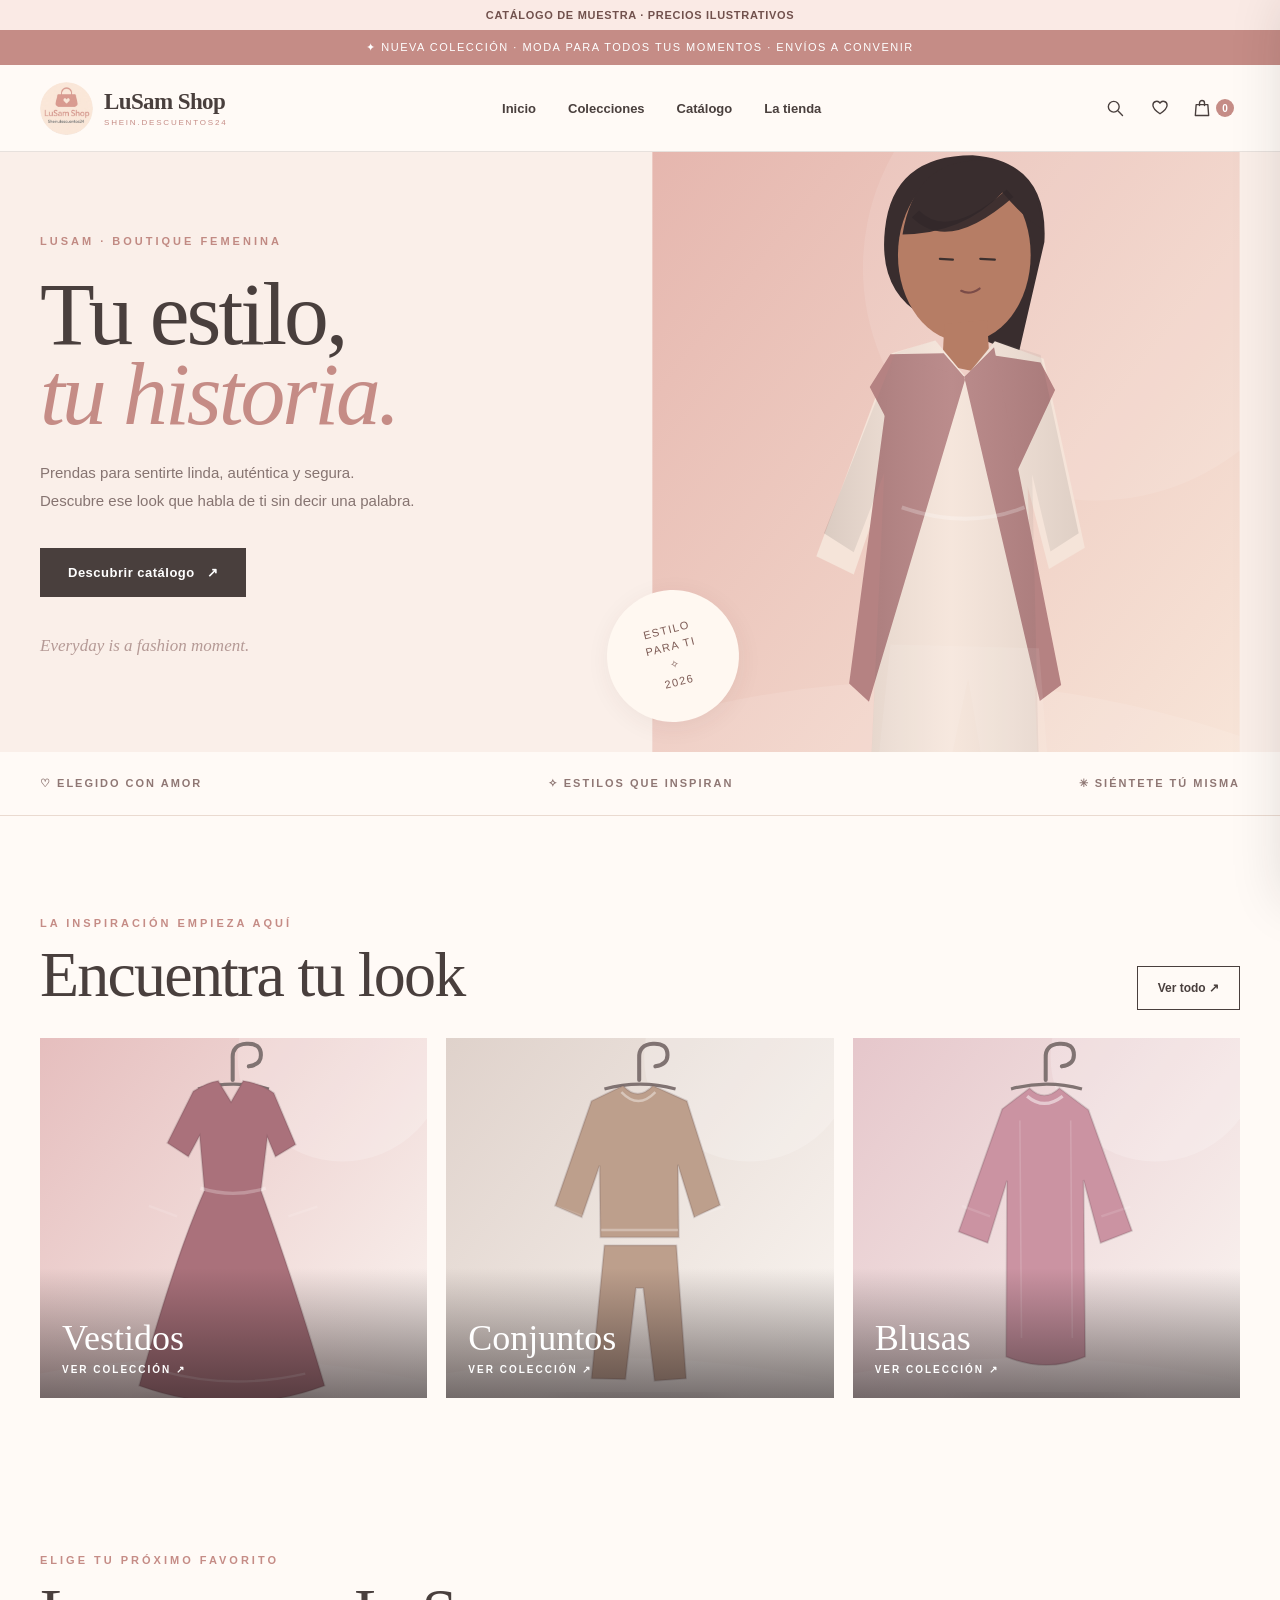
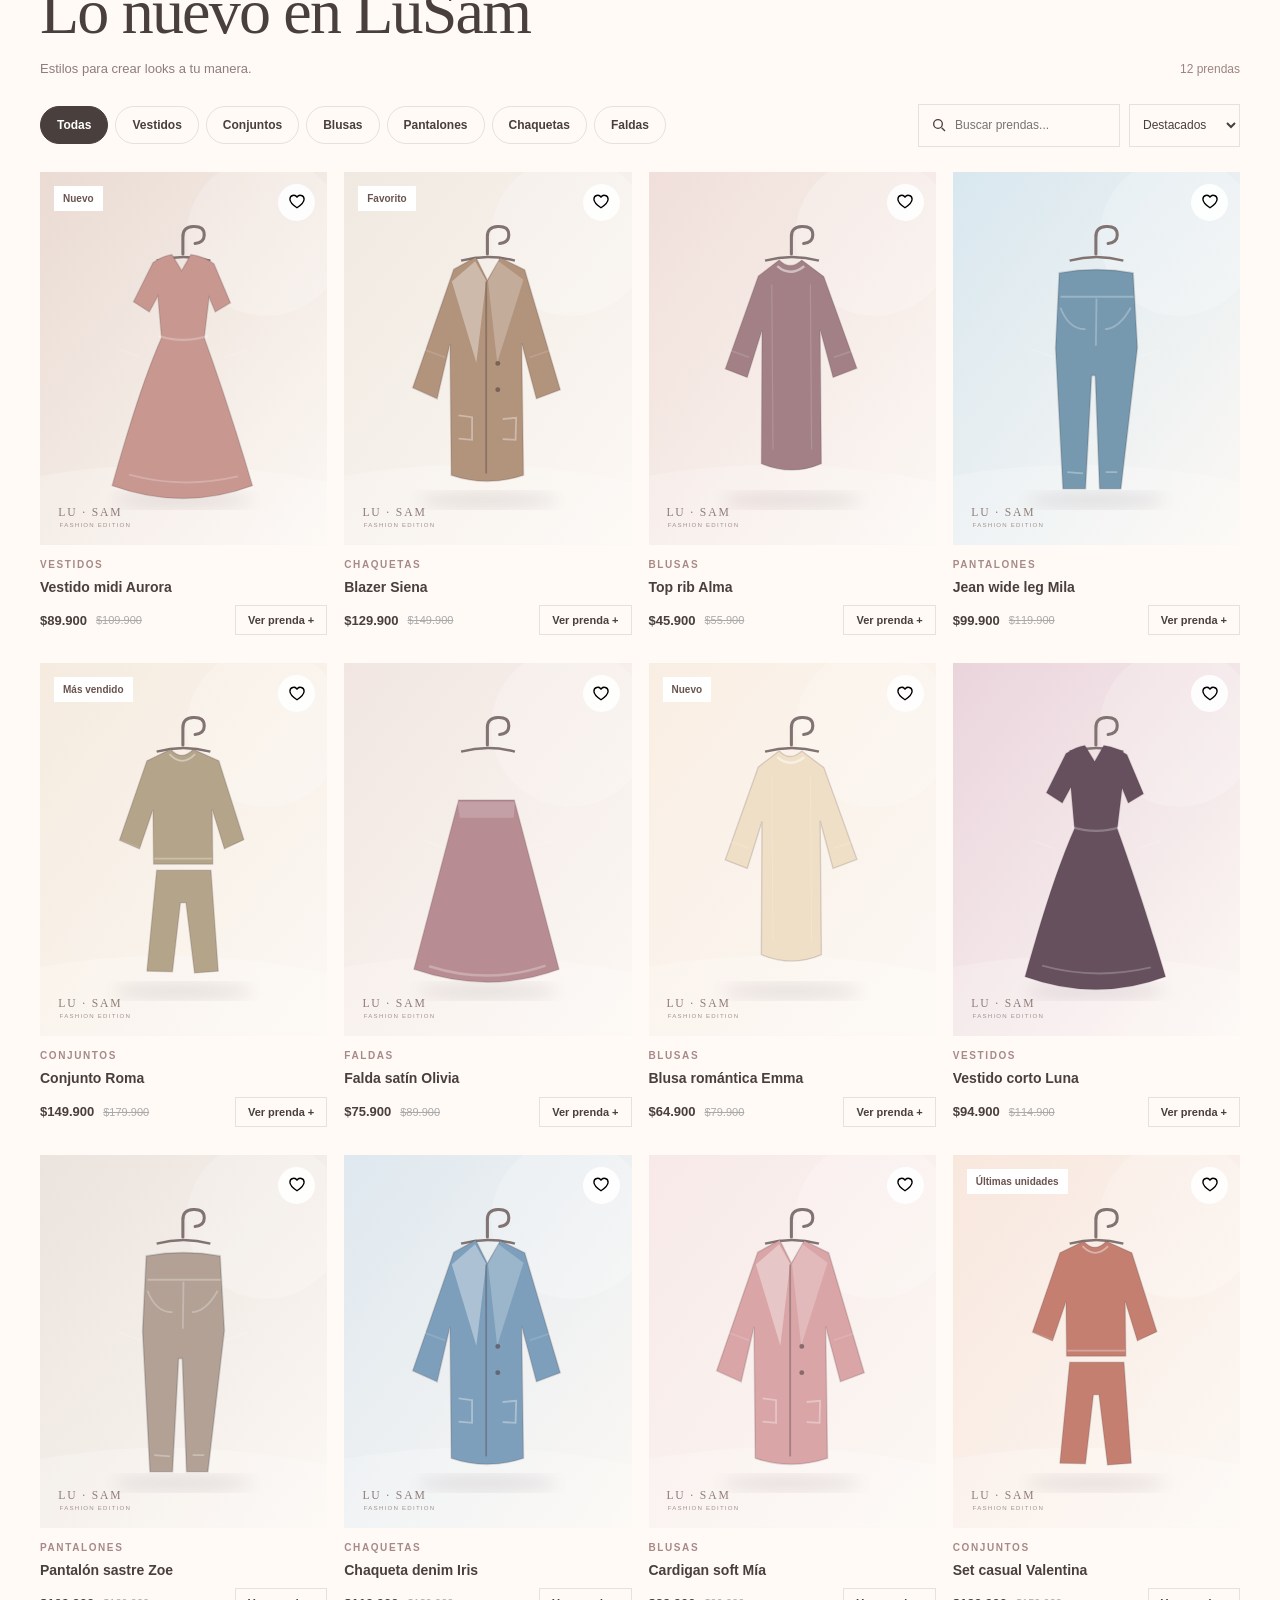
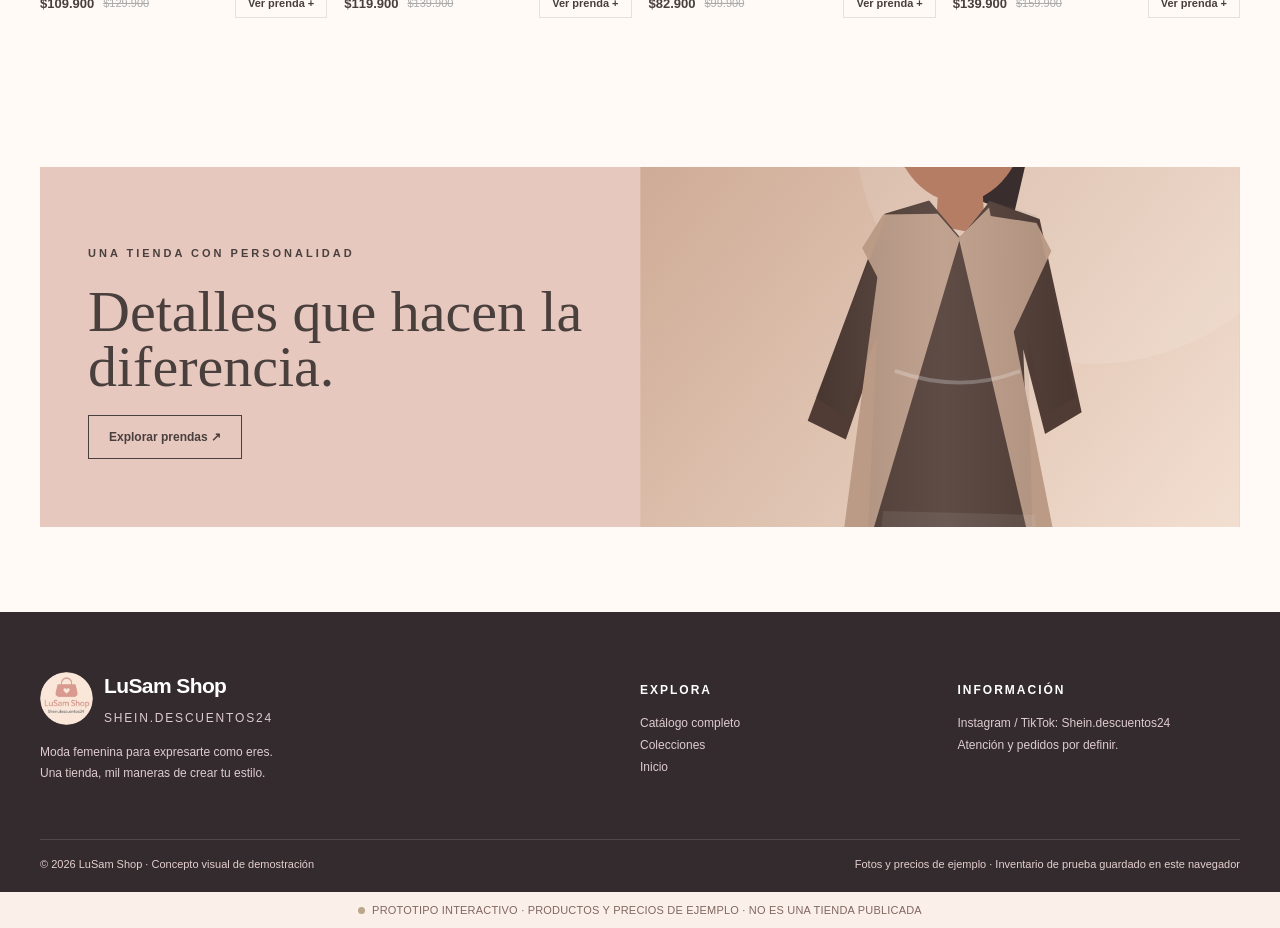
==== commit b82e9170: "Conectar carrito LuSam a WhatsApp de la tienda con pedido detallado" ====
--- a/index.html
+++ b/index.html
@@ -6,7 +6,7 @@
 
 body.theme-1{--paper:#fffaf6;--ink:#493f3d;--rose:#c58c86;background:var(--paper)}.theme-1 .nav .brand strong{font-family:'Playfair Display',Georgia,serif;font-size:23px;font-weight:600}.theme-1 .hero{background:#faefe9;overflow:hidden}.theme-1 .hero-wrap{min-height:600px;display:grid;grid-template-columns:51% 49%;align-items:center;position:relative}.theme-1 .hero-copy{padding:55px 5% 55px 0;position:relative;z-index:2}.theme-1 .hero h1{font-family:'Cormorant Garamond',Georgia,serif;font-size:clamp(63px,7vw,105px);font-weight:500;line-height:.89;letter-spacing:-3px;margin:25px 0}.theme-1 .hero h1 em{color:var(--rose);font-weight:500}.theme-1 .hero p.lead{max-width:380px;font-size:15px;line-height:1.9;color:#867471;margin-bottom:32px}.theme-1 .hero-media{height:600px;position:relative}.theme-1 .hero-media img{height:100%;width:100%;object-fit:cover;object-position:center 28%}.theme-1 .media-stamp{position:absolute;bottom:30px;left:-45px;width:132px;height:132px;border-radius:50%;background:#fff8f1;color:#7c5a54;display:grid;place-items:center;text-align:center;font-size:11px;line-height:1.6;letter-spacing:1.4px;transform:rotate(-14deg);box-shadow:0 5px 25px #50292910}.theme-1 .micro{border-bottom:1px solid #eadad0;padding:25px 0}.theme-1 .micro-in{display:flex;justify-content:space-between;gap:20px;font-size:11px;letter-spacing:2px;color:#8f7774;font-weight:700}.theme-1 .collections{padding:90px 0 70px}.theme-1 .section-title{font-family:'Cormorant Garamond',Georgia,serif;font-size:clamp(47px,5vw,66px);font-weight:500}.theme-1 .collection-grid{display:grid;grid-template-columns:repeat(3,1fr);gap:19px}.theme-1 .collection-tile{position:relative;height:360px;overflow:hidden;background:#efd7c8}.theme-1 .collection-tile:nth-child(2){background:#d8c7bf}.theme-1 .collection-tile:nth-child(3){background:#e6d1d2}.theme-1 .collection-tile img{height:100%;width:100%;object-fit:cover;transition:.5s}.theme-1 .collection-tile:hover img{transform:scale(1.06)}.theme-1 .collection-caption{position:absolute;left:0;right:0;bottom:0;padding:49px 22px 23px;color:#fff;background:linear-gradient(transparent,#251c1d9c);font-family:'Cormorant Garamond',Georgia,serif;font-size:36px}.theme-1 .collection-caption small{display:block;font-family:'DM Sans',Arial,sans-serif;letter-spacing:2px;font-size:10px;font-weight:700;margin-top:5px}.theme-1 .editorial{display:grid;grid-template-columns:1fr 1fr;min-height:340px;background:#e7c8bf;margin:40px auto 85px}.theme-1 .editorial-copy{padding:55px 8%;display:flex;align-items:start;flex-direction:column;justify-content:center}.theme-1 .editorial-copy h2{font:500 58px/.96 'Cormorant Garamond',Georgia,serif;margin:14px 0 20px}.theme-1 .editorial img{width:100%;height:360px;object-fit:cover}.theme-1 .btn-primary{font-weight:700;letter-spacing:.5px}
 @media(max-width:700px){.theme-1 .hero-wrap{grid-template-columns:1fr}.theme-1 .hero-copy{padding:65px 0 38px}.theme-1 .hero h1{font-size:67px;line-height:.88}.theme-1 .hero-media{height:385px;margin:0 -15px}.theme-1 .media-stamp{left:16px;bottom:20px;width:100px;height:100px;font-size:9px}.theme-1 .micro-in{font-size:9px;flex-wrap:wrap;justify-content:center}.theme-1 .collections{padding:60px 0}.theme-1 .collection-grid{grid-template-columns:repeat(3,minmax(0,1fr));gap:8px}.theme-1 .collection-tile{height:190px}.theme-1 .collection-caption{font-size:22px;padding:30px 7px 13px}.theme-1 .collection-caption small{font-size:8px}.theme-1 .editorial{grid-template-columns:1fr}.theme-1 .editorial-copy{padding:39px 25px}.theme-1 .editorial-copy h2{font-size:43px}.theme-1 .editorial img{height:245px}}
-</style></head><body class="theme-1"><div id="sync-state" style="text-align:center;background:#faeae5;color:#71514d;padding:9px 16px;font-size:11px;font-weight:700;letter-spacing:.7px">CARGANDO CATÁLOGO...</div><div class="mini-bar">✦ NUEVA COLECCIÓN · MODA PARA TODOS TUS MOMENTOS · ENVÍOS A CONVENIR</div><header class="nav"><div class="container nav-inner"><a aria-label="LuSam Shop - inicio" class="brand" href="#inicio"><img alt="Logo original LuSam Shop" src="[data-uri]"/><span><strong>LuSam Shop</strong><small>Shein.descuentos24</small></span></a><nav aria-label="Navegación principal" class="nav-links"><a href="#inicio">Inicio</a><a href="#colecciones">Colecciones</a><a href="#catalogo">Catálogo</a><a href="#nosotras">La tienda</a></nav><div class="nav-actions"><button aria-label="Buscar prendas" class="icon-btn" data-focus-search="" title="Buscar prendas"><svg viewbox="0 0 24 24"><circle cx="10.5" cy="10.5" r="6.5"></circle><path d="m16 16 5 5"></path></svg></button><button aria-label="Ver favoritos" class="icon-btn" data-open-favs="" title="Ver favoritos"><svg viewbox="0 0 24 24"><path d="M20.5 8.6c0 4.5-8.5 10.3-8.5 10.3S3.5 13.1 3.5 8.6a4.6 4.6 0 0 1 8.5-2.4 4.6 4.6 0 0 1 8.5 2.4Z"></path></svg></button><button aria-label="Abrir carrito" class="icon-btn" data-open-cart="" title="Abrir carrito"><svg viewbox="0 0 24 24"><path d="M5 8h14l1 13H4L5 8Z"></path><path d="M9 9V6a3 3 0 0 1 6 0v3"></path></svg><span class="count cart-count">0</span></button></div></div></header><main><section class="hero" id="inicio"><div class="container hero-wrap"><div class="hero-copy"><span class="eyebrow" style="color:#c18a83">LUSAM · BOUTIQUE FEMENINA</span><h1>Tu estilo,<br/><em>tu historia.</em></h1><p class="lead">Prendas para sentirte linda, auténtica y segura. Descubre ese look que habla de ti sin decir una palabra.</p><a class="btn-primary" href="#catalogo">Descubrir catálogo <span>↗</span></a><p style="font:italic 17px Georgia;color:#b59a96;margin-top:39px">Everyday is a fashion moment.</p></div><div class="hero-media"><img alt="Ilustración editorial de moda femenina" id="hero-image" src="data:image/svg+xml;charset=UTF-8,%3Csvg%20xmlns%3D%22http%3A%2F%2Fwww.w3.org%2F2000%2Fsvg%22%20viewBox%3D%220%200%20770%20980%22%3E%3Cdefs%3E%3ClinearGradient%20id%3D%22g%22%20x1%3D%220%22%20x2%3D%221%22%20y1%3D%220%22%20y2%3D%221%22%3E%3Cstop%20stop-color%3D%22%23e5b5ad%22%2F%3E%3Cstop%20offset%3D%221%22%20stop-color%3D%22%23f9e8db%22%2F%3E%3C%2FlinearGradient%3E%3ClinearGradient%20id%3D%22s%22%20x1%3D%220%22%20x2%3D%221%22%3E%3Cstop%20stop-color%3D%22%23000%22%20stop-opacity%3D%22.11%22%2F%3E%3Cstop%20offset%3D%22.5%22%20stop-color%3D%22%23fff%22%20stop-opacity%3D%22.08%22%2F%3E%3Cstop%20offset%3D%221%22%20stop-color%3D%22%23000%22%20stop-opacity%3D%22.09%22%2F%3E%3C%2FlinearGradient%3E%3C%2Fdefs%3E%3Crect%20width%3D%22770%22%20height%3D%22980%22%20fill%3D%22url%28%23g%29%22%2F%3E%3Cellipse%20cx%3D%22450%22%20cy%3D%22990%22%20rx%3D%22400%22%20ry%3D%2280%22%20fill%3D%22%2387685e%22%20opacity%3D%22.2%22%2F%3E%3Ccircle%20cx%3D%22581%22%20cy%3D%22206%22%20r%3D%22305%22%20fill%3D%22%23fff%22%20opacity%3D%22.1%22%2F%3E%3Cpath%20d%3D%22M0%20800%20Q380%20688%20770%20820%20L770%20980%20L0%20980Z%22%20fill%3D%22%23fff%22%20opacity%3D%22.1%22%2F%3E%3Cpath%20d%3D%22M354%20268%20Q296%20235%20305%20155%20Q315%2058%20420%2058%20Q520%2066%20514%20172%20L480%20319Z%22%20fill%3D%22%23392d2e%22%2F%3E%3Cellipse%20cx%3D%22409%22%20cy%3D%22189%22%20rx%3D%2287%22%20ry%3D%22114%22%20fill%3D%22%23b67d65%22%2F%3E%3Cpath%20d%3D%22M328%20162%20Q345%2055%20446%2066%20Q506%2075%20511%20155%20Q487%20140%20459%20107%20Q408%20161%20328%20162Z%22%20fill%3D%22%23392d2e%22%2F%3E%3Cpath%20d%3D%22M383%20279%20L380%20333%20L443%20346%20L439%20274%22%20fill%3D%22%23b67d65%22%2F%3E%3Cpath%20d%3D%22M314%20318%20L371%20301%20L411%20349%20L449%20302%20L513%20325%20L567%20573%20L520%20601%20L492%20492%20L509%20960%20L282%20960%20L304%20492%20L264%20608%20L215%20584Z%22%20fill%3D%22%23f5e4d9%22%2F%3E%3Cpath%20d%3D%22M312%20319%20L382%20318%20L409%20349%20L362%20510%20L285%20362Z%20M444%20320%20L509%20330%20L528%20366%20L461%20510%20L409%20349Z%22%20fill%3D%22%23b58282%22%2F%3E%3Cpath%20d%3D%22M315%20321%20L411%20349%20L284%20775%20L258%20751Z%20M448%20310%20L409%20349%20L508%20774%20L536%20753Z%22%20fill%3D%22%23b58282%22%2F%3E%3Cpath%20d%3D%22M327%20520%20Q413%20550%20488%20520%22%20stroke%3D%22%23fff%22%20stroke-width%3D%225%22%20opacity%3D%22.25%22%20fill%3D%22none%22%2F%3E%3Cpath%20d%3D%22M318%20318%20L371%20300%20L410%20349%20L448%20301%20L509%20320%20L559%20554%20L522%20578%20L498%20477%20L509%20961%20L282%20961%20L304%20475%20L264%20579%20L225%20554Z%22%20fill%3D%22url%28%23s%29%22%2F%3E%3Cpath%20d%3D%22M345%20135%20Q388%20179%20469%20108%22%20fill%3D%22none%22%20stroke%3D%22%2332292b%22%20stroke-width%3D%2213%22%20opacity%3D%22.9%22%2F%3E%3Cpath%20d%3D%22M377%20194%20L394%20195%20M430%20194%20L449%20195%22%20stroke%3D%22%233c302f%22%20stroke-width%3D%223%22%20stroke-linecap%3D%22round%22%2F%3E%3Cpath%20d%3D%22M405%20236%20Q416%20242%20429%20233%22%20fill%3D%22none%22%20stroke%3D%22%237b4c48%22%20stroke-width%3D%223%22%20stroke-linecap%3D%22round%22%2F%3E%3Cpath%20d%3D%22M312%20700%20L285%20959%20L369%20959%20L414%20745%20L450%20960%20L527%20959%20L507%20705%22%20fill%3D%22%23fff%22%20opacity%3D%22.08%22%2F%3E%3Ctext%20x%3D%2248%22%20y%3D%22887%22%20font-family%3D%22Georgia%22%20font-size%3D%2220%22%20fill%3D%22%23fff%22%20letter-spacing%3D%229%22%20opacity%3D%22.82%22%3ELUSAM%20%2F%2026%3C%2Ftext%3E%3Ctext%20x%3D%2248%22%20y%3D%22921%22%20font-family%3D%22Arial%22%20font-size%3D%2212%22%20fill%3D%22%23fff%22%20letter-spacing%3D%224%22%20opacity%3D%22.8%22%3ESTYLE%20WITH%20PERSONALITY%3C%2Ftext%3E%3C%2Fsvg%3E"><div class="media-stamp">ESTILO<br/>PARA TI<br/>✧<br/>2026</div></img></div></div></section><div class="micro"><div class="container micro-in"><span>♡ ELEGIDO CON AMOR</span><span>✧ ESTILOS QUE INSPIRAN</span><span>✳ SIÉNTETE TÚ MISMA</span></div></div><section class="collections" id="colecciones"><div class="container"><div class="section-head"><div><p class="eyebrow" style="color:var(--rose)">LA INSPIRACIÓN EMPIEZA AQUÍ</p><h2 class="section-title">Encuentra tu look</h2></div><a class="btn-outline" href="#catalogo">Ver todo ↗</a></div><div class="collection-grid"><a class="collection-tile" data-category-link="Vestidos" href="#catalogo"><img alt="Vestidos" src="data:image/svg+xml;charset=UTF-8,%3Csvg%20xmlns%3D%22http%3A%2F%2Fwww.w3.org%2F2000%2Fsvg%22%20viewBox%3D%220%200%20480%20610%22%3E%3Cdefs%3E%3ClinearGradient%20id%3D%22b%22%20x1%3D%220%22%20x2%3D%221%22%20y1%3D%220%22%20y2%3D%221%22%3E%3Cstop%20stop-color%3D%22%23e4baba%22%2F%3E%3Cstop%20offset%3D%221%22%20stop-color%3D%22%23fcf8f4%22%2F%3E%3C%2FlinearGradient%3E%3Cfilter%20id%3D%22s%22%3E%3CfeGaussianBlur%20stdDeviation%3D%2212%22%2F%3E%3C%2Ffilter%3E%3ClinearGradient%20id%3D%22fab%22%20x1%3D%220%22%20x2%3D%221%22%3E%3Cstop%20stop-color%3D%22%23fff%22%20stop-opacity%3D%22.14%22%2F%3E%3Cstop%20offset%3D%22.48%22%20stop-color%3D%22%23fff%22%20stop-opacity%3D%220%22%2F%3E%3Cstop%20offset%3D%221%22%20stop-color%3D%22%23000%22%20stop-opacity%3D%22.10%22%2F%3E%3C%2FlinearGradient%3E%3C%2Fdefs%3E%3Crect%20width%3D%22480%22%20height%3D%22610%22%20fill%3D%22url%28%23b%29%22%2F%3E%3Ccircle%20cx%3D%22375%22%20cy%3D%22105%22%20r%3D%22130%22%20fill%3D%22%23fff%22%20opacity%3D%22.19%22%2F%3E%3Cpath%20d%3D%22M0%20498%20Q235%20455%20480%20508%20L480%20610%20L0%20610Z%22%20fill%3D%22%23ffffff%22%20opacity%3D%22.19%22%2F%3E%3Cellipse%20cx%3D%22239%22%20cy%3D%22537%22%20rx%3D%22114%22%20ry%3D%2213%22%20fill%3D%22%2364515a%22%20opacity%3D%22.13%22%20filter%3D%22url%28%23s%29%22%2F%3E%3Cpath%20d%3D%22M239%20134%20L239%20107%20M239%20107%20Q238%2090%20256%2089%20Q274%2088%20274%20103%20Q274%20115%20259%20117%22%20fill%3D%22none%22%20stroke%3D%22%23807372%22%20stroke-width%3D%225%22%20stroke-linecap%3D%22round%22%2F%3E%3Cpath%20d%3D%22M196%20145%20Q240%20133%20284%20145%22%20fill%3D%22none%22%20stroke%3D%22%23807372%22%20stroke-width%3D%224%22%2F%3E%3Cpath%20d%3D%22M190%20148%20Q207%20137%20221%20135%20L237%20161%20L252%20135%20Q274%20138%20290%20150%20L317%20214%20L292%20229%20L282%20205%20L274%20271%20C294%20326%20322%20408%20353%20513%20Q240%20555%20123%20513%20C155%20399%20180%20325%20204%20271%20L198%20203%20L184%20229%20L158%20212Z%22%20fill%3D%22%23aa717b%22%20stroke%3D%22%23514144%22%20stroke-opacity%3D%22.18%22%20stroke-width%3D%222.4%22%2F%3E%3Cpath%20d%3D%22M199%20268%20Q239%20281%20280%20268%22%20stroke%3D%22%23fff%22%20stroke-opacity%3D%22.25%22%20stroke-width%3D%224%22%20fill%3D%22none%22%2F%3E%3Cpath%20d%3D%22M151%20495%20Q237%20519%20329%20498%22%20stroke%3D%22%23fff%22%20stroke-opacity%3D%22.22%22%20stroke-width%3D%223%22%20fill%3D%22none%22%2F%3E%3Cpath%20d%3D%22M135%20290%20L170%20303%20M308%20303%20L344%20291%22%20fill%3D%22none%22%20stroke%3D%22%23fff%22%20opacity%3D%22.12%22%20stroke-width%3D%223%22%2F%3E%3Ctext%20x%3D%2235%22%20y%3D%22562%22%20font-family%3D%22Georgia%2Cserif%22%20font-size%3D%2219%22%20fill%3D%22%238f7c79%22%20letter-spacing%3D%223%22%3ELU%20%C2%B7%20SAM%3C%2Ftext%3E%3Ctext%20x%3D%2237%22%20y%3D%22581%22%20font-family%3D%22Arial%2Csans-serif%22%20font-size%3D%2210%22%20fill%3D%22%23a2928d%22%20letter-spacing%3D%222%22%3EFASHION%20EDITION%3C%2Ftext%3E%3C%2Fsvg%3E"/><div class="collection-caption">Vestidos<small>VER COLECCIÓN ↗</small></div></a><a class="collection-tile" data-category-link="Conjuntos" href="#catalogo"><img alt="Conjuntos" src="data:image/svg+xml;charset=UTF-8,%3Csvg%20xmlns%3D%22http%3A%2F%2Fwww.w3.org%2F2000%2Fsvg%22%20viewBox%3D%220%200%20480%20610%22%3E%3Cdefs%3E%3ClinearGradient%20id%3D%22b%22%20x1%3D%220%22%20x2%3D%221%22%20y1%3D%220%22%20y2%3D%221%22%3E%3Cstop%20stop-color%3D%22%23ddcfc8%22%2F%3E%3Cstop%20offset%3D%221%22%20stop-color%3D%22%23fcf8f4%22%2F%3E%3C%2FlinearGradient%3E%3Cfilter%20id%3D%22s%22%3E%3CfeGaussianBlur%20stdDeviation%3D%2212%22%2F%3E%3C%2Ffilter%3E%3ClinearGradient%20id%3D%22fab%22%20x1%3D%220%22%20x2%3D%221%22%3E%3Cstop%20stop-color%3D%22%23fff%22%20stop-opacity%3D%22.14%22%2F%3E%3Cstop%20offset%3D%22.48%22%20stop-color%3D%22%23fff%22%20stop-opacity%3D%220%22%2F%3E%3Cstop%20offset%3D%221%22%20stop-color%3D%22%23000%22%20stop-opacity%3D%22.10%22%2F%3E%3C%2FlinearGradient%3E%3C%2Fdefs%3E%3Crect%20width%3D%22480%22%20height%3D%22610%22%20fill%3D%22url%28%23b%29%22%2F%3E%3Ccircle%20cx%3D%22375%22%20cy%3D%22105%22%20r%3D%22130%22%20fill%3D%22%23fff%22%20opacity%3D%22.19%22%2F%3E%3Cpath%20d%3D%22M0%20498%20Q235%20455%20480%20508%20L480%20610%20L0%20610Z%22%20fill%3D%22%23ffffff%22%20opacity%3D%22.19%22%2F%3E%3Cellipse%20cx%3D%22239%22%20cy%3D%22537%22%20rx%3D%22114%22%20ry%3D%2213%22%20fill%3D%22%2364515a%22%20opacity%3D%22.13%22%20filter%3D%22url%28%23s%29%22%2F%3E%3Cpath%20d%3D%22M239%20134%20L239%20107%20M239%20107%20Q238%2090%20256%2089%20Q274%2088%20274%20103%20Q274%20115%20259%20117%22%20fill%3D%22none%22%20stroke%3D%22%23807372%22%20stroke-width%3D%225%22%20stroke-linecap%3D%22round%22%2F%3E%3Cpath%20d%3D%22M196%20145%20Q240%20133%20284%20145%22%20fill%3D%22none%22%20stroke%3D%22%23807372%22%20stroke-width%3D%224%22%2F%3E%3Cpath%20d%3D%22M180%20160%20L219%20141%20Q237%20161%20256%20141%20L298%20160%20L339%20289%20L307%20304%20L287%20239%20L288%20329%20L191%20329%20L190%20240%20L168%20304%20L135%20290Z%22%20fill%3D%22%23bd9f8c%22%20stroke%3D%22%23514144%22%20stroke-opacity%3D%22.18%22%20stroke-width%3D%222.3%22%2F%3E%3Cpath%20d%3D%22M196%20339%20L285%20339%20L297%20504%20L258%20507%20L244%20392%20L235%20392%20L222%20505%20L180%20504Z%22%20fill%3D%22%23bd9f8c%22%20stroke%3D%22%23514144%22%20stroke-opacity%3D%22.18%22%20stroke-width%3D%222.3%22%2F%3E%3Cpath%20d%3D%22M192%20320%20L287%20320%22%20stroke%3D%22%23fff%22%20opacity%3D%22.3%22%20stroke-width%3D%223%22%2F%3E%3Cpath%20d%3D%22M217%20149%20Q238%20171%20259%20149%22%20fill%3D%22none%22%20stroke%3D%22%23fff%22%20opacity%3D%22.4%22%20stroke-width%3D%223%22%2F%3E%3Cpath%20d%3D%22M135%20290%20L170%20303%20M308%20303%20L344%20291%22%20fill%3D%22none%22%20stroke%3D%22%23fff%22%20opacity%3D%22.12%22%20stroke-width%3D%223%22%2F%3E%3Ctext%20x%3D%2235%22%20y%3D%22562%22%20font-family%3D%22Georgia%2Cserif%22%20font-size%3D%2219%22%20fill%3D%22%238f7c79%22%20letter-spacing%3D%223%22%3ELU%20%C2%B7%20SAM%3C%2Ftext%3E%3Ctext%20x%3D%2237%22%20y%3D%22581%22%20font-family%3D%22Arial%2Csans-serif%22%20font-size%3D%2210%22%20fill%3D%22%23a2928d%22%20letter-spacing%3D%222%22%3EFASHION%20EDITION%3C%2Ftext%3E%3C%2Fsvg%3E"/><div class="collection-caption">Conjuntos<small>VER COLECCIÓN ↗</small></div></a><a class="collection-tile" data-category-link="Blusas" href="#catalogo"><img alt="Blusas" src="data:image/svg+xml;charset=UTF-8,%3Csvg%20xmlns%3D%22http%3A%2F%2Fwww.w3.org%2F2000%2Fsvg%22%20viewBox%3D%220%200%20480%20610%22%3E%3Cdefs%3E%3ClinearGradient%20id%3D%22b%22%20x1%3D%220%22%20x2%3D%221%22%20y1%3D%220%22%20y2%3D%221%22%3E%3Cstop%20stop-color%3D%22%23e4c3c8%22%2F%3E%3Cstop%20offset%3D%221%22%20stop-color%3D%22%23fcf8f4%22%2F%3E%3C%2FlinearGradient%3E%3Cfilter%20id%3D%22s%22%3E%3CfeGaussianBlur%20stdDeviation%3D%2212%22%2F%3E%3C%2Ffilter%3E%3ClinearGradient%20id%3D%22fab%22%20x1%3D%220%22%20x2%3D%221%22%3E%3Cstop%20stop-color%3D%22%23fff%22%20stop-opacity%3D%22.14%22%2F%3E%3Cstop%20offset%3D%22.48%22%20stop-color%3D%22%23fff%22%20stop-opacity%3D%220%22%2F%3E%3Cstop%20offset%3D%221%22%20stop-color%3D%22%23000%22%20stop-opacity%3D%22.10%22%2F%3E%3C%2FlinearGradient%3E%3C%2Fdefs%3E%3Crect%20width%3D%22480%22%20height%3D%22610%22%20fill%3D%22url%28%23b%29%22%2F%3E%3Ccircle%20cx%3D%22375%22%20cy%3D%22105%22%20r%3D%22130%22%20fill%3D%22%23fff%22%20opacity%3D%22.19%22%2F%3E%3Cpath%20d%3D%22M0%20498%20Q235%20455%20480%20508%20L480%20610%20L0%20610Z%22%20fill%3D%22%23ffffff%22%20opacity%3D%22.19%22%2F%3E%3Cellipse%20cx%3D%22239%22%20cy%3D%22537%22%20rx%3D%22114%22%20ry%3D%2213%22%20fill%3D%22%2364515a%22%20opacity%3D%22.13%22%20filter%3D%22url%28%23s%29%22%2F%3E%3Cpath%20d%3D%22M239%20134%20L239%20107%20M239%20107%20Q238%2090%20256%2089%20Q274%2088%20274%20103%20Q274%20115%20259%20117%22%20fill%3D%22none%22%20stroke%3D%22%23807372%22%20stroke-width%3D%225%22%20stroke-linecap%3D%22round%22%2F%3E%3Cpath%20d%3D%22M196%20145%20Q240%20133%20284%20145%22%20fill%3D%22none%22%20stroke%3D%22%23807372%22%20stroke-width%3D%224%22%2F%3E%3Cpath%20d%3D%22M185%20170%20L219%20144%20Q237%20162%20256%20144%20L292%20171%20L346%20321%20L307%20336%20L286%20258%20L288%20477%20Q240%20498%20190%20477%20L191%20259%20L167%20336%20L131%20322Z%22%20fill%3D%22%23cb93a2%22%20stroke%3D%22%23514144%22%20stroke-opacity%3D%22.19%22%20stroke-width%3D%222.2%22%2F%3E%3Cpath%20d%3D%22M216%20154%20Q237%20172%20260%20154%22%20stroke%3D%22%23fff%22%20opacity%3D%22.5%22%20stroke-width%3D%224%22%20fill%3D%22none%22%2F%3E%3Cpath%20d%3D%22M207%20184%20L209%20454%20M270%20184%20L272%20454%22%20fill%3D%22none%22%20stroke%3D%22%23fff%22%20opacity%3D%22.15%22%20stroke-width%3D%222%22%2F%3E%3Cpath%20d%3D%22M135%20290%20L170%20303%20M308%20303%20L344%20291%22%20fill%3D%22none%22%20stroke%3D%22%23fff%22%20opacity%3D%22.12%22%20stroke-width%3D%223%22%2F%3E%3Ctext%20x%3D%2235%22%20y%3D%22562%22%20font-family%3D%22Georgia%2Cserif%22%20font-size%3D%2219%22%20fill%3D%22%238f7c79%22%20letter-spacing%3D%223%22%3ELU%20%C2%B7%20SAM%3C%2Ftext%3E%3Ctext%20x%3D%2237%22%20y%3D%22581%22%20font-family%3D%22Arial%2Csans-serif%22%20font-size%3D%2210%22%20fill%3D%22%23a2928d%22%20letter-spacing%3D%222%22%3EFASHION%20EDITION%3C%2Ftext%3E%3C%2Fsvg%3E"/><div class="collection-caption">Blusas<small>VER COLECCIÓN ↗</small></div></a></div></div></section><section class="catalog" id="catalogo"><div class="container"><div class="section-head"><div><p class="eyebrow" style="color:var(--rose)">ELIGE TU PRÓXIMO FAVORITO</p><h2 class="section-title">Lo nuevo en LuSam</h2><p class="muted" style="font-size:13px;margin:14px 0 0">Estilos para crear looks a tu manera.</p></div><span class="results" id="results-count">12 prendas</span></div><div class="controls"><div class="filter-list" id="filter-list"><button class="filter-pill active" data-cat="Todas">Todas</button><button class="filter-pill" data-cat="Vestidos">Vestidos</button><button class="filter-pill" data-cat="Conjuntos">Conjuntos</button><button class="filter-pill" data-cat="Blusas">Blusas</button><button class="filter-pill" data-cat="Pantalones">Pantalones</button><button class="filter-pill" data-cat="Chaquetas">Chaquetas</button><button class="filter-pill" data-cat="Faldas">Faldas</button></div><div class="utility"><label class="search-box"><svg viewbox="0 0 24 24"><circle cx="10.5" cy="10.5" r="6.5"></circle><path d="m16 16 5 5"></path></svg><input aria-label="Buscar prendas" id="product-search" placeholder="Buscar prendas..." type="search"/></label><select aria-label="Ordenar productos" id="sort-by"><option value="featured">Destacados</option><option value="low">Menor precio</option><option value="high">Mayor precio</option><option value="name">Nombre A-Z</option></select></div></div><div class="product-grid" id="product-grid"></div></div></section><section class="container editorial"><div class="editorial-copy"><p class="eyebrow">UNA TIENDA CON PERSONALIDAD</p><h2>Detalles que hacen la diferencia.</h2><a class="btn-outline" href="#catalogo">Explorar prendas ↗</a></div><img alt="Propuesta de moda femenina elegante" src="data:image/svg+xml;charset=UTF-8,%3Csvg%20xmlns%3D%22http%3A%2F%2Fwww.w3.org%2F2000%2Fsvg%22%20viewBox%3D%220%200%20770%20980%22%3E%3Cdefs%3E%3ClinearGradient%20id%3D%22g%22%20x1%3D%220%22%20x2%3D%221%22%20y1%3D%220%22%20y2%3D%221%22%3E%3Cstop%20stop-color%3D%22%23c8a28c%22%2F%3E%3Cstop%20offset%3D%221%22%20stop-color%3D%22%23f9e8db%22%2F%3E%3C%2FlinearGradient%3E%3ClinearGradient%20id%3D%22s%22%20x1%3D%220%22%20x2%3D%221%22%3E%3Cstop%20stop-color%3D%22%23000%22%20stop-opacity%3D%22.11%22%2F%3E%3Cstop%20offset%3D%22.5%22%20stop-color%3D%22%23fff%22%20stop-opacity%3D%22.08%22%2F%3E%3Cstop%20offset%3D%221%22%20stop-color%3D%22%23000%22%20stop-opacity%3D%22.09%22%2F%3E%3C%2FlinearGradient%3E%3C%2Fdefs%3E%3Crect%20width%3D%22770%22%20height%3D%22980%22%20fill%3D%22url%28%23g%29%22%2F%3E%3Cellipse%20cx%3D%22450%22%20cy%3D%22990%22%20rx%3D%22400%22%20ry%3D%2280%22%20fill%3D%22%2387685e%22%20opacity%3D%22.2%22%2F%3E%3Ccircle%20cx%3D%22581%22%20cy%3D%22206%22%20r%3D%22305%22%20fill%3D%22%23fff%22%20opacity%3D%22.1%22%2F%3E%3Cpath%20d%3D%22M0%20800%20Q380%20688%20770%20820%20L770%20980%20L0%20980Z%22%20fill%3D%22%23fff%22%20opacity%3D%22.1%22%2F%3E%3Cpath%20d%3D%22M354%20268%20Q296%20235%20305%20155%20Q315%2058%20420%2058%20Q520%2066%20514%20172%20L480%20319Z%22%20fill%3D%22%23392d2e%22%2F%3E%3Cellipse%20cx%3D%22409%22%20cy%3D%22189%22%20rx%3D%2287%22%20ry%3D%22114%22%20fill%3D%22%23b67d65%22%2F%3E%3Cpath%20d%3D%22M328%20162%20Q345%2055%20446%2066%20Q506%2075%20511%20155%20Q487%20140%20459%20107%20Q408%20161%20328%20162Z%22%20fill%3D%22%23392d2e%22%2F%3E%3Cpath%20d%3D%22M383%20279%20L380%20333%20L443%20346%20L439%20274%22%20fill%3D%22%23b67d65%22%2F%3E%3Cpath%20d%3D%22M314%20318%20L371%20301%20L411%20349%20L449%20302%20L513%20325%20L567%20573%20L520%20601%20L492%20492%20L509%20960%20L282%20960%20L304%20492%20L264%20608%20L215%20584Z%22%20fill%3D%22%23503c35%22%2F%3E%3Cpath%20d%3D%22M312%20319%20L382%20318%20L409%20349%20L362%20510%20L285%20362Z%20M444%20320%20L509%20330%20L528%20366%20L461%20510%20L409%20349Z%22%20fill%3D%22%23bb9a86%22%2F%3E%3Cpath%20d%3D%22M315%20321%20L411%20349%20L284%20775%20L258%20751Z%20M448%20310%20L409%20349%20L508%20774%20L536%20753Z%22%20fill%3D%22%23bb9a86%22%2F%3E%3Cpath%20d%3D%22M327%20520%20Q413%20550%20488%20520%22%20stroke%3D%22%23fff%22%20stroke-width%3D%225%22%20opacity%3D%22.25%22%20fill%3D%22none%22%2F%3E%3Cpath%20d%3D%22M318%20318%20L371%20300%20L410%20349%20L448%20301%20L509%20320%20L559%20554%20L522%20578%20L498%20477%20L509%20961%20L282%20961%20L304%20475%20L264%20579%20L225%20554Z%22%20fill%3D%22url%28%23s%29%22%2F%3E%3Cpath%20d%3D%22M345%20135%20Q388%20179%20469%20108%22%20fill%3D%22none%22%20stroke%3D%22%2332292b%22%20stroke-width%3D%2213%22%20opacity%3D%22.9%22%2F%3E%3Cpath%20d%3D%22M377%20194%20L394%20195%20M430%20194%20L449%20195%22%20stroke%3D%22%233c302f%22%20stroke-width%3D%223%22%20stroke-linecap%3D%22round%22%2F%3E%3Cpath%20d%3D%22M405%20236%20Q416%20242%20429%20233%22%20fill%3D%22none%22%20stroke%3D%22%237b4c48%22%20stroke-width%3D%223%22%20stroke-linecap%3D%22round%22%2F%3E%3Cpath%20d%3D%22M312%20700%20L285%20959%20L369%20959%20L414%20745%20L450%20960%20L527%20959%20L507%20705%22%20fill%3D%22%23fff%22%20opacity%3D%22.08%22%2F%3E%3Ctext%20x%3D%2248%22%20y%3D%22887%22%20font-family%3D%22Georgia%22%20font-size%3D%2220%22%20fill%3D%22%23fff%22%20letter-spacing%3D%229%22%20opacity%3D%22.82%22%3ELUSAM%20%2F%2026%3C%2Ftext%3E%3Ctext%20x%3D%2248%22%20y%3D%22921%22%20font-family%3D%22Arial%22%20font-size%3D%2212%22%20fill%3D%22%23fff%22%20letter-spacing%3D%224%22%20opacity%3D%22.8%22%3ESTYLE%20WITH%20PERSONALITY%3C%2Ftext%3E%3C%2Fsvg%3E"/></section></main><footer class="footer" id="nosotras"><div class="container"><div class="footer-main"><div><a class="brand" href="#inicio"><img alt="LuSam Shop" src="[data-uri]